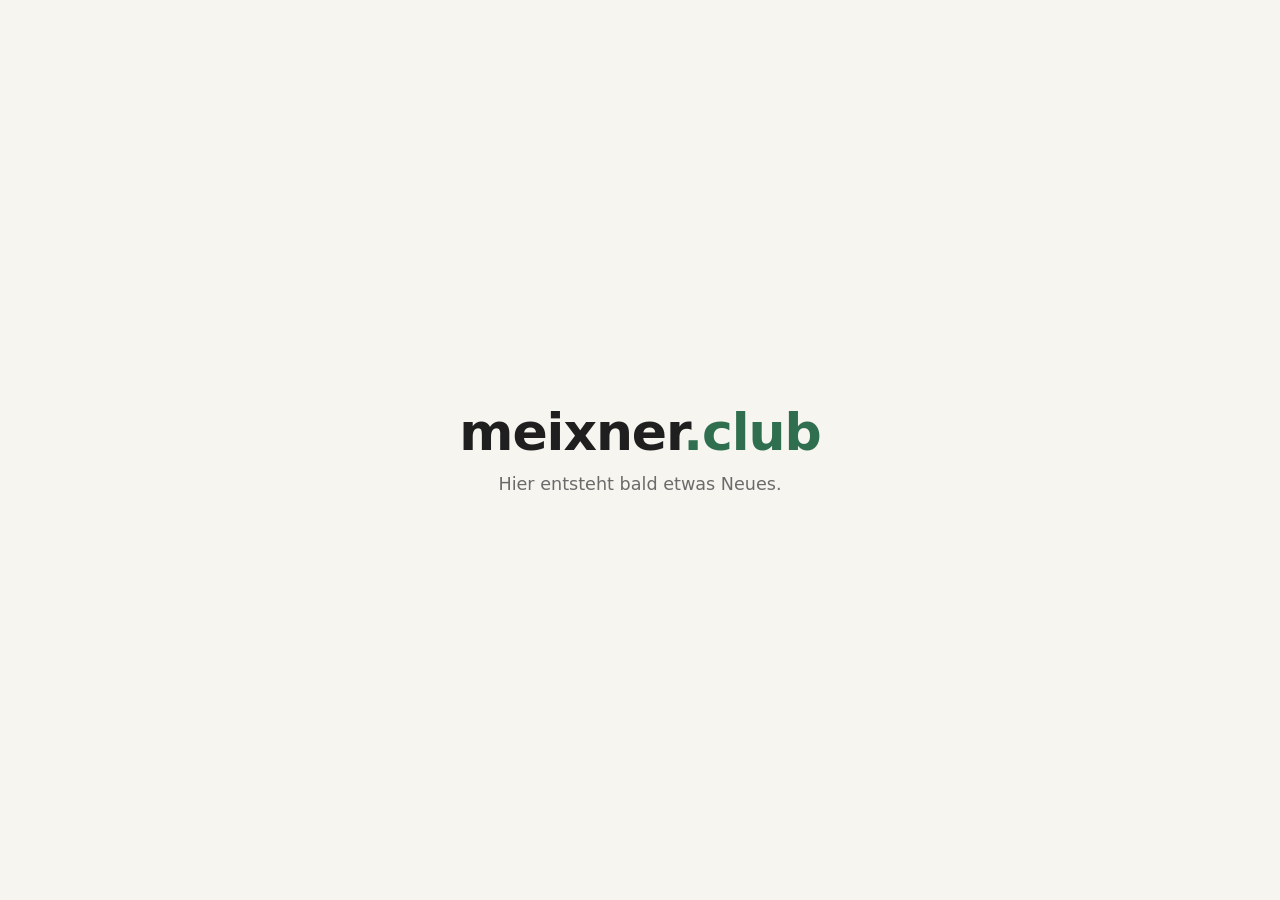
==== index.html @ 56d07c2a "Startseite für meixner.club anlegen Co-Authored-By: Claude Opus 5.5 (1M context) <noreply@anthropic." ====
<!doctype html>
<html lang="de">
<head>
  <meta charset="utf-8">
  <meta name="viewport" content="width=device-width, initial-scale=1">
  <title>meixner.club</title>
  <style>
    :root { --bg: #f7f5f0; --text: #1f1f1f; --muted: #6b6b6b; --accent: #2f6f4f; }
    @media (prefers-color-scheme: dark) {
      :root { --bg: #161616; --text: #eeeeee; --muted: #a0a0a0; --accent: #7cc39e; }
    }
    * { box-sizing: border-box; }
    body {
      margin: 0; min-height: 100vh; display: flex; align-items: center; justify-content: center;
      background: var(--bg); color: var(--text);
      font-family: system-ui, -apple-system, "Segoe UI", Roboto, sans-serif; padding: 16px;
    }
    main { max-width: 36rem; text-align: center; }
    h1 { font-size: clamp(2rem, 6vw, 3.25rem); margin: 0 0 .5rem; letter-spacing: -.02em; }
    h1 span { color: var(--accent); }
    p { color: var(--muted); font-size: 1.1rem; line-height: 1.6; margin: 0; }
  </style>
</head>
<body>
  <main>
    <h1>meixner<span>.club</span></h1>
    <p>Hier entsteht bald etwas Neues.</p>
  </main>
</body>
</html>
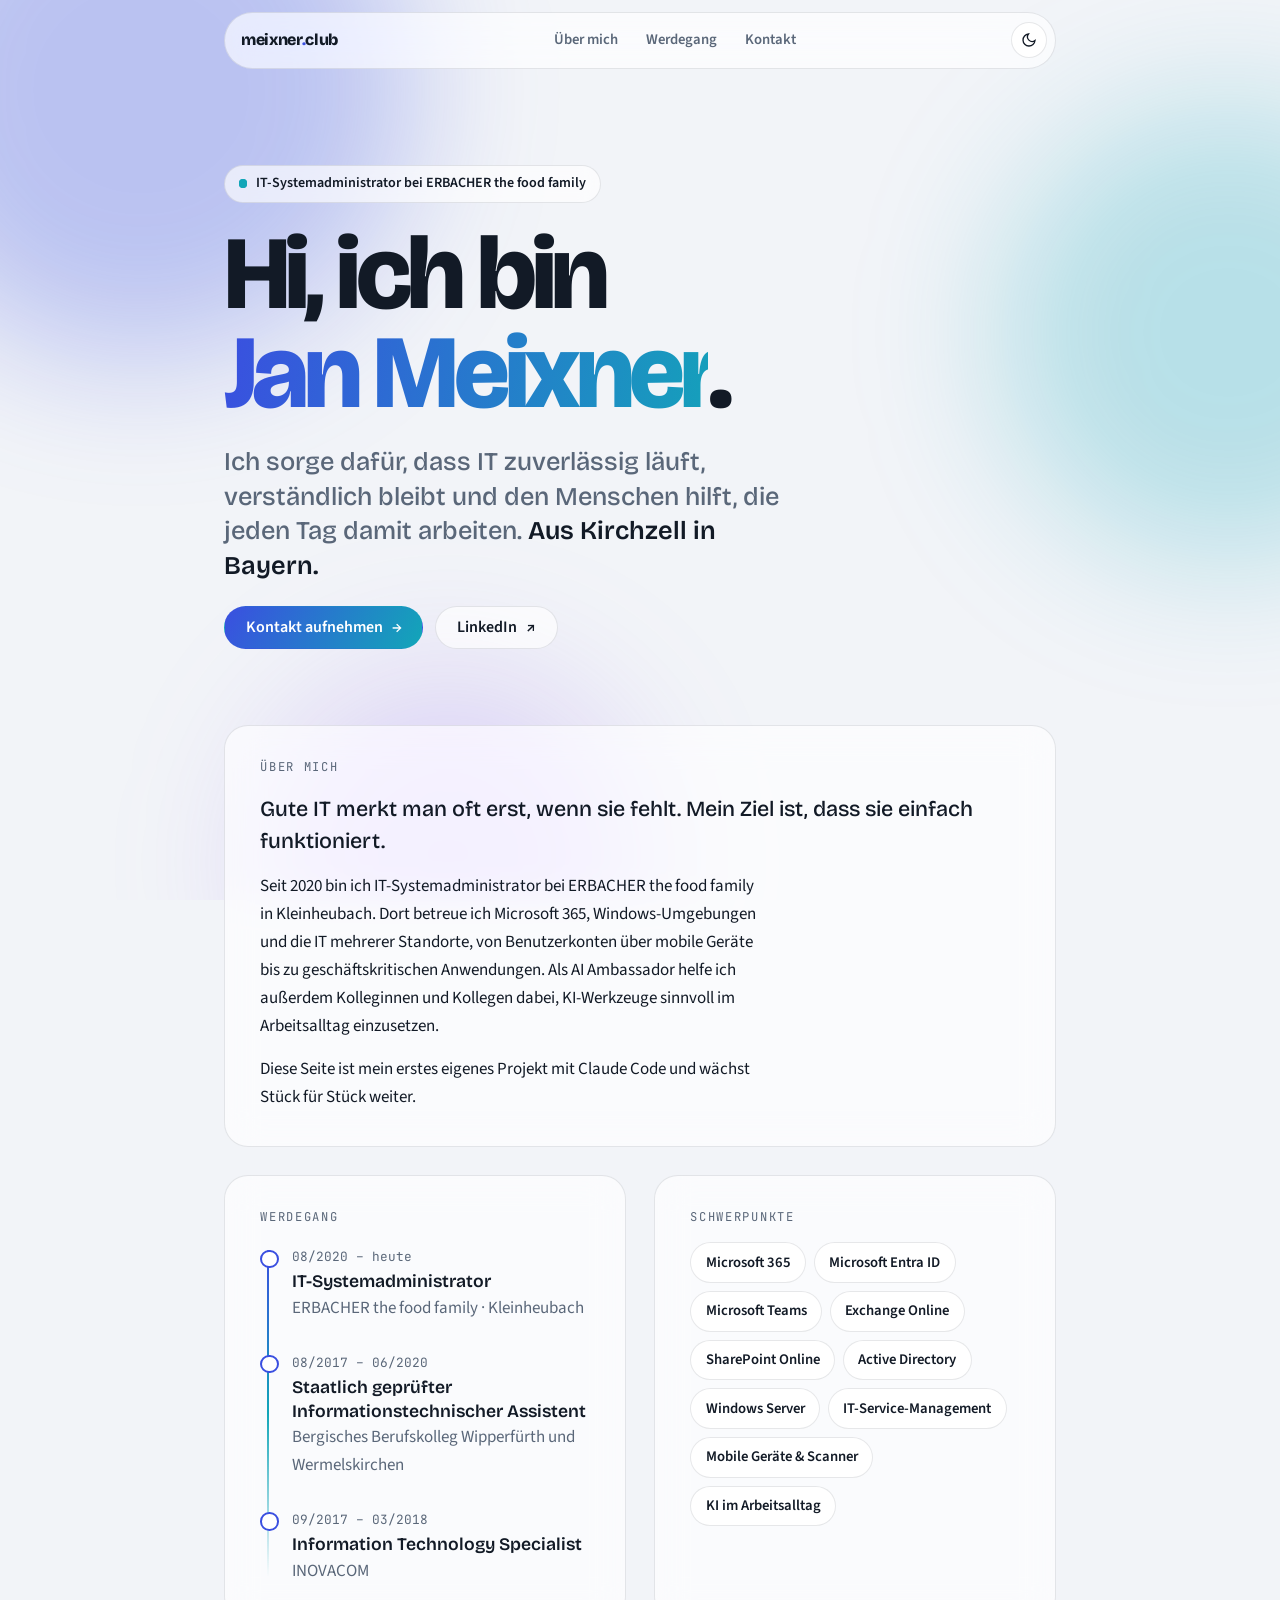
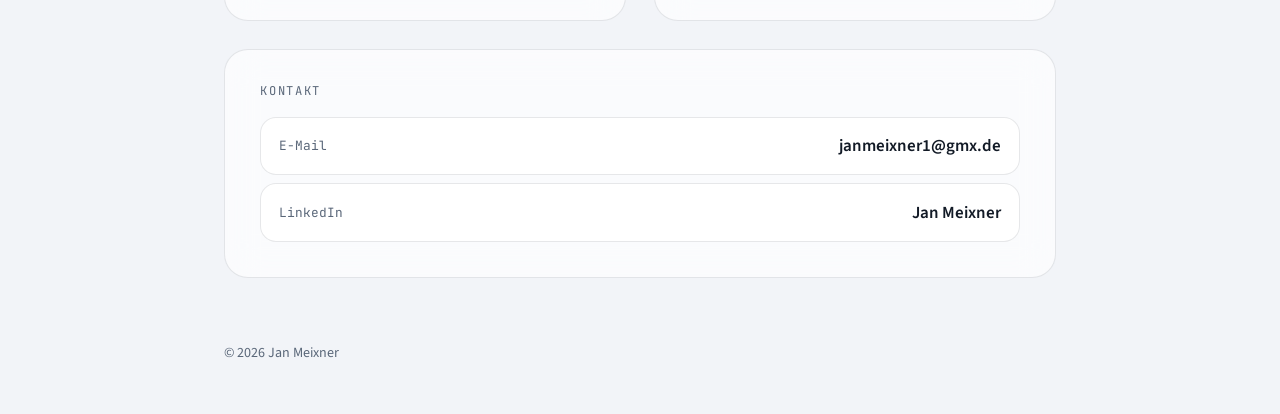
==== commit ef27c55f: "Persönliche Seite mit Inhalten aus dem LinkedIn-Profil Co-Authored-By: Claude Opus 5.5 (1M context) " ====
--- a/index.html
+++ b/index.html
@@ -1,30 +1,309 @@
 <!doctype html>
 <html lang="de">
 <head>
-  <meta charset="utf-8">
-  <meta name="viewport" content="width=device-width, initial-scale=1">
-  <title>meixner.club</title>
-  <style>
-    :root { --bg: #f7f5f0; --text: #1f1f1f; --muted: #6b6b6b; --accent: #2f6f4f; }
-    @media (prefers-color-scheme: dark) {
-      :root { --bg: #161616; --text: #eeeeee; --muted: #a0a0a0; --accent: #7cc39e; }
+<meta charset="utf-8">
+<meta name="viewport" content="width=device-width, initial-scale=1, viewport-fit=cover">
+<title>Jan Meixner · IT-Systemadministrator</title>
+<meta name="description" content="Jan Meixner, IT-Systemadministrator aus Kirchzell. Microsoft 365, Entra ID, IT-Service-Management und KI im Arbeitsalltag.">
+<meta property="og:title" content="Jan Meixner">
+<meta property="og:description" content="IT-Systemadministrator aus Kirchzell in Bayern.">
+<meta property="og:url" content="https://meixner.club/">
+<link rel="icon" href="data:image/svg+xml,%3Csvg xmlns='http://www.w3.org/2000/svg' viewBox='0 0 64 64'%3E%3Crect width='64' height='64' rx='16' fill='%233a4fe0'/%3E%3Ctext x='32' y='42' font-family='Arial' font-weight='700' font-size='26' fill='white' text-anchor='middle'%3EJM%3C/text%3E%3C/svg%3E">
+<link rel="preconnect" href="https://fonts.googleapis.com">
+<link rel="preconnect" href="https://fonts.gstatic.com" crossorigin>
+<link rel="stylesheet" href="https://fonts.googleapis.com/css2?family=Bricolage+Grotesque:opsz,wght@12..96,500;12..96,700;12..96,800&family=Source+Sans+3:wght@400;600&family=JetBrains+Mono:wght@400&display=swap">
+<style>
+  /* Layout: schwebende Glas-Navigation, großer Hero mit weich treibenden Farbflächen, Abschnitte als Glaskarten mit sanftem Einblenden */
+  :root {
+    --bg: #f2f4f8;
+    --surface: rgba(255,255,255,.66);
+    --surface-solid: #ffffff;
+    --fg: #121a26;
+    --muted: #5a6779;
+    --line: rgba(18,26,38,.10);
+    --accent: #3a4fe0;
+    --accent-2: #12a6b8;
+    --glow-1: rgba(58,79,224,.30);
+    --glow-2: rgba(18,166,184,.26);
+    --glow-3: rgba(140,92,240,.20);
+    --ph: #c26a12;
+    --font-display: "Bricolage Grotesque", "Segoe UI", system-ui, sans-serif;
+    --font-body: "Source Sans 3", "Segoe UI", system-ui, sans-serif;
+    --font-mono: "JetBrains Mono", ui-monospace, Menlo, Consolas, monospace;
+    --ease: cubic-bezier(.22,1,.36,1);
+  }
+  @media (prefers-color-scheme: dark) {
+    :root:not([data-theme="light"]) {
+      --bg: #0b1018; --surface: rgba(24,32,46,.62); --surface-solid: #161e2b;
+      --fg: #eaf0f7; --muted: #9babbd; --line: rgba(234,240,247,.10);
+      --accent: #8b9bff; --accent-2: #4fd3e0;
+      --glow-1: rgba(90,110,255,.30); --glow-2: rgba(40,190,210,.20); --glow-3: rgba(150,100,255,.22);
+      --ph: #f0a65e; color-scheme: dark;
     }
-    * { box-sizing: border-box; }
-    body {
-      margin: 0; min-height: 100vh; display: flex; align-items: center; justify-content: center;
-      background: var(--bg); color: var(--text);
-      font-family: system-ui, -apple-system, "Segoe UI", Roboto, sans-serif; padding: 16px;
-    }
-    main { max-width: 36rem; text-align: center; }
-    h1 { font-size: clamp(2rem, 6vw, 3.25rem); margin: 0 0 .5rem; letter-spacing: -.02em; }
-    h1 span { color: var(--accent); }
-    p { color: var(--muted); font-size: 1.1rem; line-height: 1.6; margin: 0; }
-  </style>
+  }
+  :root[data-theme="dark"] {
+    --bg: #0b1018; --surface: rgba(24,32,46,.62); --surface-solid: #161e2b;
+    --fg: #eaf0f7; --muted: #9babbd; --line: rgba(234,240,247,.10);
+    --accent: #8b9bff; --accent-2: #4fd3e0;
+    --glow-1: rgba(90,110,255,.30); --glow-2: rgba(40,190,210,.20); --glow-3: rgba(150,100,255,.22);
+    --ph: #f0a65e; color-scheme: dark;
+  }
+
+  * { box-sizing: border-box; }
+  html { scroll-behavior: smooth; }
+  body {
+    background: var(--bg); color: var(--fg);
+    font: 400 1.0625rem/1.65 var(--font-body);
+    padding-inline: 16px; padding-block: 0;
+    overflow-x: hidden;
+    transition: background-color .5s var(--ease), color .5s var(--ease);
+  }
+
+  /* treibende Farbflächen im Hintergrund */
+  .aura { position: fixed; inset: 0; z-index: 0; pointer-events: none; overflow: hidden; }
+  .aura span { position: absolute; border-radius: 50%; filter: blur(70px); will-change: transform; }
+  .aura .a { width: 42vmax; height: 42vmax; background: var(--glow-1); top: -14vmax; left: -10vmax; animation: drift1 22s ease-in-out infinite alternate; }
+  .aura .b { width: 36vmax; height: 36vmax; background: var(--glow-2); top: 8vmax; right: -14vmax; animation: drift2 26s ease-in-out infinite alternate; }
+  .aura .c { width: 30vmax; height: 30vmax; background: var(--glow-3); bottom: -12vmax; left: 20vmax; animation: drift3 30s ease-in-out infinite alternate; }
+  @keyframes drift1 { to { transform: translate(12vmax, 8vmax) scale(1.1); } }
+  @keyframes drift2 { to { transform: translate(-10vmax, 12vmax) scale(.9); } }
+  @keyframes drift3 { to { transform: translate(-8vmax, -10vmax) scale(1.15); } }
+
+  /* Navigation */
+  .nav {
+    position: sticky; top: calc(env(safe-area-inset-top, 0px) + 12px); z-index: 10;
+    max-width: 52rem; margin: 12px auto 0;
+    display: flex; align-items: center; justify-content: space-between; gap: .75rem;
+    padding: .5rem .5rem .5rem 1rem; border-radius: 999px;
+    background: var(--surface); border: 1px solid var(--line);
+    backdrop-filter: blur(16px) saturate(1.4); -webkit-backdrop-filter: blur(16px) saturate(1.4);
+    animation: rise .8s var(--ease) both;
+  }
+  .brand { font: 800 1rem/1 var(--font-display); letter-spacing: -.02em; color: var(--fg); text-decoration: none; white-space: nowrap; }
+  .brand b { color: var(--accent); font-weight: 800; }
+  .links { display: flex; gap: .15rem; list-style: none; margin: 0; padding: 0; min-width: 0; overflow-x: auto; scrollbar-width: none; }
+  .links a {
+    display: block; padding: .45rem .8rem; border-radius: 999px; white-space: nowrap;
+    color: var(--muted); text-decoration: none; font-size: .92rem; font-weight: 600;
+    transition: color .3s var(--ease), background-color .3s var(--ease);
+  }
+  .links a:hover { color: var(--fg); }
+  .links a.on { color: var(--fg); background: var(--surface-solid); box-shadow: 0 1px 6px rgba(0,0,0,.08); }
+  .theme {
+    flex: none; width: 2.25rem; height: 2.25rem; border-radius: 50%; border: 1px solid var(--line);
+    background: var(--surface-solid); color: var(--fg); cursor: pointer; display: grid; place-items: center;
+    transition: transform .5s var(--ease);
+  }
+  .theme:hover { transform: rotate(25deg); }
+  @media (max-width: 36rem) { .links { display: none; } }
+
+  .wrap { position: relative; z-index: 1; max-width: 52rem; margin-inline: auto; padding-block: clamp(3rem, 9vw, 6rem) 2.5rem; display: grid; gap: clamp(1.25rem, 3vw, 1.75rem); }
+
+  .note {
+    font: 400 .78rem/1.5 var(--font-mono); color: var(--muted); margin: 0 0 1rem;
+    animation: rise .8s var(--ease) .05s both;
+  }
+  .ph { color: var(--ph); }
+
+  /* Hero */
+  .hero { display: grid; gap: 1.4rem; padding-bottom: clamp(1.5rem, 5vw, 3rem); }
+  .hero > * { animation: rise 1s var(--ease) both; }
+  .hero > :nth-child(1) { animation-delay: .1s; }
+  .hero > :nth-child(2) { animation-delay: .2s; }
+  .hero > :nth-child(3) { animation-delay: .32s; }
+  .hero > :nth-child(4) { animation-delay: .44s; }
+  .hero > :nth-child(5) { animation-delay: .56s; }
+  @keyframes rise { from { opacity: 0; transform: translateY(18px); filter: blur(6px); } to { opacity: 1; transform: none; filter: none; } }
+
+  .status {
+    justify-self: start; display: inline-flex; align-items: center; gap: .55rem;
+    padding: .4rem .85rem; border-radius: 999px; font-size: .88rem; font-weight: 600;
+    background: var(--surface); border: 1px solid var(--line); backdrop-filter: blur(10px);
+  }
+  .dot { width: .55rem; height: .55rem; border-radius: 50%; background: var(--accent-2); position: relative; }
+  .dot::after { content: ""; position: absolute; inset: 0; border-radius: 50%; background: var(--accent-2); animation: ping 2.2s var(--ease) infinite; }
+  @keyframes ping { from { transform: scale(1); opacity: .7; } to { transform: scale(2.8); opacity: 0; } }
+
+  h1 {
+    font: 800 clamp(3rem, 12vw, 6.5rem)/.95 var(--font-display);
+    letter-spacing: -.045em; margin: 0; text-wrap: balance;
+  }
+  h1 .grad {
+    background: linear-gradient(100deg, var(--accent), var(--accent-2), var(--accent));
+    background-size: 220% 100%;
+    -webkit-background-clip: text; background-clip: text; color: transparent;
+    animation: sheen 8s ease-in-out infinite alternate;
+  }
+  @keyframes sheen { to { background-position: 100% 0; } }
+  .role { font: 500 clamp(1.2rem, 3.4vw, 1.6rem)/1.35 var(--font-display); margin: 0; max-width: 34ch; color: var(--muted); }
+  .role strong { color: var(--fg); font-weight: 600; }
+  .cta { display: flex; flex-wrap: wrap; gap: .75rem; }
+  .btn {
+    display: inline-flex; align-items: center; gap: .55rem;
+    padding: .8rem 1.3rem; border-radius: 999px; text-decoration: none;
+    font: 600 1rem/1 var(--font-body); color: var(--fg);
+    background: var(--surface); border: 1px solid var(--line); backdrop-filter: blur(10px);
+    transition: transform .4s var(--ease), box-shadow .4s var(--ease), background-color .3s var(--ease);
+  }
+  .btn:hover { transform: translateY(-2px); box-shadow: 0 10px 26px -10px var(--glow-1); }
+  .btn.primary { background: linear-gradient(120deg, var(--accent), var(--accent-2)); color: #fff; border-color: transparent; }
+  .btn .arrow { transition: transform .4s var(--ease); }
+  .btn:hover .arrow { transform: translateX(4px); }
+  .btn:focus-visible, .links a:focus-visible, .theme:focus-visible, .card a:focus-visible { outline: 2px solid var(--accent); outline-offset: 3px; }
+
+  /* Karten */
+  .grid { display: grid; grid-template-columns: repeat(6, 1fr); gap: clamp(1.25rem, 3vw, 1.75rem); }
+  .card {
+    grid-column: span 6; min-width: 0;
+    padding: clamp(1.4rem, 4vw, 2.2rem); border-radius: 1.5rem;
+    background: var(--surface); border: 1px solid var(--line);
+    backdrop-filter: blur(18px) saturate(1.3); -webkit-backdrop-filter: blur(18px) saturate(1.3);
+    transition: transform .6s var(--ease), box-shadow .6s var(--ease), border-color .4s var(--ease);
+  }
+  .card:hover { transform: translateY(-3px); box-shadow: 0 24px 50px -28px var(--glow-1); border-color: color-mix(in srgb, var(--accent) 30%, var(--line)); }
+  @media (min-width: 46rem) { .card.half { grid-column: span 3; } }
+
+  /* sanftes Einblenden beim Scrollen (Inhalte bleiben immer sichtbar) */
+  .reveal { transform: translateY(26px) scale(.985); transition: transform 1s var(--ease), box-shadow .6s var(--ease), border-color .4s var(--ease); }
+  .reveal.in { transform: none; }
+
+  h2 {
+    font: 400 .76rem/1 var(--font-mono); text-transform: uppercase; letter-spacing: .14em;
+    color: var(--muted); margin: 0 0 1.2rem;
+  }
+  .card p { margin: 0; max-width: 62ch; }
+  .card p + p { margin-top: .9rem; }
+  .lead { font: 500 clamp(1.15rem, 2.6vw, 1.35rem)/1.5 var(--font-display); }
+
+  .timeline { list-style: none; margin: 0; padding: 0; position: relative; display: grid; gap: 1.6rem; }
+  .timeline::before { content: ""; position: absolute; left: .4rem; top: .5rem; bottom: .5rem; width: 2px; background: linear-gradient(var(--accent), var(--accent-2), transparent); border-radius: 2px; }
+  .timeline li { position: relative; padding-left: 2rem; transition: transform .5s var(--ease); }
+  .timeline li:hover { transform: translateX(4px); }
+  .timeline li::before { content: ""; position: absolute; left: 0; top: .45rem; width: .9rem; height: .9rem; border-radius: 50%; background: var(--surface-solid); border: 2px solid var(--accent); }
+  .when { font: 400 .8rem/1.6 var(--font-mono); color: var(--muted); font-variant-numeric: tabular-nums; }
+  .timeline strong { display: block; font: 600 1.1rem/1.35 var(--font-display); }
+  .timeline span.sub { color: var(--muted); }
+
+  .chips { display: flex; flex-wrap: wrap; gap: .5rem; list-style: none; margin: 0; padding: 0; }
+  .chips li {
+    padding: .45rem .9rem; border-radius: 999px; font-size: .92rem; font-weight: 600;
+    background: var(--surface-solid); border: 1px solid var(--line);
+    transition: transform .4s var(--ease), border-color .3s var(--ease);
+  }
+  .chips li:hover { transform: translateY(-2px); border-color: var(--accent); }
+
+  .contact { list-style: none; margin: 0; padding: 0; display: grid; gap: .5rem; }
+  .contact a, .contact .row {
+    display: flex; align-items: center; justify-content: space-between; gap: 1rem;
+    padding: .9rem 1.1rem; border-radius: 1rem; text-decoration: none; color: var(--fg);
+    background: var(--surface-solid); border: 1px solid var(--line);
+    transition: transform .45s var(--ease), border-color .3s var(--ease), background-color .3s var(--ease);
+  }
+  .contact a:hover { transform: translateX(4px); border-color: var(--accent); }
+  .contact .k { font: 400 .8rem/1.4 var(--font-mono); color: var(--muted); flex: none; }
+  .contact .v { font-weight: 600; overflow-wrap: anywhere; text-align: right; min-width: 0; }
+
+  footer { position: relative; z-index: 1; max-width: 52rem; margin: 0 auto; padding-block: 1.5rem 2.5rem; display: flex; flex-wrap: wrap; justify-content: space-between; gap: .75rem; color: var(--muted); font-size: .88rem; }
+  footer a { color: inherit; transition: color .3s var(--ease); }
+  footer a:hover { color: var(--accent); }
+
+  @media (prefers-reduced-motion: reduce) {
+    *, *::before, *::after { animation: none !important; transition: none !important; }
+    html { scroll-behavior: auto; }
+    .reveal { transform: none; }
+  }
+</style>
 </head>
 <body>
-  <main>
-    <h1>meixner<span>.club</span></h1>
-    <p>Hier entsteht bald etwas Neues.</p>
-  </main>
+<div class="aura" aria-hidden="true"><span class="a"></span><span class="b"></span><span class="c"></span></div>
+
+<nav class="nav" aria-label="Hauptnavigation">
+  <a class="brand" href="#top">meixner<b>.</b>club</a>
+  <ul class="links">
+    <li><a href="#ueber">Über mich</a></li>
+    <li><a href="#werdegang">Werdegang</a></li>
+    <li><a href="#kontakt">Kontakt</a></li>
+  </ul>
+  <button class="theme" id="theme" type="button" aria-label="Hell oder dunkel umschalten">
+    <svg width="16" height="16" viewBox="0 0 24 24" fill="none" stroke="currentColor" stroke-width="2" stroke-linecap="round" aria-hidden="true"><path d="M21 12.8A9 9 0 1 1 11.2 3a7 7 0 0 0 9.8 9.8z"/></svg>
+  </button>
+</nav>
+
+<main class="wrap" id="top">
+  <section class="hero">
+    <span class="status"><span class="dot"></span> IT-Systemadministrator bei ERBACHER the food family</span>
+    <h1>Hi, ich bin <span class="grad">Jan Meixner</span>.</h1>
+    <p class="role">Ich sorge dafür, dass IT zuverlässig läuft, verständlich bleibt und den Menschen hilft, die jeden Tag damit arbeiten. <strong>Aus Kirchzell in Bayern.</strong></p>
+    <div class="cta">
+      <a class="btn primary" href="#kontakt">Kontakt aufnehmen <span class="arrow">→</span></a>
+      <a class="btn" href="https://www.linkedin.com/in/jan-meixner-975916289" target="_blank" rel="noopener">LinkedIn <span class="arrow">↗</span></a>
+    </div>
+  </section>
+
+  <div class="grid">
+    <section class="card reveal" id="ueber" aria-labelledby="h-about">
+      <h2 id="h-about">Über mich</h2>
+      <p class="lead">Gute IT merkt man oft erst, wenn sie fehlt. Mein Ziel ist, dass sie einfach funktioniert.</p>
+      <p>Seit 2020 bin ich IT-Systemadministrator bei ERBACHER the food family in Kleinheubach. Dort betreue ich Microsoft 365, Windows-Umgebungen und die IT mehrerer Standorte, von Benutzerkonten über mobile Geräte bis zu geschäftskritischen Anwendungen. Als AI Ambassador helfe ich außerdem Kolleginnen und Kollegen dabei, KI-Werkzeuge sinnvoll im Arbeitsalltag einzusetzen.</p>
+      <p>Diese Seite ist mein erstes eigenes Projekt mit Claude Code und wächst Stück für Stück weiter.</p>
+    </section>
+
+    <section class="card half reveal" id="werdegang" aria-labelledby="h-cv">
+      <h2 id="h-cv">Werdegang</h2>
+      <ol class="timeline">
+        <li><span class="when">08/2020 – heute</span><strong>IT-Systemadministrator</strong><span class="sub">ERBACHER the food family · Kleinheubach</span></li>
+        <li><span class="when">08/2017 – 06/2020</span><strong>Staatlich geprüfter Informationstechnischer Assistent</strong><span class="sub">Bergisches Berufskolleg Wipperfürth und Wermelskirchen</span></li>
+        <li><span class="when">09/2017 – 03/2018</span><strong>Information Technology Specialist</strong><span class="sub">INOVACOM</span></li>
+      </ol>
+    </section>
+
+    <section class="card half reveal" aria-labelledby="h-skills">
+      <h2 id="h-skills">Schwerpunkte</h2>
+      <ul class="chips">
+        <li>Microsoft 365</li><li>Microsoft Entra ID</li><li>Microsoft Teams</li><li>Exchange Online</li><li>SharePoint Online</li><li>Active Directory</li><li>Windows Server</li><li>IT-Service-Management</li><li>Mobile Geräte &amp; Scanner</li><li>KI im Arbeitsalltag</li>
+      </ul>
+    </section>
+
+    <section class="card reveal" id="kontakt" aria-labelledby="h-contact">
+      <h2 id="h-contact">Kontakt</h2>
+      <ul class="contact">
+        <li><a href="mailto:janmeixner1@gmx.de"><span class="k">E-Mail</span><span class="v">janmeixner1@gmx.de</span></a></li>
+        <li><a href="https://www.linkedin.com/in/jan-meixner-975916289" target="_blank" rel="noopener"><span class="k">LinkedIn</span><span class="v">Jan Meixner</span></a></li>
+      </ul>
+    </section>
+  </div>
+</main>
+
+<footer>
+  <span>© 2026 Jan Meixner</span>
+</footer>
+
+<script>
+  // Karten gleiten beim Scrollen sanft an ihren Platz
+  const cards = document.querySelectorAll('.reveal');
+  if ('IntersectionObserver' in window) {
+    const io = new IntersectionObserver((entries) => {
+      entries.forEach(e => { if (e.isIntersecting) { e.target.classList.add('in'); io.unobserve(e.target); } });
+    }, { threshold: 0.12 });
+    cards.forEach(c => io.observe(c));
+  } else { cards.forEach(c => c.classList.add('in')); }
+
+  // aktiven Abschnitt in der Navigation markieren
+  const navLinks = [...document.querySelectorAll('.links a')];
+  const targets = navLinks.map(a => document.querySelector(a.getAttribute('href')));
+  const markActive = () => {
+    let current = null;
+    targets.forEach((t, i) => { if (t && t.getBoundingClientRect().top < window.innerHeight * 0.4) current = i; });
+    navLinks.forEach((a, i) => a.classList.toggle('on', i === current));
+  };
+  addEventListener('scroll', markActive, { passive: true }); markActive();
+
+  // Hell/Dunkel umschalten
+  document.getElementById('theme').addEventListener('click', () => {
+    const root = document.documentElement;
+    const dark = root.dataset.theme ? root.dataset.theme === 'dark' : matchMedia('(prefers-color-scheme: dark)').matches;
+    root.dataset.theme = dark ? 'light' : 'dark';
+  });
+</script>
 </body>
 </html>
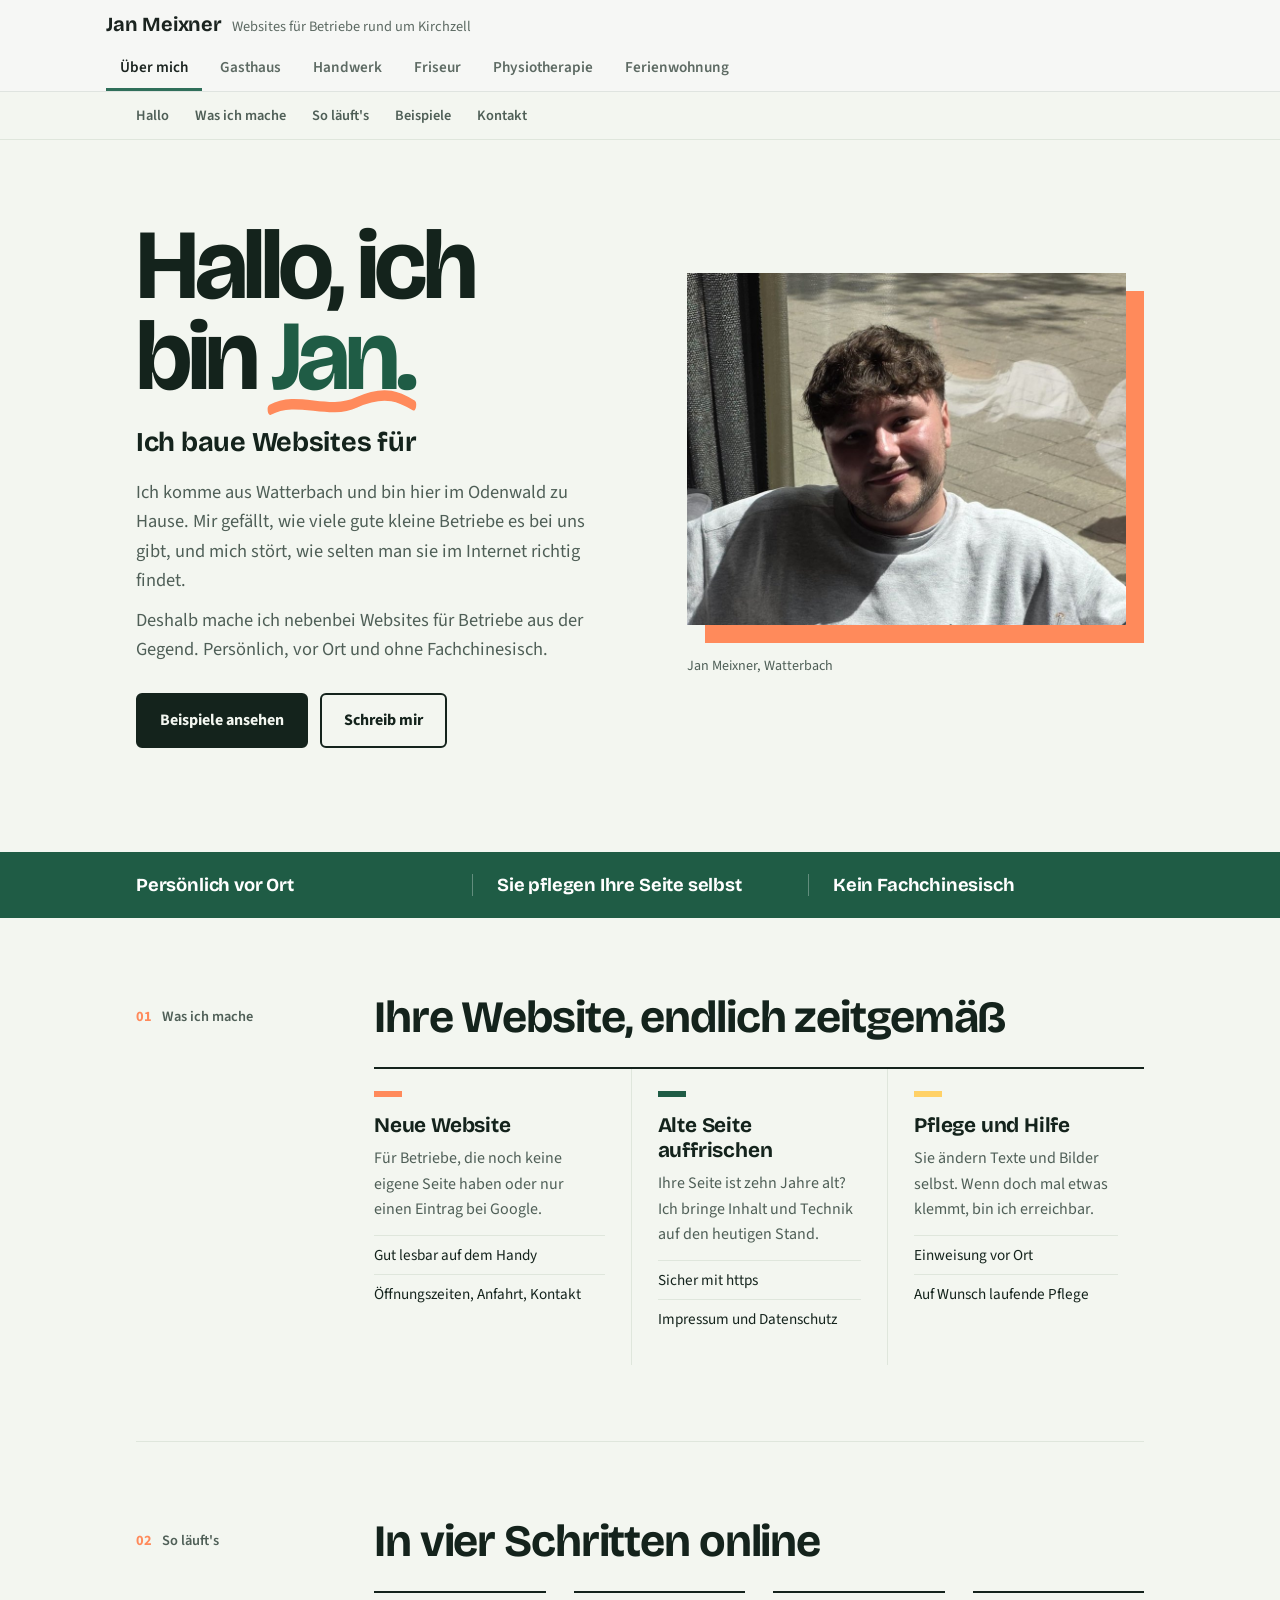
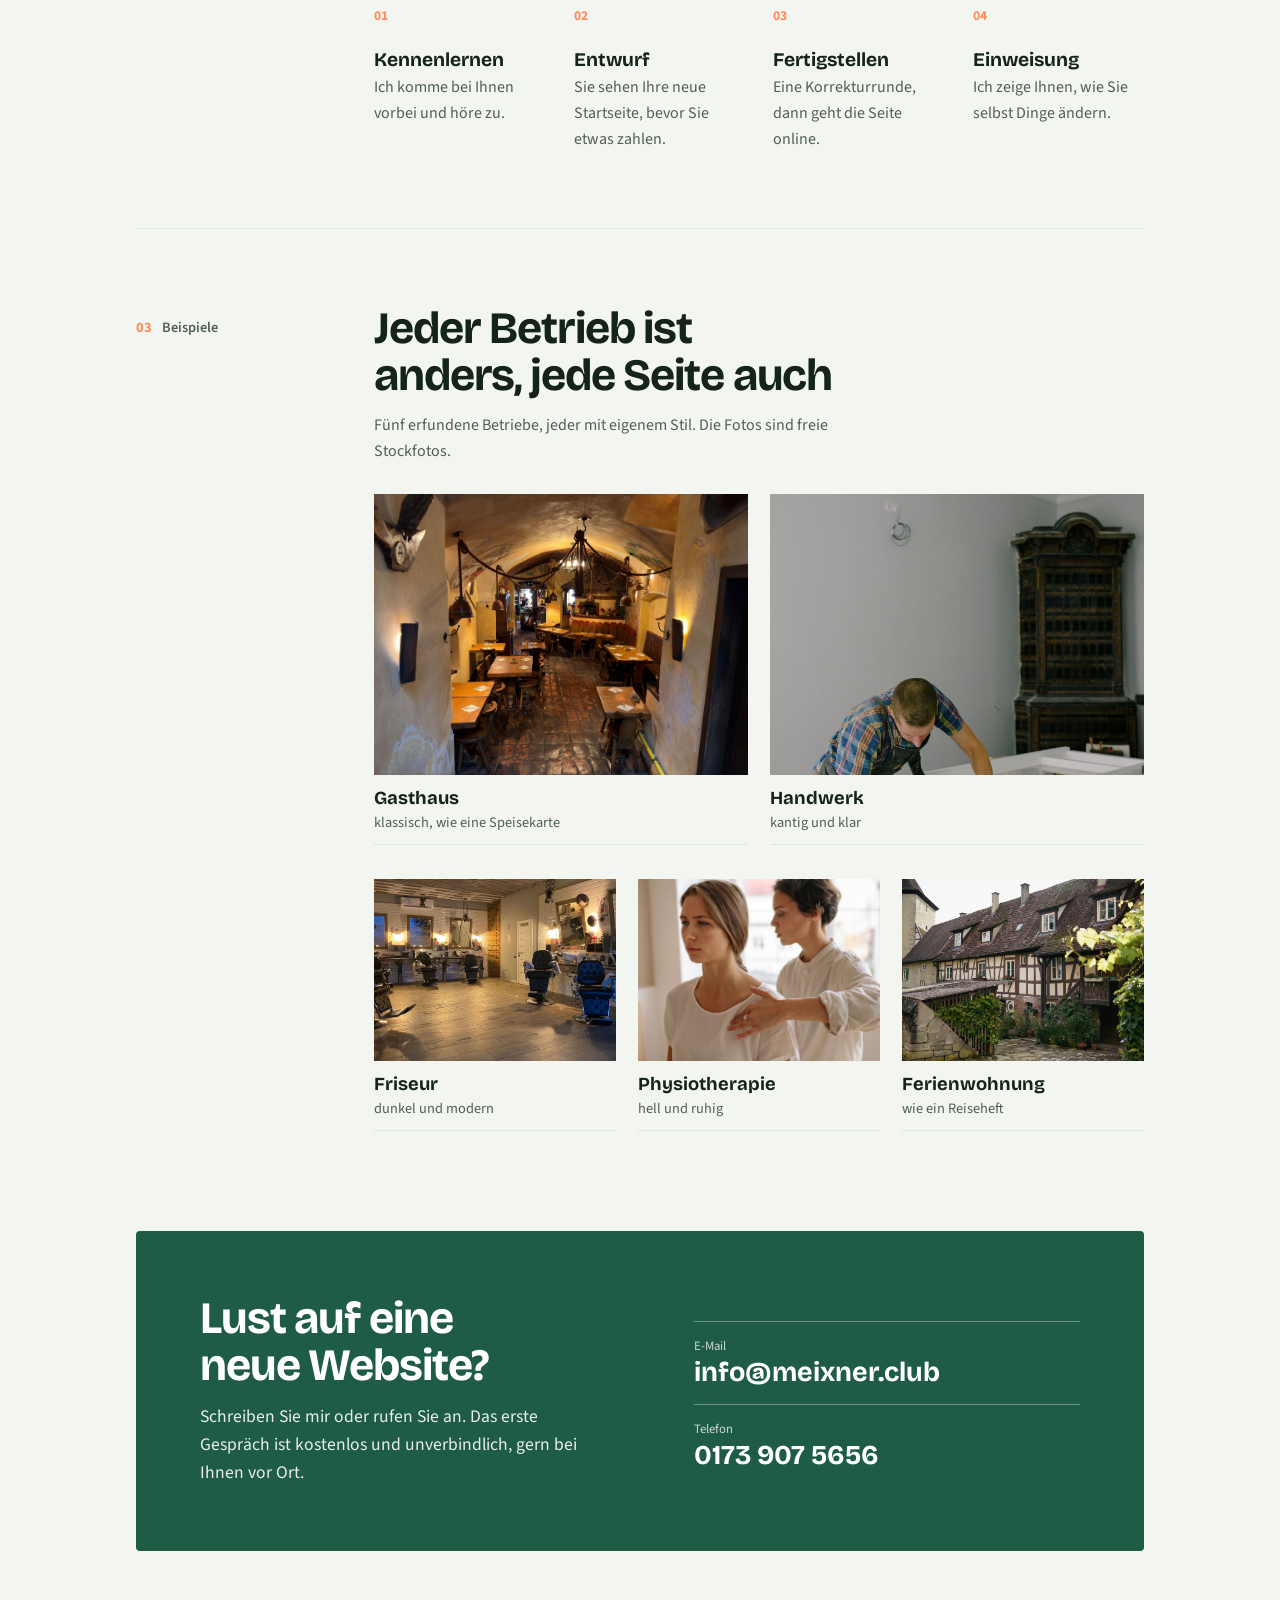
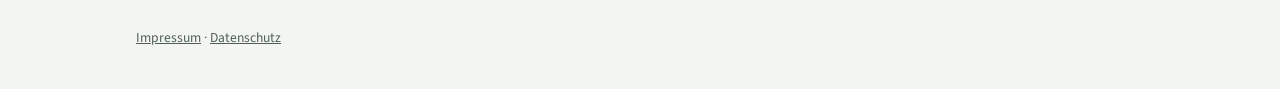
==== commit 05a72bcc: "Neue Website: Über mich, Beispielseiten, Impressum, Datenschutz Schriften lokal, Favicon, Fotos von " ====
--- a/index.html
+++ b/index.html
@@ -2,308 +2,970 @@
 <html lang="de">
 <head>
 <meta charset="utf-8">
-<meta name="viewport" content="width=device-width, initial-scale=1, viewport-fit=cover">
-<title>Jan Meixner · IT-Systemadministrator</title>
-<meta name="description" content="Jan Meixner, IT-Systemadministrator aus Kirchzell. Microsoft 365, Entra ID, IT-Service-Management und KI im Arbeitsalltag.">
-<meta property="og:title" content="Jan Meixner">
-<meta property="og:description" content="IT-Systemadministrator aus Kirchzell in Bayern.">
+<meta name="viewport" content="width=device-width, initial-scale=1">
+<title>Websites für Betriebe aus dem Odenwald</title>
+<meta name="description" content="Ich baue Websites für Gasthäuser, Handwerker, Praxen und Ferienwohnungen rund um Kirchzell. Persönlich, vor Ort und ohne Fachchinesisch.">
+<meta name="theme-color" content="#1f5c45">
+<link rel="canonical" href="https://meixner.club/">
+<meta property="og:type" content="website">
+<meta property="og:locale" content="de_DE">
 <meta property="og:url" content="https://meixner.club/">
-<link rel="icon" href="data:image/svg+xml,%3Csvg xmlns='http://www.w3.org/2000/svg' viewBox='0 0 64 64'%3E%3Crect width='64' height='64' rx='16' fill='%233a4fe0'/%3E%3Ctext x='32' y='42' font-family='Arial' font-weight='700' font-size='26' fill='white' text-anchor='middle'%3EJM%3C/text%3E%3C/svg%3E">
-<link rel="preconnect" href="https://fonts.googleapis.com">
-<link rel="preconnect" href="https://fonts.gstatic.com" crossorigin>
-<link rel="stylesheet" href="https://fonts.googleapis.com/css2?family=Bricolage+Grotesque:opsz,wght@12..96,500;12..96,700;12..96,800&family=Source+Sans+3:wght@400;600&family=JetBrains+Mono:wght@400&display=swap">
+<meta property="og:title" content="Websites für Betriebe aus dem Odenwald">
+<meta property="og:description" content="Persönlich, vor Ort und ohne Fachchinesisch. Websites für kleine Betriebe rund um Kirchzell.">
+<meta property="og:image" content="https://meixner.club/bilder/jan.jpg">
+<link rel="icon" href="favicon.svg" type="image/svg+xml">
+<link rel="icon" href="favicon-32.png" sizes="32x32" type="image/png">
+<link rel="apple-touch-icon" href="apple-touch-icon.png">
+<link rel="stylesheet" href="fonts.css">
 <style>
-  /* Layout: schwebende Glas-Navigation, großer Hero mit weich treibenden Farbflächen, Abschnitte als Glaskarten mit sanftem Einblenden */
-  :root {
-    --bg: #f2f4f8;
-    --surface: rgba(255,255,255,.66);
-    --surface-solid: #ffffff;
-    --fg: #121a26;
-    --muted: #5a6779;
-    --line: rgba(18,26,38,.10);
-    --accent: #3a4fe0;
-    --accent-2: #12a6b8;
-    --glow-1: rgba(58,79,224,.30);
-    --glow-2: rgba(18,166,184,.26);
-    --glow-3: rgba(140,92,240,.20);
-    --ph: #c26a12;
-    --font-display: "Bricolage Grotesque", "Segoe UI", system-ui, sans-serif;
-    --font-body: "Source Sans 3", "Segoe UI", system-ui, sans-serif;
-    --font-mono: "JetBrains Mono", ui-monospace, Menlo, Consolas, monospace;
-    --ease: cubic-bezier(.22,1,.36,1);
-  }
-  @media (prefers-color-scheme: dark) {
-    :root:not([data-theme="light"]) {
-      --bg: #0b1018; --surface: rgba(24,32,46,.62); --surface-solid: #161e2b;
-      --fg: #eaf0f7; --muted: #9babbd; --line: rgba(234,240,247,.10);
-      --accent: #8b9bff; --accent-2: #4fd3e0;
-      --glow-1: rgba(90,110,255,.30); --glow-2: rgba(40,190,210,.20); --glow-3: rgba(150,100,255,.22);
-      --ph: #f0a65e; color-scheme: dark;
-    }
-  }
-  :root[data-theme="dark"] {
-    --bg: #0b1018; --surface: rgba(24,32,46,.62); --surface-solid: #161e2b;
-    --fg: #eaf0f7; --muted: #9babbd; --line: rgba(234,240,247,.10);
-    --accent: #8b9bff; --accent-2: #4fd3e0;
-    --glow-1: rgba(90,110,255,.30); --glow-2: rgba(40,190,210,.20); --glow-3: rgba(150,100,255,.22);
-    --ph: #f0a65e; color-scheme: dark;
-  }
-
-  * { box-sizing: border-box; }
-  html { scroll-behavior: smooth; }
-  body {
-    background: var(--bg); color: var(--fg);
-    font: 400 1.0625rem/1.65 var(--font-body);
-    padding-inline: 16px; padding-block: 0;
-    overflow-x: hidden;
-    transition: background-color .5s var(--ease), color .5s var(--ease);
-  }
-
-  /* treibende Farbflächen im Hintergrund */
-  .aura { position: fixed; inset: 0; z-index: 0; pointer-events: none; overflow: hidden; }
-  .aura span { position: absolute; border-radius: 50%; filter: blur(70px); will-change: transform; }
-  .aura .a { width: 42vmax; height: 42vmax; background: var(--glow-1); top: -14vmax; left: -10vmax; animation: drift1 22s ease-in-out infinite alternate; }
-  .aura .b { width: 36vmax; height: 36vmax; background: var(--glow-2); top: 8vmax; right: -14vmax; animation: drift2 26s ease-in-out infinite alternate; }
-  .aura .c { width: 30vmax; height: 30vmax; background: var(--glow-3); bottom: -12vmax; left: 20vmax; animation: drift3 30s ease-in-out infinite alternate; }
-  @keyframes drift1 { to { transform: translate(12vmax, 8vmax) scale(1.1); } }
-  @keyframes drift2 { to { transform: translate(-10vmax, 12vmax) scale(.9); } }
-  @keyframes drift3 { to { transform: translate(-8vmax, -10vmax) scale(1.15); } }
-
-  /* Navigation */
-  .nav {
-    position: sticky; top: calc(env(safe-area-inset-top, 0px) + 12px); z-index: 10;
-    max-width: 52rem; margin: 12px auto 0;
-    display: flex; align-items: center; justify-content: space-between; gap: .75rem;
-    padding: .5rem .5rem .5rem 1rem; border-radius: 999px;
-    background: var(--surface); border: 1px solid var(--line);
-    backdrop-filter: blur(16px) saturate(1.4); -webkit-backdrop-filter: blur(16px) saturate(1.4);
-    animation: rise .8s var(--ease) both;
-  }
-  .brand { font: 800 1rem/1 var(--font-display); letter-spacing: -.02em; color: var(--fg); text-decoration: none; white-space: nowrap; }
-  .brand b { color: var(--accent); font-weight: 800; }
-  .links { display: flex; gap: .15rem; list-style: none; margin: 0; padding: 0; min-width: 0; overflow-x: auto; scrollbar-width: none; }
-  .links a {
-    display: block; padding: .45rem .8rem; border-radius: 999px; white-space: nowrap;
-    color: var(--muted); text-decoration: none; font-size: .92rem; font-weight: 600;
-    transition: color .3s var(--ease), background-color .3s var(--ease);
-  }
-  .links a:hover { color: var(--fg); }
-  .links a.on { color: var(--fg); background: var(--surface-solid); box-shadow: 0 1px 6px rgba(0,0,0,.08); }
-  .theme {
-    flex: none; width: 2.25rem; height: 2.25rem; border-radius: 50%; border: 1px solid var(--line);
-    background: var(--surface-solid); color: var(--fg); cursor: pointer; display: grid; place-items: center;
-    transition: transform .5s var(--ease);
-  }
-  .theme:hover { transform: rotate(25deg); }
-  @media (max-width: 36rem) { .links { display: none; } }
-
-  .wrap { position: relative; z-index: 1; max-width: 52rem; margin-inline: auto; padding-block: clamp(3rem, 9vw, 6rem) 2.5rem; display: grid; gap: clamp(1.25rem, 3vw, 1.75rem); }
-
-  .note {
-    font: 400 .78rem/1.5 var(--font-mono); color: var(--muted); margin: 0 0 1rem;
-    animation: rise .8s var(--ease) .05s both;
-  }
-  .ph { color: var(--ph); }
-
-  /* Hero */
-  .hero { display: grid; gap: 1.4rem; padding-bottom: clamp(1.5rem, 5vw, 3rem); }
-  .hero > * { animation: rise 1s var(--ease) both; }
-  .hero > :nth-child(1) { animation-delay: .1s; }
-  .hero > :nth-child(2) { animation-delay: .2s; }
-  .hero > :nth-child(3) { animation-delay: .32s; }
-  .hero > :nth-child(4) { animation-delay: .44s; }
-  .hero > :nth-child(5) { animation-delay: .56s; }
-  @keyframes rise { from { opacity: 0; transform: translateY(18px); filter: blur(6px); } to { opacity: 1; transform: none; filter: none; } }
-
-  .status {
-    justify-self: start; display: inline-flex; align-items: center; gap: .55rem;
-    padding: .4rem .85rem; border-radius: 999px; font-size: .88rem; font-weight: 600;
-    background: var(--surface); border: 1px solid var(--line); backdrop-filter: blur(10px);
-  }
-  .dot { width: .55rem; height: .55rem; border-radius: 50%; background: var(--accent-2); position: relative; }
-  .dot::after { content: ""; position: absolute; inset: 0; border-radius: 50%; background: var(--accent-2); animation: ping 2.2s var(--ease) infinite; }
-  @keyframes ping { from { transform: scale(1); opacity: .7; } to { transform: scale(2.8); opacity: 0; } }
-
-  h1 {
-    font: 800 clamp(3rem, 12vw, 6.5rem)/.95 var(--font-display);
-    letter-spacing: -.045em; margin: 0; text-wrap: balance;
-  }
-  h1 .grad {
-    background: linear-gradient(100deg, var(--accent), var(--accent-2), var(--accent));
-    background-size: 220% 100%;
-    -webkit-background-clip: text; background-clip: text; color: transparent;
-    animation: sheen 8s ease-in-out infinite alternate;
-  }
-  @keyframes sheen { to { background-position: 100% 0; } }
-  .role { font: 500 clamp(1.2rem, 3.4vw, 1.6rem)/1.35 var(--font-display); margin: 0; max-width: 34ch; color: var(--muted); }
-  .role strong { color: var(--fg); font-weight: 600; }
-  .cta { display: flex; flex-wrap: wrap; gap: .75rem; }
-  .btn {
-    display: inline-flex; align-items: center; gap: .55rem;
-    padding: .8rem 1.3rem; border-radius: 999px; text-decoration: none;
-    font: 600 1rem/1 var(--font-body); color: var(--fg);
-    background: var(--surface); border: 1px solid var(--line); backdrop-filter: blur(10px);
-    transition: transform .4s var(--ease), box-shadow .4s var(--ease), background-color .3s var(--ease);
-  }
-  .btn:hover { transform: translateY(-2px); box-shadow: 0 10px 26px -10px var(--glow-1); }
-  .btn.primary { background: linear-gradient(120deg, var(--accent), var(--accent-2)); color: #fff; border-color: transparent; }
-  .btn .arrow { transition: transform .4s var(--ease); }
-  .btn:hover .arrow { transform: translateX(4px); }
-  .btn:focus-visible, .links a:focus-visible, .theme:focus-visible, .card a:focus-visible { outline: 2px solid var(--accent); outline-offset: 3px; }
-
-  /* Karten */
-  .grid { display: grid; grid-template-columns: repeat(6, 1fr); gap: clamp(1.25rem, 3vw, 1.75rem); }
-  .card {
-    grid-column: span 6; min-width: 0;
-    padding: clamp(1.4rem, 4vw, 2.2rem); border-radius: 1.5rem;
-    background: var(--surface); border: 1px solid var(--line);
-    backdrop-filter: blur(18px) saturate(1.3); -webkit-backdrop-filter: blur(18px) saturate(1.3);
-    transition: transform .6s var(--ease), box-shadow .6s var(--ease), border-color .4s var(--ease);
-  }
-  .card:hover { transform: translateY(-3px); box-shadow: 0 24px 50px -28px var(--glow-1); border-color: color-mix(in srgb, var(--accent) 30%, var(--line)); }
-  @media (min-width: 46rem) { .card.half { grid-column: span 3; } }
-
-  /* sanftes Einblenden beim Scrollen (Inhalte bleiben immer sichtbar) */
-  .reveal { transform: translateY(26px) scale(.985); transition: transform 1s var(--ease), box-shadow .6s var(--ease), border-color .4s var(--ease); }
-  .reveal.in { transform: none; }
-
-  h2 {
-    font: 400 .76rem/1 var(--font-mono); text-transform: uppercase; letter-spacing: .14em;
-    color: var(--muted); margin: 0 0 1.2rem;
-  }
-  .card p { margin: 0; max-width: 62ch; }
-  .card p + p { margin-top: .9rem; }
-  .lead { font: 500 clamp(1.15rem, 2.6vw, 1.35rem)/1.5 var(--font-display); }
-
-  .timeline { list-style: none; margin: 0; padding: 0; position: relative; display: grid; gap: 1.6rem; }
-  .timeline::before { content: ""; position: absolute; left: .4rem; top: .5rem; bottom: .5rem; width: 2px; background: linear-gradient(var(--accent), var(--accent-2), transparent); border-radius: 2px; }
-  .timeline li { position: relative; padding-left: 2rem; transition: transform .5s var(--ease); }
-  .timeline li:hover { transform: translateX(4px); }
-  .timeline li::before { content: ""; position: absolute; left: 0; top: .45rem; width: .9rem; height: .9rem; border-radius: 50%; background: var(--surface-solid); border: 2px solid var(--accent); }
-  .when { font: 400 .8rem/1.6 var(--font-mono); color: var(--muted); font-variant-numeric: tabular-nums; }
-  .timeline strong { display: block; font: 600 1.1rem/1.35 var(--font-display); }
-  .timeline span.sub { color: var(--muted); }
-
-  .chips { display: flex; flex-wrap: wrap; gap: .5rem; list-style: none; margin: 0; padding: 0; }
-  .chips li {
-    padding: .45rem .9rem; border-radius: 999px; font-size: .92rem; font-weight: 600;
-    background: var(--surface-solid); border: 1px solid var(--line);
-    transition: transform .4s var(--ease), border-color .3s var(--ease);
-  }
-  .chips li:hover { transform: translateY(-2px); border-color: var(--accent); }
-
-  .contact { list-style: none; margin: 0; padding: 0; display: grid; gap: .5rem; }
-  .contact a, .contact .row {
-    display: flex; align-items: center; justify-content: space-between; gap: 1rem;
-    padding: .9rem 1.1rem; border-radius: 1rem; text-decoration: none; color: var(--fg);
-    background: var(--surface-solid); border: 1px solid var(--line);
-    transition: transform .45s var(--ease), border-color .3s var(--ease), background-color .3s var(--ease);
-  }
-  .contact a:hover { transform: translateX(4px); border-color: var(--accent); }
-  .contact .k { font: 400 .8rem/1.4 var(--font-mono); color: var(--muted); flex: none; }
-  .contact .v { font-weight: 600; overflow-wrap: anywhere; text-align: right; min-width: 0; }
-
-  footer { position: relative; z-index: 1; max-width: 52rem; margin: 0 auto; padding-block: 1.5rem 2.5rem; display: flex; flex-wrap: wrap; justify-content: space-between; gap: .75rem; color: var(--muted); font-size: .88rem; }
-  footer a { color: inherit; transition: color .3s var(--ease); }
-  footer a:hover { color: var(--accent); }
-
-  @media (prefers-reduced-motion: reduce) {
-    *, *::before, *::after { animation: none !important; transition: none !important; }
-    html { scroll-behavior: auto; }
-    .reveal { transform: none; }
-  }
+/* Hülle: feste Kopfzeile + Tab-Leiste. Jeder Tab ist eine eigene Onepage mit eigenem Layout, eigener Schrift und eigener Unternavigation */
+:root{
+  --bg:#f6f7f5; --surface:#ffffff; --fg:#1b2420; --muted:#5d6a63; --line:#dfe4e0; --accent:#2f6f5a;
+  --f-display:"Bricolage Grotesque",system-ui,sans-serif; --f-body:"Source Sans 3",system-ui,sans-serif;
+  --hdr:108px;
+}
+@media (prefers-color-scheme:dark){:root:not([data-theme="light"]){--bg:#121815;--surface:#1a221e;--fg:#e6ece8;--muted:#9aa8a0;--line:#2b3631;--accent:#7cc4a8;color-scheme:dark}}
+:root[data-theme="dark"]{--bg:#121815;--surface:#1a221e;--fg:#e6ece8;--muted:#9aa8a0;--line:#2b3631;--accent:#7cc4a8;color-scheme:dark}
+html{scroll-behavior:smooth}
+@media (prefers-reduced-motion:reduce){html{scroll-behavior:auto}}
+body{margin:0;background:var(--bg);color:var(--fg);font:16px/1.6 var(--f-body)}
+*{box-sizing:border-box}
+a{color:inherit}
+h1,h2,h3{text-wrap:balance}
+
+/* Kopf */
+.top{position:sticky;top:env(safe-area-inset-top,0px);z-index:20;background:color-mix(in srgb,var(--bg) 92%,transparent);backdrop-filter:blur(8px);border-bottom:1px solid var(--line)}
+.top-in{max-width:1100px;margin:0 auto;padding:12px 16px 0;display:flex;flex-direction:column;gap:8px}
+.brand{display:flex;align-items:baseline;gap:10px;flex-wrap:wrap}
+.brand b{font:700 1.25rem var(--f-display);letter-spacing:-.01em}
+.brand span{color:var(--muted);font-size:.9rem}
+.tabs{display:flex;gap:4px;overflow-x:auto;scrollbar-width:none;margin:0 -16px;padding:0 16px}
+.tabs::-webkit-scrollbar{display:none}
+.tab{flex:none;border:0;background:none;color:var(--muted);font:600 .95rem var(--f-body);padding:10px 14px;border-bottom:3px solid transparent;cursor:pointer;white-space:nowrap}
+.tab:hover{color:var(--fg)}
+.tab[aria-selected="true"]{color:var(--fg);border-color:var(--accent)}
+:focus-visible{outline:2px solid var(--accent);outline-offset:2px}
+
+/* Panels + Übergang */
+.panel{transition:opacity .28s ease,transform .28s ease}
+.panel.out{opacity:0;transform:translateY(8px)}
+@media (prefers-reduced-motion:reduce){.panel{transition:none}}
+
+/* Gemeinsame Basis der Unternavigation, Aussehen je Tab */
+.subnav{position:sticky;top:calc(env(safe-area-inset-top,0px) + var(--hdr));z-index:10;display:flex;overflow-x:auto;scrollbar-width:none}
+.subnav::-webkit-scrollbar{display:none}
+.subnav a{flex:none;text-decoration:none;white-space:nowrap}
+.wrap{max-width:1040px;margin:0 auto;padding-inline:16px}
+section{scroll-margin-top:calc(var(--hdr) + 64px)}
+.badge{display:inline-block;font:700 .7rem/1 var(--f-body);letter-spacing:.1em;text-transform:uppercase;padding:6px 10px}
+.demo{margin:0;padding:6px 16px;text-align:center;font:600 .78rem/1.4 var(--f-body);color:var(--muted);background:var(--bg);border-bottom:1px solid var(--line)}
+.note{font-size:.85rem;opacity:.7;padding-block:28px 44px}
+
+/* ============ ÜBER MICH: lebendig, farbig, persönlich ============ */
+:root{--u-bg:#f3f6f0;--u-ink:#14231c;--u-soft:#4f5f57;--u-green:#1f5c45;--u-green-fg:#ffffff;--u-apri:#ff8a5b;--u-sun:#ffd166;--u-mint:#cdeedb;--u-peach:#ffe2d3;--u-butter:#fff1c7;--u-card:#ffffff;--u-line:#dfe6dc;--u-hl:#ffd166}
+@media (prefers-color-scheme:dark){:root:not([data-theme="light"]){--u-bg:#101813;--u-ink:#eef3ee;--u-soft:#a7b5ad;--u-green:#3f9b76;--u-green-fg:#0d1a14;--u-apri:#ff9a70;--u-sun:#ffd166;--u-mint:#1d3b2e;--u-peach:#3d2a22;--u-butter:#3a3320;--u-card:#18221c;--u-line:#2a3a31;--u-hl:#ffd16652}}
+:root[data-theme="dark"]{--u-bg:#101813;--u-ink:#eef3ee;--u-soft:#a7b5ad;--u-green:#3f9b76;--u-green-fg:#0d1a14;--u-apri:#ff9a70;--u-sun:#ffd166;--u-mint:#1d3b2e;--u-peach:#3d2a22;--u-butter:#3a3320;--u-card:#18221c;--u-line:#2a3a31;--u-hl:#ffd16652}
+#p-ueber{background:var(--u-bg);color:var(--u-ink);overflow-x:clip}
+#p-ueber .subnav{gap:26px;padding:0 max(16px,calc((100vw - 1040px)/2 + 16px));background:color-mix(in srgb,var(--u-bg) 94%,transparent);border-bottom:1px solid var(--u-line)}
+#p-ueber .subnav a{font-size:.9rem;font-weight:600;padding:12px 0 10px;color:var(--u-soft);border-bottom:2px solid transparent}
+#p-ueber .subnav a:hover{color:var(--u-ink);border-color:var(--u-apri)}
+#p-ueber h2{font:700 clamp(1.9rem,4.4vw,2.8rem)/1.05 var(--f-display);letter-spacing:-.025em;margin:0 0 14px}
+.u-hero{padding-block:56px 72px;display:grid;gap:48px;grid-template-columns:1fr;align-items:center}
+@media(min-width:860px){.u-hero{grid-template-columns:1.1fr 1fr;padding-block:80px 104px}}
+.u-hero>div{min-width:0}
+.u-hero h1{font:700 clamp(3rem,10vw,6.2rem)/.92 var(--f-display);letter-spacing:-.045em;margin:0 0 22px}
+.u-hero h1 .name{position:relative;display:inline-block;color:var(--u-green)}
+.u-hero h1 .name svg{position:absolute;left:-2%;bottom:-.16em;width:104%;height:.3em;overflow:visible}
+.u-hero h1 .name path{fill:none;stroke:var(--u-apri);stroke-width:7;stroke-linecap:round;stroke-dasharray:300;stroke-dashoffset:0;animation:u-draw 1.2s .3s ease-out backwards}
+@keyframes u-draw{from{stroke-dashoffset:300}}
+.u-rot{font:700 clamp(1.25rem,3vw,1.7rem)/1.3 var(--f-display);margin:0 0 18px;letter-spacing:-.01em}
+.u-word{display:inline-block;color:#14231c;background:var(--u-sun);padding:0 .25em;transition:opacity .25s,transform .25s}
+.u-word.swap{opacity:0;transform:translateY(6px)}
+.u-hero p.lead{font-size:1.15rem;max-width:50ch;color:var(--u-soft);margin:0 0 10px}
+.u-btns{display:flex;flex-wrap:wrap;gap:12px;margin-top:28px}
+.u-btn{display:inline-flex;align-items:center;gap:8px;padding:13px 22px;border-radius:6px;font-weight:700;text-decoration:none;border:2px solid var(--u-ink);transition:background .2s,color .2s}
+.u-btn.pri{background:var(--u-ink);color:var(--u-bg)}
+.u-btn.pri:hover{background:var(--u-green);border-color:var(--u-green);color:var(--u-green-fg)}
+.u-btn:not(.pri):hover{background:var(--u-ink);color:var(--u-bg)}
+.u-visual{margin:0 18px 18px 0;justify-self:end;width:min(470px,calc(100% - 18px))}
+.u-visual .ph{position:relative;display:block}
+.u-visual .ph::before{content:"";position:absolute;inset:18px -18px -18px 18px;background:var(--u-apri)}
+.u-visual img{position:relative;display:block;width:100%;height:auto;aspect-ratio:5/4;object-fit:cover}
+.u-visual figcaption{margin-top:30px;font-size:.88rem;color:var(--u-soft)}
+.u-strip{background:var(--u-green);color:var(--u-green-fg)}
+.u-strip ul{list-style:none;margin:0 auto;padding:22px 16px;max-width:1040px;display:grid;grid-template-columns:1fr;gap:6px}
+.u-strip li{font:700 1.15rem var(--f-display);letter-spacing:-.01em}
+@media(min-width:760px){.u-strip ul{grid-template-columns:repeat(3,1fr);gap:0}.u-strip li+li{border-left:1px solid color-mix(in srgb,currentColor 30%,transparent);padding-left:24px}}
+.u-sec{padding-block:76px;display:grid;gap:10px 48px;grid-template-columns:1fr}
+.u-sec+.u-sec{border-top:1px solid var(--u-line)}
+@media(min-width:860px){.u-sec{grid-template-columns:190px 1fr}}
+.u-sec>div{min-width:0}
+.u-label{margin:0;padding-top:.7rem;font-size:.9rem;font-weight:600;color:var(--u-soft);display:flex;gap:10px;align-items:baseline}
+.u-label b{color:var(--u-apri);font-variant-numeric:tabular-nums}
+.u-svc{display:grid;grid-template-columns:1fr;margin-top:26px;border-top:2px solid var(--u-ink)}
+@media(min-width:760px){.u-svc{grid-template-columns:repeat(3,1fr)}}
+.u-svc article{padding:22px 0 26px;border-bottom:1px solid var(--u-line);min-width:0}
+@media(min-width:760px){.u-svc article{border-bottom:0;padding-right:26px}.u-svc article+article{border-left:1px solid var(--u-line);padding-left:26px}}
+.u-svc h3{font:700 1.3rem var(--f-display);margin:0 0 8px;letter-spacing:-.01em}
+.u-svc h3::before{content:"";display:block;width:28px;height:6px;margin-bottom:16px;background:var(--u-apri)}
+.u-svc article:nth-child(2) h3::before{background:var(--u-green)}
+.u-svc article:nth-child(3) h3::before{background:var(--u-sun)}
+.u-svc p{margin:0 0 12px;color:var(--u-soft)}
+.u-svc ul{margin:0;padding:0;list-style:none;font-size:.95rem}
+.u-svc li{padding:7px 0;border-top:1px solid var(--u-line)}
+.u-steps{list-style:none;padding:0;margin:26px 0 0;display:grid;gap:28px;grid-template-columns:repeat(auto-fit,minmax(170px,1fr));counter-reset:u}
+.u-steps li{counter-increment:u;border-top:2px solid var(--u-ink);padding-top:12px}
+.u-steps li::before{content:counter(u,decimal-leading-zero);display:block;font-weight:700;font-size:.85rem;color:var(--u-apri);margin-bottom:22px;font-variant-numeric:tabular-nums}
+.u-steps b{display:block;font:700 1.2rem var(--f-display);margin-bottom:4px}
+.u-steps span{color:var(--u-soft)}
+.u-shots{display:grid;gap:34px 22px;grid-template-columns:1fr;margin-top:30px}
+@media(min-width:700px){.u-shots{grid-template-columns:repeat(6,1fr)}.u-shot:nth-child(-n+2){grid-column:span 3}.u-shot:nth-child(n+3){grid-column:span 2}}
+.u-shot{all:unset;box-sizing:border-box;cursor:pointer;display:block;min-width:0}
+.u-shot .fr{display:block;overflow:hidden;background:var(--u-line)}
+.u-shot .pic{display:block;aspect-ratio:4/3;background-size:cover;background-position:center;transition:transform .5s ease}
+.u-shot:hover .pic{transform:scale(1.04)}
+.u-shot .cap{display:grid;gap:2px;padding:12px 0 10px;border-bottom:1px solid var(--u-line)}
+.u-shot .cap b{font:700 1.15rem var(--f-display);transition:color .2s}
+.u-shot .cap span{color:var(--u-soft);font-size:.9rem}
+.u-shot:hover .cap b{color:var(--u-green)}
+.u-shot:focus-visible{outline:3px solid var(--u-green);outline-offset:4px}
+.u-note{color:var(--u-soft);max-width:60ch;margin:0}
+.u-end{padding-block:24px 76px}
+.u-cta{background:var(--u-green);color:var(--u-green-fg);padding:clamp(28px,6vw,64px);display:grid;gap:30px;grid-template-columns:1fr;border-radius:4px}
+@media(min-width:820px){.u-cta{grid-template-columns:1.2fr 1fr;align-items:end}}
+.u-cta>div{min-width:0}
+.u-cta h2{color:inherit}
+.u-cta p{margin:0;opacity:.9;max-width:44ch;font-size:1.1rem}
+.u-contact div{padding:14px 0;border-top:1px solid color-mix(in srgb,currentColor 35%,transparent)}
+.u-contact small{display:block;font-size:.8rem;opacity:.75}
+.u-contact a{color:inherit;text-decoration:none}.u-contact a:hover{text-decoration:underline}
+.u-contact strong{font:700 clamp(1.3rem,2.6vw,1.7rem) var(--f-display);user-select:all;overflow-wrap:anywhere}
+footer.shell{padding-block:0 40px;color:var(--u-soft);font-size:.85rem}
+@media (prefers-reduced-motion:reduce){.u-hero h1 .name path{animation:none}}
+
+/* ============ GASTHAUS: klassisch, mittig, wie eine gedruckte Karte ============ */
+#p-gasthaus{background:#f3ecdb;color:#2a2a22;font:17px/1.6 "Alegreya",Georgia,serif}
+#p-gasthaus .subnav{justify-content:safe center;gap:4px;padding:8px 16px;background:#24372b;border-bottom:3px double #c9a95c}
+#p-gasthaus .subnav a{font:500 1rem "Alegreya SC",Georgia,serif;letter-spacing:.06em;color:#efe6cf;padding:6px 14px}
+#p-gasthaus .subnav a:hover{color:#e2c77e}
+.g-hero{text-align:center;background:linear-gradient(#1d2e2380,#1d2e23cc),url(bilder/g_hero.jpg) center/cover,#1d2e23;color:#f3ecdb;padding-block:96px 104px}
+.g-hero .badge{background:#f3ecdb22;color:#efe6cf}
+.g-crest{font-size:2.4rem;color:#c9a95c;margin-top:18px;line-height:1}
+.g-hero h1{font:700 clamp(2.6rem,8vw,4.8rem)/1 "Alegreya",Georgia,serif;margin:0 0 8px}
+.g-since{font:500 1.05rem "Alegreya SC",Georgia,serif;letter-spacing:.2em;color:#c9a95c}
+.g-hero p{max-width:46ch;margin:18px auto 0;font-style:italic;font-size:1.15rem}
+.g-orn{width:64px;height:5px;border-block:1px solid #a8874a;margin:0 auto 22px}
+#p-gasthaus section.c{padding-block:56px;text-align:center}
+#p-gasthaus h2{font:700 2rem "Alegreya",Georgia,serif;color:#24372b;margin:0 0 6px}
+.g-card{max-width:620px;margin:0 auto;background:#fffaf0;border:1px solid #d9caa4;outline:1px solid #d9caa4;outline-offset:-8px;padding:36px 28px;text-align:left}
+.g-card h3{font:500 1.05rem "Alegreya SC",Georgia,serif;letter-spacing:.12em;color:#8a6a2e;text-align:center;margin:20px 0 8px}
+.g-card h3:first-child{margin-top:0}
+.g-dish{display:flex;align-items:baseline;gap:8px;padding:5px 0}
+.g-dish span{min-width:0}
+.g-dish i{flex:1;border-bottom:1px dotted #b9a274;transform:translateY(-4px);min-width:20px}
+.g-dish em{font-style:normal;font-weight:700;font-variant-numeric:tabular-nums;white-space:nowrap}
+.g-dish small{display:block;font-style:italic;opacity:.75;font-size:.9rem}
+.g-split{display:grid;gap:28px;grid-template-columns:1fr;align-items:center;text-align:left}
+@media(min-width:760px){.g-split{grid-template-columns:1fr 1fr}}
+.g-pic{margin:0}
+.g-pic img{display:block;width:100%;aspect-ratio:4/3;object-fit:cover;border:8px solid #fffaf0;box-shadow:0 2px 0 #d9caa4}
+.g-pic figcaption{text-align:center;font-style:italic;font-size:.9rem;opacity:.7;margin-top:8px}
+.g-split h2{text-align:left}
+.g-hours{display:inline-block;border:3px double #24372b;padding:20px 32px;background:#fffaf0}
+.g-hours table{border-collapse:collapse;font-variant-numeric:tabular-nums;text-align:left}
+.g-hours td{padding:5px 16px}
+.g-hours td:first-child{font-family:"Alegreya SC",Georgia,serif}
+#p-gasthaus .note{text-align:center}
+
+/* ============ HANDWERK: kantig, technisch, Signalgelb ============ */
+#p-handwerk{background:#eceae4;color:#1f2326;font:16px/1.55 "Archivo",system-ui,sans-serif}
+#p-handwerk .subnav{background:#1f2326;padding:0 16px}
+#p-handwerk .subnav a{font:600 .85rem "Archivo Narrow","Archivo",sans-serif;text-transform:uppercase;letter-spacing:.08em;color:#d8d6cf;padding:13px 16px;border-right:1px solid #353a3e}
+#p-handwerk .subnav a:first-child{border-left:1px solid #353a3e}
+#p-handwerk .subnav a:hover{background:#f2c230;color:#1f2326}
+.h-hero{display:grid;grid-template-columns:1fr;border-bottom:6px solid #1f2326}
+@media(min-width:820px){.h-hero{grid-template-columns:1.5fr 1fr}}
+.h-hero-l{padding:56px max(16px,calc((100vw - 1040px)/2 + 16px)) 52px;padding-right:28px;background:#eceae4}
+.h-hero-l .badge{background:#1f2326;color:#f2c230}
+.h-hero h1{font:800 clamp(2.4rem,7vw,4.4rem)/.95 "Archivo",sans-serif;text-transform:uppercase;letter-spacing:-.02em;margin:18px 0 16px}
+.h-hero p{max-width:44ch;font-size:1.1rem;margin:0}
+.h-btn{display:inline-block;margin-top:24px;background:#1f2326;color:#f2c230;font:800 .95rem "Archivo",sans-serif;text-transform:uppercase;letter-spacing:.06em;padding:14px 22px;text-decoration:none}
+.h-facts{background:url(bilder/h_hero.jpg) 50% 72%/cover,#7a6a58;border-left:10px solid #f2c230;min-height:340px;display:grid;grid-template-columns:repeat(3,1fr);align-content:end}
+.h-facts div{background:#1f2326;color:#fff;padding:14px 16px;display:flex;flex-direction:column;gap:2px;min-width:0}
+.h-facts div+div{border-left:1px solid #353a3e}
+.h-facts b{font:800 1.6rem "Archivo",sans-serif;color:#f2c230;font-variant-numeric:tabular-nums;order:-1}
+.h-facts span{font:600 .75rem "Archivo Narrow",sans-serif;text-transform:uppercase;letter-spacing:.08em;color:#d8d6cf}
+#p-handwerk section.c{padding-block:56px}
+#p-handwerk h2{font:800 clamp(1.6rem,4vw,2.3rem)/1 "Archivo",sans-serif;text-transform:uppercase;margin:0 0 24px;display:flex;align-items:center;gap:14px}
+#p-handwerk{counter-reset:hs}
+#p-handwerk h2::before{counter-increment:hs;content:counter(hs,decimal-leading-zero);font:600 .85rem "Archivo Narrow",sans-serif;letter-spacing:.06em;background:#f2c230;color:#1f2326;padding:5px 7px;flex:none}
+.h-list{border-top:2px solid #1f2326}
+.h-row{display:grid;grid-template-columns:1fr;gap:4px 24px;padding:18px 0;border-bottom:1px solid #c8c4ba}
+@media(min-width:700px){.h-row{grid-template-columns:260px 1fr auto;align-items:baseline}}
+.h-row b{font:800 1.15rem "Archivo",sans-serif;text-transform:uppercase}
+.h-row span{min-width:0}
+.h-row small{font:600 .8rem "Archivo Narrow",sans-serif;text-transform:uppercase;letter-spacing:.06em;background:#1f2326;color:#f2c230;padding:4px 8px;justify-self:start}
+.h-refs{display:grid;gap:4px;grid-template-columns:repeat(auto-fit,minmax(230px,1fr))}
+.h-ref{aspect-ratio:4/3;max-width:100%;position:relative;color:#fff;padding:14px;display:flex;flex-direction:column;justify-content:flex-end}
+.h-ref b{font:800 1.05rem "Archivo",sans-serif;text-transform:uppercase;position:relative}
+.h-ref span{font-size:.85rem;opacity:.9;position:relative}
+.h-ref::before{content:"";position:absolute;inset:0;background:linear-gradient(transparent 40%,#000a)}
+.h-r1{background:url(bilder/h_r1.jpg) center/cover,#7a6a58}
+.h-r2{background:url(bilder/h_r2.jpg) center/cover,#8b9298}
+.h-r3{background:url(bilder/h_r3.jpg) center/cover,#a0794f}
+.h-r4{background:url(bilder/h_r4.jpg) center/cover,#5a6b74}
+.h-form{display:grid;gap:14px;grid-template-columns:1fr;max-width:720px}
+@media(min-width:640px){.h-form{grid-template-columns:1fr 1fr}.h-form .full{grid-column:1/-1}}
+.h-form label{display:grid;gap:4px;font:600 .8rem "Archivo Narrow",sans-serif;text-transform:uppercase;letter-spacing:.06em}
+.h-form input,.h-form select,.h-form textarea{font:inherit;font-size:1rem;padding:12px;border:2px solid #1f2326;background:#fff;color:#1f2326;border-radius:0;width:100%}
+.h-form button{all:unset;cursor:pointer;background:#f2c230;color:#1f2326;font:800 1rem "Archivo",sans-serif;text-transform:uppercase;padding:14px 22px;justify-self:start;border:2px solid #1f2326}
+.h-form button:focus-visible{outline:3px solid #1f2326;outline-offset:2px}
+.h-ok{font-weight:600}
+
+/* ============ FRISEUR: dunkel, Editorial, große Schrift, asymmetrisch ============ */
+#p-friseur{background:#0f0f0f;color:#f2e9e4;font:16px/1.6 "Source Sans 3",system-ui,sans-serif}
+#p-friseur .subnav{justify-content:flex-end;gap:22px;padding:14px 24px;background:#0f0f0fee;border-bottom:1px solid #262626}
+#p-friseur .subnav a{font:600 .78rem "Syne",sans-serif;text-transform:uppercase;letter-spacing:.18em;color:#f2e9e4;padding:4px 0;border-bottom:1px solid transparent}
+#p-friseur .subnav a:hover{border-color:#e0a995;color:#e0a995}
+.f-hero{position:relative;padding-block:72px 56px;overflow:hidden;background:radial-gradient(circle at 85% 30%,#c98f7a40,transparent 45%),linear-gradient(90deg,#0f0f0f 30%,#0f0f0fb3),url(bilder/f_hero.jpg) right center/cover,#0f0f0f}
+.f-hero .badge{border:1px solid #f2e9e455;color:#f2e9e4}
+.f-hero h1{font:800 clamp(2.6rem,9.5vw,7rem)/.85 "Syne",sans-serif;letter-spacing:-.04em;margin:24px 0 0;text-transform:lowercase}
+.f-hero h1 span{display:block;padding-left:min(8vw,120px);color:#e0a995}
+.f-hero p{max-width:34ch;margin:28px 0 0 auto;font-size:1.15rem;text-align:right}
+.f-side{position:absolute;right:10px;top:72px;writing-mode:vertical-rl;font:600 .72rem "Syne",sans-serif;letter-spacing:.3em;text-transform:uppercase;opacity:.5}
+#p-friseur section.c{padding-block:64px;border-top:1px solid #262626}
+#p-friseur h2{font:800 clamp(2rem,6vw,3.4rem)/1 "Syne",sans-serif;text-transform:lowercase;margin:0 0 28px;letter-spacing:-.03em}
+.f-strip{display:flex;gap:14px;overflow-x:auto;padding-bottom:12px;scroll-snap-type:x mandatory}
+.f-look{flex:0 0 min(240px,70vw);aspect-ratio:3/4;scroll-snap-align:start;display:flex;align-items:flex-end;padding:14px;font:600 .8rem "Syne",sans-serif;text-transform:uppercase;letter-spacing:.14em}
+.f-look{background-size:cover;background-position:center}.f-l1{background-image:linear-gradient(transparent 60%,#000c),url(bilder/f_l1.jpg)}.f-l2{background-image:linear-gradient(transparent 60%,#000c),url(bilder/f_l2.jpg)}.f-l3{background-image:linear-gradient(transparent 60%,#000c),url(bilder/f_l3.jpg)}.f-l4{background-image:linear-gradient(transparent 60%,#000c),url(bilder/f_l4.jpg)}
+.f-prices{display:grid;gap:36px;grid-template-columns:1fr}
+@media(min-width:760px){.f-prices{grid-template-columns:1fr 1fr}}
+.f-prices h3{font:600 .8rem "Syne",sans-serif;text-transform:uppercase;letter-spacing:.2em;color:#e0a995;margin:0 0 8px}
+.f-prices div div{display:flex;justify-content:space-between;gap:16px;padding:12px 0;border-bottom:1px solid #262626;font-variant-numeric:tabular-nums}
+.f-team{display:grid;gap:28px;grid-template-columns:repeat(auto-fit,minmax(170px,1fr))}
+.f-team div{display:grid;gap:4px}
+.f-team i{width:110px;height:110px;border-radius:50%;display:grid;place-items:center;font:800 2rem "Syne",sans-serif;font-style:normal;margin-bottom:8px;background:#1d1d1d;border:1px solid #333}
+.f-team b{font:800 1.2rem "Syne",sans-serif}
+.f-team span{opacity:.7}
+.f-cta{display:flex;flex-wrap:wrap;align-items:center;gap:28px}
+.f-round{width:150px;height:150px;border-radius:50%;display:grid;place-items:center;text-align:center;background:#e0a995;color:#111;font:800 1rem/1.1 "Syne",sans-serif;text-transform:lowercase;text-decoration:none;transition:transform .3s}
+.f-round:hover{transform:rotate(-8deg) scale(1.04)}
+
+/* ============ PHYSIO: hell, weich, freundlich, viel Luft ============ */
+#p-physio{background:#f7fbfd;color:#183244;font:16px/1.65 "Nunito",system-ui,sans-serif}
+#p-physio .subnav{gap:24px;padding:0 max(16px,calc((100vw - 1040px)/2 + 16px));background:#f7fbfdf2;border-bottom:1px solid #dbe9ef}
+#p-physio .subnav a{font-weight:700;font-size:.92rem;color:#46667a;padding:12px 0 10px;border-bottom:2px solid transparent}
+#p-physio .subnav a:hover{color:#17405a;border-color:#2ea3a3}
+.p-hero{padding-block:48px 64px;display:grid;gap:32px;grid-template-columns:1fr;align-items:center}
+@media(min-width:800px){.p-hero{grid-template-columns:1.3fr 1fr}}
+.p-hero .badge{background:#d8eef6;color:#17405a;border-radius:999px}
+.p-hero h1{font:800 clamp(2.2rem,6vw,3.5rem)/1.05 "Nunito",sans-serif;margin:16px 0 14px;color:#17405a}
+.p-hero h1 span{color:#2ea3a3}
+.p-hero p{font-size:1.15rem;max-width:44ch;margin:0}
+.p-visual img{display:block;width:100%;aspect-ratio:4/5;object-fit:cover;border-radius:10px}
+.p-appt{margin-top:28px;border-left:3px solid #2ea3a3;padding:4px 0 4px 18px;display:grid;gap:8px;max-width:420px}
+.p-room{display:block;width:100%;aspect-ratio:21/8;object-fit:cover;border-radius:10px;margin-bottom:36px}
+.p-appt small{font-weight:700;color:#2ea3a3;text-transform:uppercase;letter-spacing:.08em;font-size:.75rem}
+.p-appt b{font-size:1.4rem;color:#17405a}
+.p-slots{display:flex;flex-wrap:wrap;gap:8px}
+.p-slots span{padding:5px 10px;border-radius:6px;background:#e3f2f2;color:#17405a;font-weight:700;font-variant-numeric:tabular-nums}
+#p-physio section.c{padding-block:56px}
+#p-physio h2{font:800 clamp(1.7rem,3.6vw,2.2rem)/1.15 "Nunito",sans-serif;margin:0 0 8px;color:#17405a}
+.p-intro{max-width:52ch;margin:0 0 30px;color:#46667a}
+.p-cards{display:grid;gap:0 32px;grid-template-columns:repeat(auto-fit,minmax(220px,1fr))}
+.p-cards div{border-top:2px solid #17405a;padding:16px 0 22px;display:grid;gap:6px;align-content:start}
+.p-ico{width:44px;height:44px;border-radius:14px;background:#e3f2f7;display:grid;place-items:center}
+.p-ico svg{width:24px;height:24px;stroke:#1f6f8b;fill:none;stroke-width:2;stroke-linecap:round;stroke-linejoin:round}
+.p-cards b{font-size:1.1rem}
+.p-cards span{color:#46667a;font-size:.95rem}
+.p-steps{display:grid;gap:16px;grid-template-columns:repeat(auto-fit,minmax(220px,1fr));list-style:none;padding:0;margin:0;counter-reset:p}
+.p-steps li{counter-increment:p;border-top:1px solid #c9dfe7;padding-top:14px}
+.p-steps li::before{content:counter(p);display:block;margin:0 0 8px;color:#2ea3a3;font:800 2.4rem/1 "Nunito",sans-serif}
+.p-steps b{display:block;font-size:1.1rem}
+.p-steps span{color:#46667a}
+.p-faq{max-width:760px;display:grid;border-top:1px solid #c9dfe7}
+.p-faq details{border-bottom:1px solid #c9dfe7;padding:2px 0}
+.p-faq summary{cursor:pointer;font-weight:700;padding:14px 0;list-style:none;display:flex;justify-content:space-between;gap:12px}
+.p-faq summary::after{content:"+";color:#2ea3a3;font-size:1.3rem;line-height:1}
+.p-faq details[open] summary::after{content:"–"}
+.p-faq p{margin:0 0 16px;color:#46667a}
+.p-contact{background:#17405a;color:#fff;border-radius:28px;padding:32px;display:grid;gap:20px;grid-template-columns:repeat(auto-fit,minmax(200px,1fr))}
+.p-contact small{display:block;opacity:.7;font-size:.8rem;text-transform:uppercase;letter-spacing:.08em}
+.p-contact strong{font-size:1.1rem}
+
+/* ============ GEMEINSAM FÜR BEISPIELE: Handy-Aktionsleiste, Karte, Fußzeile, Team, Stellen ============ */
+.actbar{position:fixed;left:0;right:0;bottom:0;z-index:30;display:flex;gap:8px;padding:10px 12px calc(10px + env(safe-area-inset-bottom,0px));background:var(--ab-bg);box-shadow:0 -6px 20px #0003}
+.actbar a{flex:1;display:flex;align-items:center;justify-content:center;gap:8px;min-height:48px;text-decoration:none;font-weight:700;font-size:1rem;color:var(--ab-fg);background:var(--ab-btn);border-radius:var(--ab-r,10px)}
+.actbar a.pri{background:var(--ab-pri);color:var(--ab-pri-fg)}
+.actbar svg{width:20px;height:20px;fill:none;stroke:currentColor;stroke-width:2;stroke-linecap:round;stroke-linejoin:round}
+@media(max-width:759px){.panel:not(#p-ueber){padding-bottom:76px}}
+@media(min-width:760px){.actbar{display:none}}
+.loc{display:grid;gap:24px;grid-template-columns:1fr;align-items:center}
+@media(min-width:760px){.loc{grid-template-columns:1.4fr 1fr}}
+.loc>div{min-width:0}
+.map{position:relative;border-radius:var(--m-r,0);overflow:hidden;background:var(--m-bg)}
+.map svg{display:block;width:100%;height:auto}
+.map small{position:absolute;right:8px;bottom:6px;font-size:.7rem;opacity:.6;color:var(--m-txt)}
+.route{display:inline-flex;align-items:center;gap:8px;margin-top:14px;padding:12px 18px;text-decoration:none;font-weight:700;background:var(--m-pin);color:#fff;border-radius:var(--m-r,0)}
+.bfoot{padding-block:36px 28px;font-size:.92rem}
+.bfoot .cols{display:grid;gap:20px;grid-template-columns:repeat(auto-fit,minmax(190px,1fr))}
+.bfoot b{display:block;margin-bottom:4px}
+.bfoot .legal{display:flex;flex-wrap:wrap;gap:6px 18px;margin-top:24px;padding-top:16px;border-top:1px solid currentColor;border-color:color-mix(in srgb,currentColor 20%,transparent);font-size:.82rem;opacity:.75}
+.bfoot .legal a{text-decoration:underline}
+.team{display:grid;gap:22px;grid-template-columns:repeat(auto-fit,minmax(200px,1fr))}
+.team figure{margin:0;display:grid;gap:4px;align-content:start}
+.team img{width:100%;aspect-ratio:1;object-fit:cover;object-position:top;display:block;margin-bottom:8px}
+.team b{font-size:1.1rem}
+.team span{opacity:.75}
+.job{display:grid;gap:18px;grid-template-columns:1fr;padding:26px}
+@media(min-width:760px){.job{grid-template-columns:1.2fr 1fr}}
+.job>div{min-width:0}
+.job h3{margin:6px 0 10px;font-size:1.35rem;line-height:1.2}
+.job ul{margin:0;padding-left:1.1em}
+.job li{margin-bottom:4px}
+.job .tag{display:inline-block;font-size:.75rem;font-weight:700;letter-spacing:.08em;text-transform:uppercase;padding:4px 10px}
+/* Farben je Betrieb */
+#p-gasthaus{--ab-bg:#24372b;--ab-fg:#f3ecdb;--ab-btn:#ffffff1a;--ab-pri:#c9a95c;--ab-pri-fg:#1d2e23;--ab-r:2px;--m-bg:#efe6cf;--m-road:#fffaf0;--m-water:#b9cfc6;--m-green:#d6dcb8;--m-block:#e2d6b6;--m-pin:#24372b;--m-txt:#2a2a22;--m-r:2px}
+#p-handwerk{--ab-bg:#1f2326;--ab-fg:#fff;--ab-btn:#353a3e;--ab-pri:#f2c230;--ab-pri-fg:#1f2326;--ab-r:0;--m-bg:#dcd9d1;--m-road:#fff;--m-water:#a9b8c0;--m-green:#c9cdb7;--m-block:#c8c4ba;--m-pin:#1f2326;--m-txt:#1f2326;--m-r:0}
+#p-friseur{--ab-bg:#0f0f0f;--ab-fg:#f2e9e4;--ab-btn:#232323;--ab-pri:#e0a995;--ab-pri-fg:#111;--ab-r:999px;--m-bg:#1b1b1b;--m-road:#3a3a3a;--m-water:#2a2f33;--m-green:#22261f;--m-block:#262626;--m-pin:#e0a995;--m-txt:#f2e9e4;--m-r:28px 0 28px 0}
+#p-physio{--ab-bg:#fff;--ab-fg:#17405a;--ab-btn:#e3f2f7;--ab-pri:#2ea3a3;--ab-pri-fg:#fff;--ab-r:16px;--m-bg:#e8f2f5;--m-road:#fff;--m-water:#bfe0ea;--m-green:#d3ecd9;--m-block:#d9e6ec;--m-pin:#2ea3a3;--m-txt:#17405a;--m-r:24px}
+#p-gasthaus .bfoot{background:#24372b;color:#efe6cf}
+#p-gasthaus .team img{border:6px solid #fffaf0}
+#p-handwerk .bfoot{background:#1f2326;color:#d8d6cf}
+#p-handwerk .team img{filter:none}
+#p-handwerk .team figure{border-top:6px solid #f2c230;padding-top:12px}
+#p-handwerk .team b{font:800 1.1rem "Archivo",sans-serif;text-transform:uppercase}
+#p-handwerk .job{background:#1f2326;color:#fff;border-left:10px solid #f2c230}
+#p-handwerk .job .tag{background:#f2c230;color:#1f2326}
+#p-handwerk .job h3{font:800 1.5rem "Archivo",sans-serif;text-transform:uppercase}
+#p-friseur .bfoot{border-top:1px solid #262626}
+#p-friseur .job{border:1px solid #333;border-radius:28px 0 28px 0}
+#p-friseur .job .tag{border:1px solid #e0a995;color:#e0a995;border-radius:999px}
+#p-friseur .job h3{font:800 1.6rem "Syne",sans-serif;text-transform:lowercase}
+#p-physio .bfoot{background:#17405a;color:#fff}
+#p-physio .team img{border-radius:10px;aspect-ratio:4/5}
+#p-physio .job{background:#fff;border-radius:10px;border:1px solid #d3e5ec}
+#p-physio .job .tag{background:#e3f2f2;color:#1f6f8b;border-radius:4px}
+#p-physio .job h3{color:#17405a}
+#p-physio .job ul{color:#46667a}
+
+/* ============ FERIENWOHNUNG: Reisemagazin, großes Foto, ruhige Serife, Heide und Moos ============ */
+#p-ferien{--w-paper:#f7f6f2;--w-ink:#26302b;--w-soft:#5f6862;--w-heather:#7b4f72;--w-moss:#5d6b3f;--w-line:#e2dfd6;
+  --ab-bg:#26302b;--ab-fg:#fff;--ab-btn:#3a4640;--ab-pri:#7b4f72;--ab-pri-fg:#fff;--ab-r:6px;
+  --m-bg:#ecebe3;--m-road:#fff;--m-water:#b7cfd2;--m-green:#d3dcc0;--m-block:#dedbd0;--m-pin:#7b4f72;--m-txt:#26302b;--m-r:6px;
+  background:var(--w-paper);color:var(--w-ink);font:17px/1.65 "Karla",system-ui,sans-serif}
+#p-ferien .subnav{gap:0;padding:0 16px;background:#f7f6f2f2;border-bottom:1px solid var(--w-line)}
+#p-ferien .subnav a{font-size:.92rem;font-weight:600;color:var(--w-soft);padding:13px 14px;border-bottom:2px solid transparent}
+#p-ferien .subnav a:hover{color:var(--w-heather);border-color:var(--w-heather)}
+#p-ferien h2{font:400 clamp(1.9rem,4.5vw,2.7rem)/1.1 "DM Serif Display",Georgia,serif;margin:0 0 10px}
+#p-ferien h2 em{color:var(--w-heather)}
+#p-ferien .kicker{font-size:.78rem;font-weight:700;letter-spacing:.14em;text-transform:uppercase;color:var(--w-moss);margin:0 0 6px}
+#p-ferien section.c{padding-block:64px;border-top:1px solid var(--w-line)}
+#p-ferien .lede{max-width:60ch;color:var(--w-soft);margin:0 0 28px}
+.w-hero{position:relative;min-height:min(78vh,620px);display:flex;align-items:flex-end;background:linear-gradient(transparent 45%,#0006),url(bilder/fw_hero.jpg) center/cover,#5d6b3f;padding-block:40px}
+.w-hero .wrap{width:100%}
+.w-card{background:var(--w-paper);max-width:470px;padding:28px 30px;border-radius:2px}
+.w-card .badge{background:#7b4f7218;color:var(--w-heather);border-radius:3px}
+.w-card h1{font:400 clamp(2.2rem,6vw,3.3rem)/1.02 "DM Serif Display",Georgia,serif;margin:0 0 10px}
+.w-card h1 em{color:var(--w-heather)}
+.w-card p{margin:0;color:var(--w-soft)}
+.w-facts{display:flex;flex-wrap:wrap;gap:6px 18px;margin-top:16px;padding-top:14px;border-top:1px solid var(--w-line);font-size:.92rem}
+.w-facts b{font-variant-numeric:tabular-nums}
+.w-gal{display:grid;gap:10px;grid-template-columns:1fr}
+@media(min-width:760px){.w-gal{grid-template-columns:2fr 1fr;grid-template-rows:1fr 1fr}.w-gal figure:first-child{grid-row:span 2}}
+.w-gal figure{margin:0;position:relative;overflow:hidden;border-radius:4px;min-height:200px}
+.w-gal img{width:100%;height:100%;object-fit:cover;display:block}
+.w-gal figcaption{position:absolute;left:10px;bottom:10px;background:#f7f6f2e6;padding:3px 10px;border-radius:3px;font-size:.82rem;font-weight:600}
+.w-equip{display:grid;gap:4px 28px;grid-template-columns:repeat(auto-fit,minmax(230px,1fr));padding:0;margin:0;list-style:none}
+.w-equip li{padding:10px 0;border-bottom:1px solid var(--w-line)}
+.w-equip svg{flex:none;width:22px;height:22px;stroke:var(--w-moss);fill:none;stroke-width:1.8;stroke-linecap:round;stroke-linejoin:round}
+.w-prices{display:grid;gap:28px;grid-template-columns:1fr}
+@media(min-width:860px){.w-prices{grid-template-columns:1fr 1.15fr}}
+.w-prices>div{min-width:0}
+.w-tbl{width:100%;border-collapse:collapse;font-variant-numeric:tabular-nums}
+.w-tbl th,.w-tbl td{text-align:left;padding:12px 8px 12px 0;border-bottom:1px solid var(--w-line);vertical-align:top}
+.w-tbl th{font-size:.75rem;letter-spacing:.1em;text-transform:uppercase;color:var(--w-soft)}
+.w-tbl td:last-child{text-align:right;font-weight:700;white-space:nowrap}
+.w-tbl small{display:block;color:var(--w-soft);font-weight:400}
+.w-fine{font-size:.88rem;color:var(--w-soft);margin-top:12px}
+.w-cal{display:grid;gap:18px;grid-template-columns:repeat(auto-fit,minmax(240px,1fr))}
+.w-month h3{font:400 1.25rem "DM Serif Display",Georgia,serif;margin:0 0 8px}
+.w-days{display:grid;grid-template-columns:repeat(7,1fr);gap:3px;font-size:.82rem;text-align:center;font-variant-numeric:tabular-nums}
+.w-days span{padding:6px 0;border-radius:3px;background:#fff}
+.w-days .h{background:none;color:var(--w-soft);font-weight:700;font-size:.72rem}
+.w-days .e{background:none}
+.w-days .b{background:var(--w-heather);color:#fff;text-decoration:line-through;text-decoration-color:#ffffff80}
+.w-legend{display:flex;gap:18px;font-size:.85rem;color:var(--w-soft);margin-top:10px}
+.w-legend i{display:inline-block;width:12px;height:12px;border-radius:2px;margin-right:6px;vertical-align:-1px;background:#fff;border:1px solid var(--w-line)}
+.w-legend i.b{background:var(--w-heather);border-color:var(--w-heather)}
+.w-walk{background:#fff;border-radius:6px;padding:26px 24px 18px;margin-bottom:44px}
+.w-walk h3{font:400 1.4rem "DM Serif Display",Georgia,serif;margin:0 0 4px}
+.w-scale{position:relative;margin:30px 0 8px;height:2px;background:var(--w-line)}
+.w-scale .tick{white-space:nowrap;position:absolute;top:8px;transform:translateX(-50%);font-size:.72rem;color:var(--w-soft);font-variant-numeric:tabular-nums}
+.w-scale .dot{position:absolute;top:-6px;width:14px;height:14px;border-radius:50%;background:var(--w-heather);border:3px solid #fff;box-shadow:0 0 0 1px var(--w-heather);transform:translateX(-50%)}
+.w-scale .home{background:var(--w-moss);box-shadow:0 0 0 1px var(--w-moss)}
+.w-places{list-style:none;padding:0;margin:28px 0 0;display:grid;gap:0 28px;grid-template-columns:repeat(auto-fit,minmax(250px,1fr))}
+.w-places li{display:flex;justify-content:space-between;gap:12px;padding:10px 0;border-bottom:1px solid var(--w-line)}
+.w-places span{min-width:0}
+.w-places small{display:block;color:var(--w-soft);font-size:.82rem}
+.w-places b{white-space:nowrap;color:var(--w-heather);font-variant-numeric:tabular-nums}
+.w-places a{color:inherit}
+.w-tips{display:grid;gap:22px;grid-template-columns:repeat(auto-fit,minmax(230px,1fr))}
+.w-tip{margin:0}
+.w-tip img{width:100%;aspect-ratio:4/3;object-fit:cover;display:block;border-radius:4px}
+.w-tip .km{display:inline-block;margin-top:12px;font-size:.75rem;font-weight:700;letter-spacing:.08em;text-transform:uppercase;color:var(--w-moss)}
+.w-tip h3{font:400 1.3rem/1.15 "DM Serif Display",Georgia,serif;margin:4px 0 6px}
+.w-tip p{margin:0;font-size:.95rem;color:var(--w-soft)}
+.w-trails{display:grid;gap:20px}
+.w-trail{display:grid;grid-template-columns:1fr;background:#fff;border-radius:6px;overflow:hidden}
+@media(min-width:800px){.w-trail{grid-template-columns:300px 1fr}}
+.w-trail img{width:100%;height:100%;min-height:200px;object-fit:cover;display:block}
+.w-trail>div{padding:22px 24px;min-width:0}
+.w-trail h3{font:400 1.45rem "DM Serif Display",Georgia,serif;margin:0 0 4px}
+.w-trail p{margin:0 0 12px;color:var(--w-soft);font-size:.95rem}
+.w-stats{display:flex;flex-wrap:wrap;gap:8px 22px;font-size:.88rem;margin-bottom:12px}
+.w-stats span{color:var(--w-soft)}
+.w-stats b{color:var(--w-ink);font-variant-numeric:tabular-nums;display:block;font-size:1.05rem}
+.w-level{display:inline-block;font-size:.72rem;font-weight:700;letter-spacing:.08em;text-transform:uppercase;padding:3px 9px;border-radius:3px;margin-left:8px;vertical-align:4px}
+.w-level.l{background:#e4ead8;color:#4b5a2e}.w-level.m{background:#f0e3ec;color:#7b4f72}
+.w-prof{display:block;width:100%;height:64px}
+.w-prof-l{display:flex;justify-content:space-between;font-size:.72rem;color:var(--w-soft);font-variant-numeric:tabular-nums}
+.w-form{display:grid;gap:14px;grid-template-columns:1fr;max-width:760px;background:#fff;padding:26px;border-radius:6px}
+@media(min-width:640px){.w-form{grid-template-columns:1fr 1fr}.w-form .full{grid-column:1/-1}}
+.w-form label{display:grid;gap:4px;font-size:.85rem;font-weight:600;color:var(--w-soft)}
+.w-form input,.w-form select,.w-form textarea{font:inherit;font-size:1rem;padding:11px 12px;border:1px solid #cfcabd;border-radius:4px;background:var(--w-paper);color:var(--w-ink);width:100%}
+.w-form button{all:unset;cursor:pointer;justify-self:start;background:var(--w-heather);color:#fff;font-weight:700;padding:13px 22px;border-radius:4px}
+.w-form button:focus-visible{outline:2px solid var(--w-ink);outline-offset:2px}
+#p-ferien .bfoot{background:#26302b;color:#dfe3dc}
 </style>
 </head>
 <body>
-<div class="aura" aria-hidden="true"><span class="a"></span><span class="b"></span><span class="c"></span></div>
-
-<nav class="nav" aria-label="Hauptnavigation">
-  <a class="brand" href="#top">meixner<b>.</b>club</a>
-  <ul class="links">
-    <li><a href="#ueber">Über mich</a></li>
-    <li><a href="#werdegang">Werdegang</a></li>
-    <li><a href="#kontakt">Kontakt</a></li>
-  </ul>
-  <button class="theme" id="theme" type="button" aria-label="Hell oder dunkel umschalten">
-    <svg width="16" height="16" viewBox="0 0 24 24" fill="none" stroke="currentColor" stroke-width="2" stroke-linecap="round" aria-hidden="true"><path d="M21 12.8A9 9 0 1 1 11.2 3a7 7 0 0 0 9.8 9.8z"/></svg>
-  </button>
-</nav>
-
-<main class="wrap" id="top">
-  <section class="hero">
-    <span class="status"><span class="dot"></span> IT-Systemadministrator bei ERBACHER the food family</span>
-    <h1>Hi, ich bin <span class="grad">Jan Meixner</span>.</h1>
-    <p class="role">Ich sorge dafür, dass IT zuverlässig läuft, verständlich bleibt und den Menschen hilft, die jeden Tag damit arbeiten. <strong>Aus Kirchzell in Bayern.</strong></p>
-    <div class="cta">
-      <a class="btn primary" href="#kontakt">Kontakt aufnehmen <span class="arrow">→</span></a>
-      <a class="btn" href="https://www.linkedin.com/in/jan-meixner-975916289" target="_blank" rel="noopener">LinkedIn <span class="arrow">↗</span></a>
-    </div>
-  </section>
-
-  <div class="grid">
-    <section class="card reveal" id="ueber" aria-labelledby="h-about">
-      <h2 id="h-about">Über mich</h2>
-      <p class="lead">Gute IT merkt man oft erst, wenn sie fehlt. Mein Ziel ist, dass sie einfach funktioniert.</p>
-      <p>Seit 2020 bin ich IT-Systemadministrator bei ERBACHER the food family in Kleinheubach. Dort betreue ich Microsoft 365, Windows-Umgebungen und die IT mehrerer Standorte, von Benutzerkonten über mobile Geräte bis zu geschäftskritischen Anwendungen. Als AI Ambassador helfe ich außerdem Kolleginnen und Kollegen dabei, KI-Werkzeuge sinnvoll im Arbeitsalltag einzusetzen.</p>
-      <p>Diese Seite ist mein erstes eigenes Projekt mit Claude Code und wächst Stück für Stück weiter.</p>
-    </section>
-
-    <section class="card half reveal" id="werdegang" aria-labelledby="h-cv">
-      <h2 id="h-cv">Werdegang</h2>
-      <ol class="timeline">
-        <li><span class="when">08/2020 – heute</span><strong>IT-Systemadministrator</strong><span class="sub">ERBACHER the food family · Kleinheubach</span></li>
-        <li><span class="when">08/2017 – 06/2020</span><strong>Staatlich geprüfter Informationstechnischer Assistent</strong><span class="sub">Bergisches Berufskolleg Wipperfürth und Wermelskirchen</span></li>
-        <li><span class="when">09/2017 – 03/2018</span><strong>Information Technology Specialist</strong><span class="sub">INOVACOM</span></li>
-      </ol>
-    </section>
-
-    <section class="card half reveal" aria-labelledby="h-skills">
-      <h2 id="h-skills">Schwerpunkte</h2>
-      <ul class="chips">
-        <li>Microsoft 365</li><li>Microsoft Entra ID</li><li>Microsoft Teams</li><li>Exchange Online</li><li>SharePoint Online</li><li>Active Directory</li><li>Windows Server</li><li>IT-Service-Management</li><li>Mobile Geräte &amp; Scanner</li><li>KI im Arbeitsalltag</li>
-      </ul>
-    </section>
-
-    <section class="card reveal" id="kontakt" aria-labelledby="h-contact">
-      <h2 id="h-contact">Kontakt</h2>
-      <ul class="contact">
-        <li><a href="mailto:janmeixner1@gmx.de"><span class="k">E-Mail</span><span class="v">janmeixner1@gmx.de</span></a></li>
-        <li><a href="https://www.linkedin.com/in/jan-meixner-975916289" target="_blank" rel="noopener"><span class="k">LinkedIn</span><span class="v">Jan Meixner</span></a></li>
-      </ul>
+
+<header class="top" id="top">
+  <div class="top-in">
+    <div class="brand"><b>Jan Meixner</b><span>Websites für Betriebe rund um Kirchzell</span></div>
+    <nav class="tabs" role="tablist" aria-label="Bereiche">
+      <button class="tab" role="tab" data-tab="ueber">Über mich</button>
+      <button class="tab" role="tab" data-tab="gasthaus">Gasthaus</button>
+      <button class="tab" role="tab" data-tab="handwerk">Handwerk</button>
+      <button class="tab" role="tab" data-tab="friseur">Friseur</button>
+      <button class="tab" role="tab" data-tab="physio">Physiotherapie</button>
+      <button class="tab" role="tab" data-tab="ferien">Ferienwohnung</button>
+    </nav>
+  </div>
+</header>
+
+<main>
+<!-- ÜBER MICH -->
+<div class="panel" id="p-ueber" role="tabpanel" data-panel="ueber">
+  <nav class="subnav"><a href="#ueber-hallo">Hallo</a><a href="#ueber-was">Was ich mache</a><a href="#ueber-ablauf">So läuft's</a><a href="#ueber-beispiele">Beispiele</a><a href="#ueber-kontakt">Kontakt</a></nav>
+  <div class="wrap">
+    <section class="u-hero" id="ueber-hallo">
+      <div>
+        <h1>Hallo, ich bin <span class="name">Jan.<svg viewBox="0 0 200 20" preserveAspectRatio="none" aria-hidden="true"><path d="M3 14 C40 4 80 18 120 9 S180 6 197 11"/></svg></span></h1>
+        <p class="u-rot">Ich baue Websites für <span class="u-word" id="u-word">Gasthäuser</span></p>
+        <p class="lead">Ich komme aus Watterbach und bin hier im Odenwald zu Hause. Mir gefällt, wie viele gute kleine Betriebe es bei uns gibt, und mich stört, wie selten man sie im Internet richtig findet.</p>
+        <p class="lead">Deshalb mache ich nebenbei Websites für Betriebe aus der Gegend. Persönlich, vor Ort und ohne Fachchinesisch.</p>
+        <div class="u-btns"><a class="u-btn pri" href="#ueber-beispiele" data-jump>Beispiele ansehen</a><a class="u-btn" href="#ueber-kontakt" data-jump>Schreib mir</a></div>
+      </div>
+      <figure class="u-visual"><span class="ph"><img src="bilder/jan.jpg" alt="Jan Meixner" width="900" height="720"></span><figcaption>Jan Meixner, Watterbach</figcaption></figure>
     </section>
   </div>
+  <div class="u-strip"><ul><li>Persönlich vor Ort</li><li>Sie pflegen Ihre Seite selbst</li><li>Kein Fachchinesisch</li></ul></div>
+  <div class="wrap">
+    <section class="u-sec" id="ueber-was">
+      <p class="u-label"><b>01</b>Was ich mache</p>
+      <div>
+        <h2>Ihre Website, endlich zeitgemäß</h2>
+        <div class="u-svc">
+          <article><h3>Neue Website</h3><p>Für Betriebe, die noch keine eigene Seite haben oder nur einen Eintrag bei Google.</p><ul><li>Gut lesbar auf dem Handy</li><li>Öffnungszeiten, Anfahrt, Kontakt</li></ul></article>
+          <article><h3>Alte Seite auffrischen</h3><p>Ihre Seite ist zehn Jahre alt? Ich bringe Inhalt und Technik auf den heutigen Stand.</p><ul><li>Sicher mit https</li><li>Impressum und Datenschutz</li></ul></article>
+          <article><h3>Pflege und Hilfe</h3><p>Sie ändern Texte und Bilder selbst. Wenn doch mal etwas klemmt, bin ich erreichbar.</p><ul><li>Einweisung vor Ort</li><li>Auf Wunsch laufende Pflege</li></ul></article>
+        </div>
+      </div>
+    </section>
+    <section class="u-sec" id="ueber-ablauf">
+      <p class="u-label"><b>02</b>So läuft's</p>
+      <div>
+        <h2>In vier Schritten online</h2>
+        <ol class="u-steps">
+          <li><b>Kennenlernen</b><span>Ich komme bei Ihnen vorbei und höre zu.</span></li>
+          <li><b>Entwurf</b><span>Sie sehen Ihre neue Startseite, bevor Sie etwas zahlen.</span></li>
+          <li><b>Fertigstellen</b><span>Eine Korrekturrunde, dann geht die Seite online.</span></li>
+          <li><b>Einweisung</b><span>Ich zeige Ihnen, wie Sie selbst Dinge ändern.</span></li>
+        </ol>
+      </div>
+    </section>
+    <section class="u-sec" id="ueber-beispiele">
+      <p class="u-label"><b>03</b>Beispiele</p>
+      <div>
+        <h2>Jeder Betrieb ist anders, jede Seite auch</h2>
+        <p class="u-note">Fünf erfundene Betriebe, jeder mit eigenem Stil. Die Fotos sind freie Stockfotos.</p>
+        <div class="u-shots"><button class="u-shot" data-go="gasthaus"><span class="fr"><span class="pic" style="background-image:url(bilder/g_hero.jpg)"></span></span><span class="cap"><b>Gasthaus</b><span>klassisch, wie eine Speisekarte</span></span></button><button class="u-shot" data-go="handwerk"><span class="fr"><span class="pic" style="background-image:url(bilder/h_hero.jpg)"></span></span><span class="cap"><b>Handwerk</b><span>kantig und klar</span></span></button><button class="u-shot" data-go="friseur"><span class="fr"><span class="pic" style="background-image:url(bilder/f_hero.jpg)"></span></span><span class="cap"><b>Friseur</b><span>dunkel und modern</span></span></button><button class="u-shot" data-go="physio"><span class="fr"><span class="pic" style="background-image:url(bilder/p_hero.jpg)"></span></span><span class="cap"><b>Physiotherapie</b><span>hell und ruhig</span></span></button><button class="u-shot" data-go="ferien"><span class="fr"><span class="pic" style="background-image:url(bilder/fw_hero.jpg)"></span></span><span class="cap"><b>Ferienwohnung</b><span>wie ein Reiseheft</span></span></button></div>
+      </div>
+    </section>
+    <section class="u-end" id="ueber-kontakt">
+      <div class="u-cta">
+        <div><h2>Lust auf eine neue Website?</h2><p>Schreiben Sie mir oder rufen Sie an. Das erste Gespräch ist kostenlos und unverbindlich, gern bei Ihnen vor Ort.</p></div>
+        <div class="u-contact"><div><small>E-Mail</small><strong><a href="mailto:info@meixner.club">info@meixner.club</a></strong></div><div><small>Telefon</small><strong><a href="tel:+491739075656">0173 907 5656</a></strong></div></div>
+      </div>
+    </section>
+    <footer class="shell"><a href="impressum.html">Impressum</a> · <a href="datenschutz.html">Datenschutz</a></footer>
+  </div>
+</div>
+
+<!-- GASTHAUS -->
+<div class="panel" id="p-gasthaus" role="tabpanel" data-panel="gasthaus" hidden>
+  <p class="demo">Beispielseite: erfundener Betrieb, Fotos von Pexels.</p>
+  <nav class="subnav"><a href="#g-start">Willkommen</a><a href="#g-karte">Speisekarte</a><a href="#g-biergarten">Biergarten</a><a href="#g-zeiten">Öffnungszeiten</a><a href="#g-anfahrt">Anfahrt</a></nav>
+  <section class="g-hero" id="g-start"><div class="wrap">
+    <h1>Gasthaus zur Linde</h1>
+    <div class="g-since">seit 1962</div>
+    <p>Fränkisch-odenwälder Küche, Wild aus heimischer Jagd und sonntags Kuchen aus dem eigenen Ofen.</p>
+  </div></section>
+  <section class="c" id="g-karte"><div class="wrap">
+    <div class="g-orn" aria-hidden="true"></div>
+    <h2>Unsere Speisekarte</h2>
+    <p style="font-style:italic;margin:0 0 28px">Wechselt mit der Jahreszeit</p>
+    <div class="g-card">
+      <h3>Suppen &amp; Vorspeisen</h3>
+      <div class="g-dish"><span>Leberknödelsuppe</span><i></i><em>5,20 €</em></div>
+      <div class="g-dish"><span>Odenwälder Kartoffelsuppe<small>mit Speck und Majoran</small></span><i></i><em>5,80 €</em></div>
+      <h3>Hauptgerichte</h3>
+      <div class="g-dish"><span>Wildgulasch vom Reh<small>mit Spätzle und Preiselbeeren</small></span><i></i><em>16,90 €</em></div>
+      <div class="g-dish"><span>Schäufele<small>mit Kloß und Krautsalat</small></span><i></i><em>15,50 €</em></div>
+      <div class="g-dish"><span>Forelle Müllerin Art</span><i></i><em>17,80 €</em></div>
+      <div class="g-dish"><span>Käsespätzle mit Röstzwiebeln</span><i></i><em>12,40 €</em></div>
+      <h3>Nachtisch</h3>
+      <div class="g-dish"><span>Hausgemachter Apfelstrudel</span><i></i><em>5,90 €</em></div>
+    </div>
+  </div></section>
+  <section class="c" id="g-biergarten"><div class="wrap g-split">
+    <figure class="g-pic"><img src="bilder/g_garten.jpg" alt="Biergarten mit Holztischen unter einer alten Linde" loading="lazy"><figcaption>Biergarten unter der Linde</figcaption></figure>
+    <div>
+      <h2>Der Biergarten</h2>
+      <p>Bei schönem Wetter sitzen Sie unter unserer über hundert Jahre alten Linde. Für Kinder gibt es einen Sandkasten, für Radfahrer Abstellplätze direkt am Eingang.</p>
+      <p>Familienfeiern bis 60 Personen richten wir gern im Saal aus.</p>
+    </div>
+  </div></section>
+  <section class="c" id="g-zeiten"><div class="wrap">
+    <div class="g-orn" aria-hidden="true"></div>
+    <h2>Öffnungszeiten</h2>
+    <p style="font-style:italic;margin:0 0 24px">Hauptstraße 1, 63930 Musterdorf · Reservierung 0000 / 123456</p>
+    <div class="g-hours"><table>
+      <tr><td>Mo – Di</td><td>Ruhetag</td></tr>
+      <tr><td>Mi – Fr</td><td>11:30 – 14:00 · 17:30 – 22:00</td></tr>
+      <tr><td>Samstag</td><td>11:30 – 22:00</td></tr>
+      <tr><td>Sonntag</td><td>11:00 – 20:00</td></tr>
+    </table></div>
+  </div></section>
+  <section class="c" id="g-anfahrt"><div class="wrap">
+    <div class="g-orn" aria-hidden="true"></div>
+    <h2>Anfahrt</h2>
+    <p style="font-style:italic;margin:0 0 24px">Mitten im Ort, gegenüber der Kirche</p>
+    <div style="text-align:left"><div class="loc"><div class="map" data-label="Gasthaus zur Linde"></div><div><b>Gasthaus zur Linde</b><br>Hauptstraße 1<br>63930 Musterdorf<br><br>Parkplätze direkt am Haus, Bushaltestelle „Kirche“ 50 m. Radfahrer finden Abstellplätze am Biergarten.<br><a class="route" href="https://www.google.com/maps/dir/?api=1&amp;destination=Hauptstraße+1,+63930+Musterdorf" target="_blank" rel="noopener"><svg width="18" height="18" fill="none" stroke="currentColor" stroke-width="2" viewBox="0 0 24 24"><path d="M12 21s-7-6.1-7-11a7 7 0 0 1 14 0c0 4.9-7 11-7 11z"/><circle cx="12" cy="10" r="2.5"/></svg>Route planen</a></div></div></div>
+  </div></section>
+  <footer class="bfoot"><div class="wrap"><div class="cols"><div><b>Gasthaus zur Linde</b>Hauptstraße 1<br>63930 Musterdorf</div><div><b>Öffnungszeiten</b>Mi – Fr 11:30 – 14:00, 17:30 – 22:00<br>Sa 11:30 – 22:00 · So 11:00 – 20:00<br>Mo – Di Ruhetag</div><div><b>Kontakt</b>Tel. 0000 / 123456<br>info@gasthaus-beispiel.de</div></div><div class="legal"><a href="impressum.html">Impressum</a><a href="datenschutz.html">Datenschutz</a><span>Beispielseite von Jan Meixner. Name, Adresse und Preise sind erfunden, Fotos: Pexels (frei nutzbar).</span></div></div></footer>
+  <nav class="actbar" aria-label="Schnellkontakt"><a class="pri" href="tel:0000123456"><svg viewBox="0 0 24 24"><path d="M5 4h4l2 5-2.5 1.5a11 11 0 0 0 5 5L15 13l5 2v4a2 2 0 0 1-2 2A16 16 0 0 1 3 6a2 2 0 0 1 2-2"/></svg>Anrufen</a><a href="https://www.google.com/maps/dir/?api=1&amp;destination=Hauptstraße+1,+63930+Musterdorf" target="_blank" rel="noopener"><svg viewBox="0 0 24 24"><path d="M12 21s-7-6.1-7-11a7 7 0 0 1 14 0c0 4.9-7 11-7 11z"/><circle cx="12" cy="10" r="2.5"/></svg>Route</a></nav>
+</div>
+
+<!-- HANDWERK -->
+<div class="panel" id="p-handwerk" role="tabpanel" data-panel="handwerk" hidden>
+  <p class="demo">Beispielseite: erfundener Betrieb, Fotos von Pexels.</p>
+  <nav class="subnav"><a href="#h-start">Start</a><a href="#h-leistungen">Leistungen</a><a href="#h-referenzen">Referenzen</a><a href="#h-team">Team</a><a href="#h-ausbildung">Ausbildung</a><a href="#h-anfrage">Anfrage</a><a href="#h-anfahrt">Anfahrt</a></nav>
+  <section class="h-hero" id="h-start">
+    <div class="h-hero-l">
+      <h1>Kern Bau &amp; Ausbau</h1>
+      <p>Ihr Meisterbetrieb für Umbau, Sanierung und Innenausbau im Odenwald. Ein Ansprechpartner, ein fester Termin, saubere Baustelle.</p>
+      <a class="h-btn" href="#h-anfrage">Angebot anfragen</a>
+    </div>
+    <div class="h-facts">
+      <div><span>Gegründet</span><b>1987</b></div>
+      <div><span>Mitarbeiter</span><b>14</b></div>
+      <div><span>Einsatzgebiet</span><b>40 km</b></div>
+    </div>
+  </section>
+  <section class="c" id="h-leistungen"><div class="wrap">
+    <h2>Leistungen</h2>
+    <div class="h-list">
+      <div class="h-row"><b>Sanierung</b><span>Altbau, Fachwerk und Feuchteschäden, von der Bestandsaufnahme bis zur Übergabe.</span><small>Privat &amp; Gewerbe</small></div>
+      <div class="h-row"><b>Innenausbau</b><span>Trockenbau, Dachausbau, Böden und Türen aus einer Hand.</span><small>Festpreis möglich</small></div>
+      <div class="h-row"><b>Bad &amp; Barrierefreiheit</b><span>Bodengleiche Duschen und altersgerechte Umbauten, mit Hilfe beim Förderantrag.</span><small>KfW-Förderung</small></div>
+      <div class="h-row"><b>Reparaturdienst</b><span>Kleine Aufträge und schnelle Hilfe nach Sturm oder Wasserschaden.</span><small>Innerhalb 48 h</small></div>
+    </div>
+  </div></section>
+  <section class="c" id="h-referenzen"><div class="wrap">
+    <h2>Referenzen</h2>
+    <div class="h-refs">
+      <div class="h-ref h-r1"><b>Fachwerkhaus</b><span>Innenausbau · Amorbach · 2024</span></div>
+      <div class="h-ref h-r2"><b>Dachausbau</b><span>Zwei Kinderzimmer · Kirchzell · 2024</span></div>
+      <div class="h-ref h-r3"><b>Landgasthof</b><span>Gästezimmer neu · Mudau · 2023</span></div>
+      <div class="h-ref h-r4"><b>Barrierefreies Bad</b><span>Umbau in 9 Tagen · Weilbach · 2023</span></div>
+    </div>
+  </div></section>
+  <section class="c" id="h-team"><div class="wrap">
+    <h2>Ihre Ansprechpartner</h2>
+    <div class="team">
+      <figure><img src="bilder/t_h1.jpg" alt="Porträt Sabine Kern" loading="lazy"><b>Sabine Kern</b><span>Inhaberin, Maurermeisterin</span><span>Angebote und Beratung</span></figure>
+      <figure><img src="bilder/t_h2.jpg" alt="Porträt Lena Hofmann" loading="lazy"><b>Lena Hofmann</b><span>Bauleitung</span><span>Ihre Ansprechpartnerin auf der Baustelle</span></figure>
+      <figure><img src="bilder/t_h3.jpg" alt="Porträt Felix Brand" loading="lazy"><b>Felix Brand</b><span>Vorarbeiter Innenausbau</span><span>Trockenbau, Böden, Türen</span></figure>
+    </div>
+  </div></section>
+  <section class="c" id="h-ausbildung"><div class="wrap">
+    <h2>Ausbildung</h2>
+    <div class="job">
+      <div>
+        <span class="tag">Ab 1. September 2027 · 1 Platz frei</span>
+        <h3>Ausbildung Maurer/in (m/w/d)</h3>
+        <p style="margin:0">Drei Jahre, in denen du lernst, wie aus einem alten Haus wieder ein Zuhause wird. Berufsschule in Miltenberg, Praxis bei uns auf echten Baustellen in der Region.</p>
+      </div>
+      <div>
+        <ul>
+          <li>Übertarifliche Ausbildungsvergütung</li>
+          <li>Eigenes Werkzeug und Arbeitskleidung</li>
+          <li>Führerschein-Zuschuss im 2. Lehrjahr</li>
+          <li>Übernahme nach bestandener Prüfung</li>
+        </ul>
+        <p style="margin:14px 0 0">Bewerbung formlos an Sabine Kern, Tel. 0000 / 778899. Ein Praktikum vorab ist jederzeit möglich.</p>
+      </div>
+    </div>
+  </div></section>
+  <section class="c" id="h-anfrage"><div class="wrap">
+    <h2>Anfrage</h2>
+    <form class="h-form" id="h-form">
+      <label>Name<input id="h-name" autocomplete="name" placeholder="Max Mustermann"></label>
+      <label>Telefon<input id="h-tel" autocomplete="tel" placeholder="0000 / 000000"></label>
+      <label class="full">Worum geht es?<select id="h-art"><option>Sanierung</option><option>Innenausbau</option><option>Bad</option><option>Reparatur</option></select></label>
+      <label class="full">Kurze Beschreibung<textarea id="h-text" rows="3" placeholder="z. B. Dachboden zu zwei Zimmern ausbauen"></textarea></label>
+      <button type="submit">Anfrage senden</button>
+      <p class="h-ok full" id="h-ok" hidden>Beispielformular: Auf der echten Seite käme die Anfrage jetzt per E-Mail beim Betrieb an.</p>
+    </form>
+  </div></section>
+  <section class="c" id="h-anfahrt"><div class="wrap">
+    <h2>Anfahrt</h2>
+    <div class="loc"><div class="map" data-label="Kern Bau & Ausbau"></div><div><b>Kern Bau &amp; Ausbau</b><br>Industriestraße 12<br>63930 Musterdorf<br><br>Büro und Lager im Gewerbegebiet Nord. Besprechungen gern nach Termin, auch bei Ihnen vor Ort.<br><a class="route" href="https://www.google.com/maps/dir/?api=1&amp;destination=Industriestraße+12,+63930+Musterdorf" target="_blank" rel="noopener"><svg width="18" height="18" fill="none" stroke="currentColor" stroke-width="2" viewBox="0 0 24 24"><path d="M12 21s-7-6.1-7-11a7 7 0 0 1 14 0c0 4.9-7 11-7 11z"/><circle cx="12" cy="10" r="2.5"/></svg>Route planen</a></div></div>
+  </div></section>
+  <footer class="bfoot"><div class="wrap"><div class="cols"><div><b>Kern Bau &amp; Ausbau</b>Industriestraße 12<br>63930 Musterdorf</div><div><b>Öffnungszeiten</b>Büro Mo – Do 7:00 – 16:30<br>Fr 7:00 – 13:00</div><div><b>Kontakt</b>Tel. 0000 / 778899<br>info@bau-beispiel.de</div></div><div class="legal"><a href="impressum.html">Impressum</a><a href="datenschutz.html">Datenschutz</a><span>Beispielseite von Jan Meixner. Name und Angaben sind erfunden, Fotos: Pexels (frei nutzbar).</span></div></div></footer>
+  <nav class="actbar" aria-label="Schnellkontakt"><a class="pri" href="tel:0000778899"><svg viewBox="0 0 24 24"><path d="M5 4h4l2 5-2.5 1.5a11 11 0 0 0 5 5L15 13l5 2v4a2 2 0 0 1-2 2A16 16 0 0 1 3 6a2 2 0 0 1 2-2"/></svg>Anrufen</a><a href="#h-anfrage" data-jump><svg viewBox="0 0 24 24"><rect x="3" y="5" width="18" height="14" rx="2"/><path d="m3 7 9 6 9-6"/></svg>Anfrage</a><a href="https://www.google.com/maps/dir/?api=1&amp;destination=Industriestraße+12,+63930+Musterdorf" target="_blank" rel="noopener"><svg viewBox="0 0 24 24"><path d="M12 21s-7-6.1-7-11a7 7 0 0 1 14 0c0 4.9-7 11-7 11z"/><circle cx="12" cy="10" r="2.5"/></svg>Route</a></nav>
+</div>
+
+<!-- FRISEUR -->
+<div class="panel" id="p-friseur" role="tabpanel" data-panel="friseur" hidden>
+  <p class="demo">Beispielseite: erfundener Betrieb, Fotos von Pexels.</p>
+  <nav class="subnav"><a href="#f-start">Start</a><a href="#f-looks">Looks</a><a href="#f-preise">Preise</a><a href="#f-team">Team</a><a href="#f-jobs">Jobs</a><a href="#f-termin">Termin &amp; Anfahrt</a></nav>
+  <section class="f-hero" id="f-start"><div class="wrap">
+    <h1>Salon <span>Schnittwerk</span></h1>
+    <p>Haarschnitt, Farbe und Bartpflege in Musterdorf. Mit Termin und ohne Wartezeit.</p>
+  </div><div class="f-side" aria-hidden="true">Hair · Color · Barber</div></section>
+  <section class="c" id="f-looks"><div class="wrap">
+    <h2>looks</h2>
+    <div class="f-strip" tabindex="0" aria-label="Beispiel-Looks, seitlich wischen">
+      <div class="f-look f-l1">Long Bob</div><div class="f-look f-l2">Fade &amp; Bart</div><div class="f-look f-l3">Balayage</div><div class="f-look f-l4">Pixie Cut</div>
+    </div>
+  </div></section>
+  <section class="c" id="f-preise"><div class="wrap">
+    <h2>preise</h2>
+    <div class="f-prices">
+      <div><h3>Damen</h3>
+        <div><span>Waschen, Schneiden, Föhnen</span><span>ab 42 €</span></div>
+        <div><span>Farbe / Strähnen</span><span>ab 55 €</span></div>
+        <div><span>Hochsteckfrisur</span><span>ab 49 €</span></div>
+      </div>
+      <div><h3>Herren &amp; Kinder</h3>
+        <div><span>Herrenschnitt</span><span>24 €</span></div>
+        <div><span>Bart trimmen</span><span>12 €</span></div>
+        <div><span>Kinder bis 12 Jahre</span><span>15 €</span></div>
+      </div>
+    </div>
+  </div></section>
+  <section class="c" id="f-team"><div class="wrap">
+    <h2>team</h2>
+    <div class="f-team">
+      <div><i>L</i><b>Lisa</b><span>Inhaberin, Meisterin</span></div>
+      <div><i>T</i><b>Tom</b><span>Herren &amp; Bart</span></div>
+      <div><i>M</i><b>Mia</b><span>Azubi, 2. Lehrjahr</span></div>
+    </div>
+  </div></section>
+  <section class="c" id="f-jobs"><div class="wrap">
+    <h2>jobs</h2>
+    <div class="job">
+      <div>
+        <span class="tag">Teilzeit · 20 – 25 Std.</span>
+        <h3>Friseur/in (m/w/d)</h3>
+        <p style="margin:0">Du hast deine Gesellenprüfung und Lust auf ein kleines Team, in dem man sich gegenseitig hilft. Arbeitszeiten stimmen wir gemeinsam ab, gern vormittags.</p>
+      </div>
+      <div>
+        <ul>
+          <li>Feste Arbeitstage, kein Spätdienst nach 18 Uhr</li>
+          <li>Umsatzbeteiligung und Trinkgeld für dich</li>
+          <li>Zwei Weiterbildungen im Jahr bezahlt</li>
+        </ul>
+        <p style="margin:14px 0 0">Melde dich bei Lisa: 0000 / 112233 oder komm einfach vorbei.</p>
+      </div>
+    </div>
+  </div></section>
+  <section class="c" id="f-termin"><div class="wrap">
+    <h2>termin &amp; anfahrt</h2>
+    <div class="f-cta" style="margin-bottom:32px">
+      <span class="f-round">einfach<br>anrufen</span>
+      <p style="margin:0">Termine telefonisch unter 0000 / 112233<br>Di – Fr 9 – 18 Uhr · Sa 8 – 13 Uhr</p>
+    </div>
+    <div class="loc"><div class="map" data-label="Salon Schnittwerk"></div><div><b>Salon Schnittwerk</b><br>Marktplatz 4<br>63930 Musterdorf<br><br>Direkt am Marktplatz, Parken hinter dem Rathaus.<br><a class="route" href="https://www.google.com/maps/dir/?api=1&amp;destination=Marktplatz+4,+63930+Musterdorf" target="_blank" rel="noopener"><svg width="18" height="18" fill="none" stroke="currentColor" stroke-width="2" viewBox="0 0 24 24"><path d="M12 21s-7-6.1-7-11a7 7 0 0 1 14 0c0 4.9-7 11-7 11z"/><circle cx="12" cy="10" r="2.5"/></svg>Route planen</a></div></div>
+  </div></section>
+  <footer class="bfoot"><div class="wrap"><div class="cols"><div><b>Salon Schnittwerk</b>Marktplatz 4<br>63930 Musterdorf</div><div><b>Öffnungszeiten</b>Di – Fr 9 – 18 Uhr<br>Sa 8 – 13 Uhr<br>So – Mo geschlossen</div><div><b>Kontakt</b>Tel. 0000 / 112233<br>hallo@salon-beispiel.de</div></div><div class="legal"><a href="impressum.html">Impressum</a><a href="datenschutz.html">Datenschutz</a><span>Beispielseite von Jan Meixner. Name und Preise sind erfunden, Fotos: Pexels (frei nutzbar).</span></div></div></footer>
+  <nav class="actbar" aria-label="Schnellkontakt"><a class="pri" href="tel:0000112233"><svg viewBox="0 0 24 24"><path d="M5 4h4l2 5-2.5 1.5a11 11 0 0 0 5 5L15 13l5 2v4a2 2 0 0 1-2 2A16 16 0 0 1 3 6a2 2 0 0 1 2-2"/></svg>Anrufen</a><a href="https://www.google.com/maps/dir/?api=1&amp;destination=Marktplatz+4,+63930+Musterdorf" target="_blank" rel="noopener"><svg viewBox="0 0 24 24"><path d="M12 21s-7-6.1-7-11a7 7 0 0 1 14 0c0 4.9-7 11-7 11z"/><circle cx="12" cy="10" r="2.5"/></svg>Route</a></nav>
+</div>
+
+<!-- PHYSIO -->
+<div class="panel" id="p-physio" role="tabpanel" data-panel="physio" hidden>
+  <p class="demo">Beispielseite: erfundener Betrieb, Fotos von Pexels.</p>
+  <nav class="subnav"><a href="#ph-start">Start</a><a href="#ph-behandlungen">Behandlungen</a><a href="#ph-team">Team</a><a href="#ph-ablauf">So geht's</a><a href="#ph-fragen">Fragen</a><a href="#ph-jobs">Jobs</a><a href="#ph-kontakt">Kontakt</a></nav>
+  <div class="wrap">
+  <section class="p-hero" id="ph-start">
+    <div>
+      <h1>Physiotherapie <span>am Bach</span></h1>
+      <p>Wieder schmerzfrei bewegen. Für alle Kassen und privat, mit Hausbesuchen in der Umgebung.</p>
+      <div class="p-appt">
+      <small>Freie Termine diese Woche</small>
+      <b>Mittwoch &amp; Freitag</b>
+      <div class="p-slots"><span>Mi 08:30</span><span>Mi 16:00</span><span>Fr 11:15</span><span>Fr 17:30</span></div>
+      <span style="color:#46667a;font-size:.92rem">Telefonisch reservieren: 0000 / 445566</span>
+    </div>
+    </div>
+    <div class="p-visual"><img src="bilder/p_hero.jpg" alt="Physiotherapeutin behandelt die Schulter einer Patientin"></div>
+  </section>
+  </div>
+  <section class="c" id="ph-behandlungen" style="background:#eaf5f9"><div class="wrap">
+    <h2>Behandlungen</h2>
+    <p class="p-intro">Wir nehmen uns für jede Behandlung Zeit und erklären, was wir tun.</p>
+    <div class="p-cards">
+      <div><b>Krankengymnastik</b><span>Nach Operationen, Unfällen oder bei Rückenschmerzen.</span></div>
+      <div><b>Manuelle Therapie</b><span>Gezielte Griffe für blockierte Gelenke und Wirbel.</span></div>
+      <div><b>Lymphdrainage</b><span>Sanfte Entstauung, auch als Hausbesuch.</span></div>
+      <div><b>Gerätetraining</b><span>Muskelaufbau unter Anleitung im eigenen Trainingsraum.</span></div>
+    </div>
+  </div></section>
+  <section class="c" id="ph-team"><div class="wrap">
+    <h2>Unser Team</h2>
+    <p class="p-intro">Bei uns behandelt Sie jedes Mal dieselbe Person, wenn Sie das möchten.</p>
+    <div class="team">
+      <figure><img src="bilder/t_p1.jpg" alt="Porträt Anna Bach" loading="lazy"><b>Anna Bach</b><span>Inhaberin, Physiotherapeutin</span><span>Lymphdrainage, Rücken</span></figure>
+      <figure><img src="bilder/t_p2.jpg" alt="Porträt Daniel Weber" loading="lazy"><b>Daniel Weber</b><span>Physiotherapeut</span><span>Manuelle Therapie, Sport</span></figure>
+      <figure><img src="bilder/t_p3.jpg" alt="Porträt Julia Roth" loading="lazy"><b>Julia Roth</b><span>Empfang und Termine</span><span>Ihre erste Ansprechpartnerin</span></figure>
+    </div>
+  </div></section>
+  <section class="c" id="ph-ablauf"><div class="wrap">
+    <h2>So kommen Sie zu uns</h2>
+    <p class="p-intro">In drei Schritten zur ersten Behandlung.</p>
+    <img class="p-room" src="bilder/p_raum.jpg" alt="Heller Trainingsraum der Praxis" loading="lazy">
+    <ol class="p-steps">
+      <li><b>Rezept holen</b><span>Ihr Arzt stellt eine Heilmittelverordnung aus.</span></li>
+      <li><b>Anrufen</b><span>Wir finden gemeinsam passende Termine.</span></li>
+      <li><b>Loslegen</b><span>Bringen Sie Rezept und ein Handtuch mit.</span></li>
+    </ol>
+  </div></section>
+  <section class="c" id="ph-fragen" style="background:#eaf5f9"><div class="wrap">
+    <h2>Häufige Fragen</h2>
+    <p class="p-intro">Was Patienten uns am Telefon oft fragen.</p>
+    <div class="p-faq">
+      <details><summary>Brauche ich ein Rezept?</summary><p>Für die Abrechnung mit der Kasse ja. Als Selbstzahler können Sie auch ohne Rezept kommen.</p></details>
+      <details><summary>Ist die Praxis barrierefrei?</summary><p>Ja, alles liegt im Erdgeschoss, Parkplätze sind direkt vor der Tür.</p></details>
+      <details><summary>Machen Sie Hausbesuche?</summary><p>Ja, in Musterdorf und den Nachbarorten, wenn der Arzt das auf dem Rezept vermerkt.</p></details>
+    </div>
+  </div></section>
+  <section class="c" id="ph-jobs"><div class="wrap">
+    <h2>Wir suchen Verstärkung</h2>
+    <p class="p-intro">Unser Team wächst. Vielleicht mit Ihnen?</p>
+    <div class="job">
+      <div>
+        <span class="tag">Vollzeit · ab sofort</span>
+        <h3>Physiotherapeut/in (m/w/d)</h3>
+        <p style="margin:0;color:#46667a">Sie haben Ihr Examen in der Tasche und möchten in einer ruhigen Praxis arbeiten, in der man sich Zeit für Patienten nimmt. Berufsanfänger sind willkommen.</p>
+      </div>
+      <div>
+        <ul>
+          <li>30 Minuten pro Behandlung statt 20</li>
+          <li>Bezahlte Fortbildung, z. B. Manuelle Therapie</li>
+          <li>30 Tage Urlaub, keine Samstage</li>
+          <li>Dienstfahrrad oder Tankgutschein</li>
+        </ul>
+        <p style="margin:14px 0 0">Kurze Bewerbung an Anna Bach, Tel. 0000 / 445566.</p>
+      </div>
+    </div>
+  </div></section>
+  <section class="c" id="ph-kontakt"><div class="wrap">
+    <h2>Kontakt und Anfahrt</h2>
+    <p class="p-intro">Barrierefrei im Erdgeschoss, Parkplätze direkt vor der Tür.</p>
+    <div><div class="loc"><div class="map" data-label="Physiotherapie am Bach"></div><div><b>Physiotherapie am Bach</b><br>Bachweg 3<br>63930 Musterdorf<br><br>Fünf Minuten zu Fuß vom Bahnhof, direkt am Bach entlang.<br><a class="route" href="https://www.google.com/maps/dir/?api=1&amp;destination=Bachweg+3,+63930+Musterdorf" target="_blank" rel="noopener"><svg width="18" height="18" fill="none" stroke="currentColor" stroke-width="2" viewBox="0 0 24 24"><path d="M12 21s-7-6.1-7-11a7 7 0 0 1 14 0c0 4.9-7 11-7 11z"/><circle cx="12" cy="10" r="2.5"/></svg>Route planen</a></div></div></div>
+  </div></section>
+  <footer class="bfoot"><div class="wrap"><div class="cols"><div><b>Physiotherapie am Bach</b>Bachweg 3<br>63930 Musterdorf</div><div><b>Öffnungszeiten</b>Mo – Fr 7:30 – 19:00<br>Termine nach Vereinbarung</div><div><b>Kontakt</b>Tel. 0000 / 445566<br>praxis@physio-beispiel.de</div></div><div class="legal"><a href="impressum.html">Impressum</a><a href="datenschutz.html">Datenschutz</a><span>Beispielseite von Jan Meixner. Name und Angaben sind erfunden, Fotos: Pexels (frei nutzbar).</span></div></div></footer>
+  <nav class="actbar" aria-label="Schnellkontakt"><a class="pri" href="tel:0000445566"><svg viewBox="0 0 24 24"><path d="M5 4h4l2 5-2.5 1.5a11 11 0 0 0 5 5L15 13l5 2v4a2 2 0 0 1-2 2A16 16 0 0 1 3 6a2 2 0 0 1 2-2"/></svg>Anrufen</a><a href="https://www.google.com/maps/dir/?api=1&amp;destination=Bachweg+3,+63930+Musterdorf" target="_blank" rel="noopener"><svg viewBox="0 0 24 24"><path d="M12 21s-7-6.1-7-11a7 7 0 0 1 14 0c0 4.9-7 11-7 11z"/><circle cx="12" cy="10" r="2.5"/></svg>Route</a></nav>
+</div>
+
+<!-- FERIENWOHNUNG -->
+<div class="panel" id="p-ferien" role="tabpanel" data-panel="ferien" hidden>
+  <p class="demo">Beispielseite: erfundener Betrieb, Fotos von Pexels.</p>
+  <nav class="subnav"><a href="#w-start">Start</a><a href="#w-wohnung">Wohnung</a><a href="#w-preise">Preise &amp; Belegung</a><a href="#w-umgebung">Umgebung</a><a href="#w-wandern">Wandern</a><a href="#w-anfrage">Anfrage</a><a href="#w-anfahrt">Anfahrt</a></nav>
+  <section class="w-hero" id="w-start"><div class="wrap">
+    <div class="w-card">
+      <h1>Ferienwohnung <em>Mühlbach</em></h1>
+      <p>Ruhige Wohnung im alten Fachwerkhaus, mit Terrasse zum Tal. Der Wald beginnt hinter dem Garten, das Gasthaus ist sechs Minuten zu Fuß.</p>
+      <div class="w-facts"><span><b>68 m²</b></span><span><b>2 – 4</b> Gäste</span><span><b>2</b> Schlafzimmer</span><span>ab <b>85 €</b> / Nacht</span></div>
+    </div>
+  </div></section>
+  <section class="c" id="w-wohnung"><div class="wrap">
+    <h2>Viel Holz, viel Licht, viel Ruhe</h2>
+    <p class="lede">Wir haben das Obergeschoss unseres Fachwerkhauses 2023 renoviert. Die alten Balken sind geblieben, dazu gibt es eine neue Küche, ein Bad mit bodengleicher Dusche und einen Holzofen für kühle Abende.</p>
+    <div class="w-gal">
+      <figure><img src="bilder/fw_wohn.jpg" alt="Wohnzimmer mit Holzbalken und Sofa"><figcaption>Wohnzimmer</figcaption></figure>
+      <figure><img src="bilder/fw_schlaf.jpg" alt="Schlafzimmer mit Doppelbett" loading="lazy"><figcaption>Schlafzimmer</figcaption></figure>
+      <figure><img src="bilder/fw_kueche.jpg" alt="Küche mit Esstisch" loading="lazy"><figcaption>Küche</figcaption></figure>
+    </div>
+    <h3 style="font:400 1.5rem 'DM Serif Display',Georgia,serif;margin:44px 0 10px">Ausstattung</h3>
+    <ul class="w-equip"><li><span>WLAN (Glasfaser)</span></li><li><span>Holzofen, Holz inklusive</span></li><li><span>Spülmaschine und Waschmaschine</span></li><li><span>Eigene Terrasse mit Blick ins Tal</span></li><li><span>Parkplatz direkt am Haus</span></li><li><span>Abschließbarer Fahrradraum mit Ladestrom</span></li><li><span>Bettwäsche und Handtücher inklusive</span></li><li><span>Kinderbett und Hochstuhl auf Wunsch</span></li></ul>
+  </div></section>
+  <section class="c" id="w-preise"><div class="wrap">
+    <h2>Was es kostet, wann es frei ist</h2>
+    <div class="w-prices">
+      <div>
+        <table class="w-tbl">
+          <tr><th>Zeitraum</th><th style="text-align:right">pro Nacht</th></tr>
+          <tr><td>Nebensaison<small>November bis März</small></td><td>85 €</td></tr>
+          <tr><td>Hauptsaison<small>April bis Oktober</small></td><td>98 €</td></tr>
+          <tr><td>Feiertage<small>Ostern, Pfingsten, Weihnachten, Silvester</small></td><td>110 €</td></tr>
+          <tr><td>Endreinigung<small>einmalig pro Aufenthalt</small></td><td>45 €</td></tr>
+        </table>
+        <p class="w-fine">Preise für 2 Personen, jede weitere Person 12 € pro Nacht. Mindestens 3 Nächte, ab 7 Nächten 10 % günstiger. Hund auf Anfrage.</p>
+      </div>
+      <div>
+        <div class="w-cal" id="w-cal"></div>
+        <div class="w-legend"><span><i></i>frei</span><span><i class="b"></i>belegt</span></div>
+        <p class="w-fine">Den Kalender pflegen wir selbst. Wenn Ihr Wunschtermin frei ist, schicken Sie uns einfach eine Anfrage.</p>
+      </div>
+    </div>
+  </div></section>
+  <section class="c" id="w-umgebung"><div class="wrap">
+    <h2>Alles Wichtige zu Fuß</h2>
+    <p class="lede">Das Auto kann stehen bleiben. So lange brauchen Sie zu Fuß von unserer Haustür:</p>
+    <div class="w-walk">
+      <h3>Gehminuten ab Haustür</h3>
+      <div class="w-scale" aria-hidden="true"><span class="dot home" style="left:0"></span><span class="dot" style="left:20.0%" title="Bäckerei Schäfer: 3 Min."></span><span class="dot" style="left:26.7%" title="Bushaltestelle „Ortsmitte“: 4 Min."></span><span class="dot" style="left:40.0%" title="Gasthaus zur Linde: 6 Min."></span><span class="dot" style="left:60.0%" title="Hofladen Sonnenhang: 9 Min."></span><span class="dot" style="left:80.0%" title="Badestelle am Mühlbach: 12 Min."></span><span class="dot" style="left:100.0%" title="Einstieg Wanderweg Burgblick: 15 Min."></span><span class="tick" style="left:0.0%">0 Min.</span><span class="tick" style="left:33.3%">5 Min.</span><span class="tick" style="left:66.7%">10 Min.</span><span class="tick" style="left:100.0%;transform:translateX(-100%)">15 Min.</span></div>
+      <ul class="w-places"><li><span>Bäckerei Schäfer<small>Frische Brötchen ab 6:30 Uhr, sonntags bis 11 Uhr</small></span><b>3 Min.</b></li><li><span>Bushaltestelle „Ortsmitte“<small>Linie 84 in die Stadt, stündlich</small></span><b>4 Min.</b></li><li><span><a href="#gasthaus" data-go="gasthaus">Gasthaus zur Linde</a><small>Fränkische Küche und Biergarten unter der Linde</small></span><b>6 Min.</b></li><li><span>Hofladen Sonnenhang<small>Eier, Wurst, Apfelsaft, Fr und Sa geöffnet</small></span><b>9 Min.</b></li><li><span>Badestelle am Mühlbach<small>Flache Stelle mit Liegewiese, ideal für Kinder</small></span><b>12 Min.</b></li><li><span>Einstieg Wanderweg Burgblick<small>Gelbe Markierung, direkt am Waldrand</small></span><b>15 Min.</b></li></ul>
+    </div>
+    <h3 style="font:400 1.6rem 'DM Serif Display',Georgia,serif;margin:0 0 18px">Ausflugsziele in der Nähe</h3>
+    <div class="w-tips"><figure class="w-tip"><img src="bilder/fw_burg.jpg" alt="Burgruine im Buchenwald" loading="lazy"><span class="km">15 Min. mit dem Auto</span><h3>Burgruine im Buchenwald</h3><p>Mauern aus rotem Sandstein mitten im Wald. Im Sommer finden hier Freilichtkonzerte statt.</p></figure><figure class="w-tip"><img src="bilder/fw_kloster.jpg" alt="Barockkloster mit Orgel" loading="lazy"><span class="km">20 Min. mit dem Auto</span><h3>Barockkloster mit Orgel</h3><p>Die Klosterkirche ist berühmt für ihre große Barockorgel. Orgelkonzerte gibt es von Mai bis Oktober.</p></figure><figure class="w-tip"><img src="bilder/fw_altstadt.jpg" alt="Fachwerk-Altstadt am Main" loading="lazy"><span class="km">25 Min. mit dem Auto</span><h3>Fachwerk-Altstadt am Main</h3><p>Bummeln durch enge Gassen, Eis essen am Marktplatz und abends ein Schoppen Wein.</p></figure><figure class="w-tip"><img src="bilder/fw_main.jpg" alt="Radweg am Main" loading="lazy"><span class="km">25 Min. mit dem Auto</span><h3>Radweg am Main</h3><p>Fast flach am Fluss entlang, vorbei an Weinbergen. Leihräder gibt es am Bahnhof.</p></figure></div>
+  </div></section>
+  <section class="c" id="w-wandern"><div class="wrap">
+    <h2>Drei Wege ab Haustür</h2>
+    <p class="lede">Alle Wege sind beschildert. Eine Wanderkarte liegt in der Wohnung, Lunchpakete packen wir Ihnen gern.</p>
+    <div class="w-trails"><article class="w-trail"><img src="bilder/fw_w1.jpg" alt="Burgblick-Runde"><div><h3>Burgblick-Runde<span class="w-level l">leicht</span></h3><p>Ab Haustür durch den Buchenwald hinauf zur Burgruine und über die Wiesen zurück. Einkehr im Gasthaus zur Linde möglich.</p><div class="w-stats"><span><b>7,4 km</b>Strecke</span><span><b>2:15 h</b>Gehzeit</span><span><b>180 m</b>bergauf</span><span><b>ab Haustür</b>Start</span></div><svg class="w-prof" data-prof="[310,330,360,395,430,455,470,462,440,410,380,350,330,312]" viewBox="0 0 300 64" preserveAspectRatio="none" role="img" aria-label="Höhenprofil Burgblick-Runde"></svg><div class="w-prof-l"><span>0 km</span><span>Höhenprofil</span><span>7,4 km</span></div></div></article><article class="w-trail"><img src="bilder/fw_w2.jpg" alt="Mühlbachtal-Weg"><div><h3>Mühlbachtal-Weg<span class="w-level l">leicht</span></h3><p>Gemütlich am Bach entlang bis zur alten Mühle, auch mit Kinderwagen machbar. Mit Badestelle unterwegs.</p><div class="w-stats"><span><b>5,1 km</b>Strecke</span><span><b>1:30 h</b>Gehzeit</span><span><b>60 m</b>bergauf</span><span><b>ab Haustür</b>Start</span></div><svg class="w-prof" data-prof="[300,302,306,310,315,318,322,326,330,328,322,314,306,300]" viewBox="0 0 300 64" preserveAspectRatio="none" role="img" aria-label="Höhenprofil Mühlbachtal-Weg"></svg><div class="w-prof-l"><span>0 km</span><span>Höhenprofil</span><span>5,1 km</span></div></div></article><article class="w-trail"><img src="bilder/fw_w3.jpg" alt="Höhenweg zum Aussichtsturm"><div><h3>Höhenweg zum Aussichtsturm<span class="w-level m">mittel</span></h3><p>Über zwei Bergrücken zum Holzturm mit Blick bis zum Main. Gute Schuhe und Wasser mitnehmen.</p><div class="w-stats"><span><b>12,8 km</b>Strecke</span><span><b>4:00 h</b>Gehzeit</span><span><b>420 m</b>bergauf</span><span><b>ab Haustür</b>Start</span></div><svg class="w-prof" data-prof="[310,360,410,450,430,470,520,555,540,500,470,420,360,312]" viewBox="0 0 300 64" preserveAspectRatio="none" role="img" aria-label="Höhenprofil Höhenweg zum Aussichtsturm"></svg><div class="w-prof-l"><span>0 km</span><span>Höhenprofil</span><span>12,8 km</span></div></div></article></div>
+  </div></section>
+  <section class="c" id="w-anfrage"><div class="wrap">
+    <h2>Unverbindlich anfragen</h2>
+    <p class="lede">Sie bekommen innerhalb eines Tages eine Antwort mit dem genauen Preis. Gebucht ist erst, wenn Sie zusagen.</p>
+    <form class="w-form" id="w-form">
+      <label>Anreise<input type="date" id="w-an"></label>
+      <label>Abreise<input type="date" id="w-ab"></label>
+      <label>Personen<select id="w-pers"><option>2 Erwachsene</option><option>2 Erwachsene, 1 Kind</option><option>2 Erwachsene, 2 Kinder</option><option>3 Erwachsene</option><option>4 Erwachsene</option></select></label>
+      <label>Name<input id="w-name" autocomplete="name" placeholder="Erika Musterfrau"></label>
+      <label class="full">E-Mail<input id="w-mail" type="email" autocomplete="email" placeholder="erika@beispiel.de"></label>
+      <label class="full">Nachricht<textarea id="w-msg" rows="3" placeholder="z. B. Wir kommen mit Hund und Fahrrädern."></textarea></label>
+      <button type="submit">Anfrage senden</button>
+      <p class="full" id="w-ok" hidden style="margin:0;font-weight:600">Beispielformular: Auf der echten Seite käme die Anfrage jetzt per E-Mail bei den Vermietern an.</p>
+    </form>
+  </div></section>
+  <section class="c" id="w-anfahrt"><div class="wrap">
+    <h2>So finden Sie zu uns</h2>
+    <div class="loc"><div class="map" data-label="Ferienwohnung Mühlbach"></div><div><b>Ferienwohnung Mühlbach</b><br>Familie Weber<br>Mühlweg 7<br>63930 Musterdorf<br><br>Parkplatz direkt am Haus. Mit der Bahn bis in die Nachbarstadt, wir holen Sie gern am Bahnhof ab.<br><a class="route" href="https://www.google.com/maps/dir/?api=1&amp;destination=Mühlweg+7,+63930+Musterdorf" target="_blank" rel="noopener"><svg width="18" height="18" fill="none" stroke="currentColor" stroke-width="2" viewBox="0 0 24 24"><path d="M12 21s-7-6.1-7-11a7 7 0 0 1 14 0c0 4.9-7 11-7 11z"/><circle cx="12" cy="10" r="2.5"/></svg>Route planen</a></div></div>
+  </div></section>
+  <footer class="bfoot"><div class="wrap"><div class="cols"><div><b>Ferienwohnung Mühlbach</b>Familie Weber<br>Mühlweg 7, 63930 Musterdorf</div><div><b>Anreise und Abreise</b>Anreise ab 15 Uhr<br>Abreise bis 10 Uhr</div><div><b>Kontakt</b>Tel. 0000 / 334455<br>urlaub@fewo-beispiel.de</div></div><div class="legal"><a href="impressum.html">Impressum</a><a href="datenschutz.html">Datenschutz</a><span>Beispielseite von Jan Meixner. Name, Adresse und Preise sind erfunden, Fotos: Pexels (frei nutzbar).</span></div></div></footer>
+  <nav class="actbar" aria-label="Schnellkontakt"><a class="pri" href="tel:0000334455"><svg viewBox="0 0 24 24"><path d="M5 4h4l2 5-2.5 1.5a11 11 0 0 0 5 5L15 13l5 2v4a2 2 0 0 1-2 2A16 16 0 0 1 3 6a2 2 0 0 1 2-2"/></svg>Anrufen</a><a href="#w-anfrage" data-jump><svg viewBox="0 0 24 24"><rect x="3" y="5" width="18" height="14" rx="2"/><path d="m3 7 9 6 9-6"/></svg>Anfragen</a><a href="https://www.google.com/maps/dir/?api=1&amp;destination=Mühlweg+7,+63930+Musterdorf" target="_blank" rel="noopener"><svg viewBox="0 0 24 24"><path d="M12 21s-7-6.1-7-11a7 7 0 0 1 14 0c0 4.9-7 11-7 11z"/><circle cx="12" cy="10" r="2.5"/></svg>Route</a></nav>
+</div>
 </main>
 
-<footer>
-  <span>© 2026 Jan Meixner</span>
-</footer>
-
 <script>
-  // Karten gleiten beim Scrollen sanft an ihren Platz
-  const cards = document.querySelectorAll('.reveal');
-  if ('IntersectionObserver' in window) {
-    const io = new IntersectionObserver((entries) => {
-      entries.forEach(e => { if (e.isIntersecting) { e.target.classList.add('in'); io.unobserve(e.target); } });
-    }, { threshold: 0.12 });
-    cards.forEach(c => io.observe(c));
-  } else { cards.forEach(c => c.classList.add('in')); }
-
-  // aktiven Abschnitt in der Navigation markieren
-  const navLinks = [...document.querySelectorAll('.links a')];
-  const targets = navLinks.map(a => document.querySelector(a.getAttribute('href')));
-  const markActive = () => {
-    let current = null;
-    targets.forEach((t, i) => { if (t && t.getBoundingClientRect().top < window.innerHeight * 0.4) current = i; });
-    navLinks.forEach((a, i) => a.classList.toggle('on', i === current));
-  };
-  addEventListener('scroll', markActive, { passive: true }); markActive();
-
-  // Hell/Dunkel umschalten
-  document.getElementById('theme').addEventListener('click', () => {
-    const root = document.documentElement;
-    const dark = root.dataset.theme ? root.dataset.theme === 'dark' : matchMedia('(prefers-color-scheme: dark)').matches;
-    root.dataset.theme = dark ? 'light' : 'dark';
+(function(){
+  const tabs=[...document.querySelectorAll('.tab')];
+  const panels=Object.fromEntries([...document.querySelectorAll('.panel')].map(p=>[p.dataset.panel,p]));
+  const reduce=matchMedia('(prefers-reduced-motion: reduce)').matches;
+  const hdr=document.getElementById('top');
+  const setH=()=>document.documentElement.style.setProperty('--hdr',hdr.offsetHeight+'px');
+  setH(); addEventListener('resize',setH);
+  let current=null;
+  function show(name,push){
+    if(!panels[name]) name='ueber';
+    if(name===current) return;
+    tabs.forEach(t=>t.setAttribute('aria-selected',t.dataset.tab===name));
+    const next=panels[name], prev=current&&panels[current];
+    current=name;
+    const reveal=()=>{
+      next.hidden=false; next.classList.add('out');
+      window.scrollTo({top:0,behavior:'instant'});
+      requestAnimationFrame(()=>requestAnimationFrame(()=>next.classList.remove('out')));
+    };
+    if(prev&&!reduce){prev.classList.add('out');setTimeout(()=>{prev.hidden=true;prev.classList.remove('out');reveal()},200)}
+    else{if(prev)prev.hidden=true;reveal()}
+    if(push){try{history.replaceState(null,'','#'+name)}catch(e){}}
+    const t=tabs.find(t=>t.dataset.tab===name); t&&t.scrollIntoView({block:'nearest',inline:'nearest'});
+  }
+  tabs.forEach(t=>t.addEventListener('click',()=>show(t.dataset.tab,true)));
+  document.querySelectorAll('[data-go]').forEach(b=>b.addEventListener('click',()=>show(b.dataset.go,true)));
+  document.querySelectorAll('.subnav a, a[href^="#h-"]').forEach(a=>a.addEventListener('click',e=>{
+    e.preventDefault(); const el=document.querySelector(a.getAttribute('href'));
+    el&&el.scrollIntoView({behavior:reduce?'auto':'smooth',block:'start'});
+  }));
+
+  // Stilisierte Karte (Platzhalter; auf der echten Seite kommt eine Google-Karte mit Einwilligung)
+  const mapSVG=label=>`<svg viewBox="0 0 600 340" role="img" aria-label="Kartenausschnitt: ${label}">
+    <rect width="600" height="340" fill="var(--m-bg)"/>
+    <path d="M-10 250 C120 220 180 300 300 270 S480 200 610 230 L610 270 C480 240 420 320 300 305 S110 260 -10 290Z" fill="var(--m-water)"/>
+    <rect x="40" y="30" width="120" height="80" rx="4" fill="var(--m-green)"/><rect x="430" y="40" width="140" height="70" rx="4" fill="var(--m-green)"/>
+    <g fill="var(--m-block)"><rect x="200" y="40" width="60" height="45"/><rect x="330" y="40" width="70" height="45"/><rect x="200" y="200" width="60" height="30"/><rect x="380" y="190" width="80" height="35"/><rect x="60" y="150" width="90" height="40"/><rect x="480" y="140" width="80" height="40"/></g>
+    <g stroke="var(--m-road)" stroke-linecap="round" fill="none"><path d="M-10 130 H610" stroke-width="16"/><path d="M290 -10 V350" stroke-width="12"/><path d="M180 -10 L170 350" stroke-width="7"/><path d="M420 -10 C430 120 400 200 470 350" stroke-width="7"/></g>
+    <circle cx="300" cy="150" r="36" fill="var(--m-pin)" opacity=".15"/>
+    <path d="M300 152 c-12-14-18-22-18-30 a18 18 0 0 1 36 0 c0 8-6 16-18 30z" fill="var(--m-pin)"/><circle cx="300" cy="122" r="6" fill="#fff"/>
+    <rect x="${300-label.length*4.2-12}" y="160" width="${label.length*8.4+24}" height="26" rx="4" fill="var(--m-pin)"/>
+    <text x="300" y="178" text-anchor="middle" font-size="14" font-weight="700" fill="#fff" font-family="system-ui,sans-serif">${label}</text>
+  </svg><small>Platzhalter: hier kommt die echte Karte hin</small>`;
+  document.querySelectorAll('.map').forEach(m=>m.innerHTML=mapSVG(m.dataset.label.replace(/&/g,'&amp;')));
+  document.querySelectorAll('[data-jump]').forEach(a=>a.addEventListener('click',e=>{
+    e.preventDefault(); const el=document.querySelector(a.getAttribute('href'));
+    el&&el.scrollIntoView({behavior:reduce?'auto':'smooth',block:'start'});
+  }));
+
+  // Belegungskalender (Anzeige, pflegt der Vermieter)
+  (function(){
+    const cal=document.getElementById('w-cal'); if(!cal) return;
+    const months=[[2026,10,[[1,4],[12,16],[20,22]]],[2026,11,[[5,9],[23,31]]]];
+    const names=['Januar','Februar','März','April','Mai','Juni','Juli','August','September','Oktober','November','Dezember'];
+    cal.innerHTML=months.map(([y,m,booked])=>{
+      const first=(new Date(y,m,1).getDay()+6)%7, n=new Date(y,m+1,0).getDate();
+      const isB=d=>booked.some(([a,b])=>d>=a&&d<=b);
+      let h='<div class="w-month"><h3>'+names[m]+' '+y+'</h3><div class="w-days">'+['Mo','Di','Mi','Do','Fr','Sa','So'].map(x=>'<span class="h">'+x+'</span>').join('');
+      for(let i=0;i<first;i++) h+='<span class="e"></span>';
+      for(let d=1;d<=n;d++) h+='<span'+(isB(d)?' class="b" aria-label="'+d+'. belegt"':'')+'>'+d+'</span>';
+      return h+'</div></div>';
+    }).join('');
+  })();
+  // Höhenprofile der Wanderwege
+  document.querySelectorAll('.w-prof').forEach(svg=>{
+    const v=JSON.parse(svg.dataset.prof), lo=280, hi=580, W=300, H=64;
+    const pts=v.map((y,i)=>[i/(v.length-1)*W, H-4-(y-lo)/(hi-lo)*(H-8)]);
+    const d=pts.map((p,i)=>(i?'L':'M')+p[0].toFixed(1)+' '+p[1].toFixed(1)).join(' ');
+    svg.innerHTML='<path d="'+d+' L'+W+' '+H+' L0 '+H+'Z" fill="#5d6b3f" opacity=".18"/><path d="'+d+'" fill="none" stroke="#5d6b3f" stroke-width="2" vector-effect="non-scaling-stroke"/>';
   });
+  document.getElementById('w-form').addEventListener('submit',e=>{e.preventDefault();document.getElementById('w-ok').hidden=false});
+
+  // Wechselndes Wort in der Über-mich-Überschrift
+  (function(){
+    const el=document.getElementById('u-word'); if(!el||reduce) return;
+    const words=['Gasthäuser','Handwerker','Friseure','Praxen','Ferienwohnungen','Hofläden','Vereine'];
+    let i=0; setInterval(()=>{el.classList.add('swap');setTimeout(()=>{i=(i+1)%words.length;el.textContent=words[i];el.classList.remove('swap')},250)},2200);
+  })();
+  document.getElementById('h-form').addEventListener('submit',e=>{e.preventDefault();document.getElementById('h-ok').hidden=false});
+  const h=(location.hash||'').slice(1);
+  show(panels[h]?h:(h==='schreinerei'?'handwerk':'ueber'),false);
+})();
 </script>
 </body>
 </html>
--- a/fonts.css
+++ b/fonts.css
@@ -0,0 +1,379 @@
+/* Schriften lokal eingebunden (von Google Fonts heruntergeladen, SIL Open Font License). Kein Abruf bei Google. */
+@font-face {
+  font-family: 'Alegreya';
+  font-style: italic;
+  font-weight: 500;
+  font-display: swap;
+  src: url(fonts/Alegreya-italic-500-latin-ext.woff2) format('woff2');
+  unicode-range: U+0100-02BA, U+02BD-02C5, U+02C7-02CC, U+02CE-02D7, U+02DD-02FF, U+0304, U+0308, U+0329, U+1D00-1DBF, U+1E00-1E9F, U+1EF2-1EFF, U+2020, U+20A0-20AB, U+20AD-20C4, U+2113, U+2C60-2C7F, U+A720-A7FF;
+}
+@font-face {
+  font-family: 'Alegreya';
+  font-style: italic;
+  font-weight: 500;
+  font-display: swap;
+  src: url(fonts/Alegreya-italic-500-latin.woff2) format('woff2');
+  unicode-range: U+0000-00FF, U+0131, U+0152-0153, U+02BB-02BC, U+02C6, U+02DA, U+02DC, U+0304, U+0308, U+0329, U+2000-206F, U+20AC, U+2122, U+2191, U+2193, U+2212, U+2215, U+FEFF, U+FFFD;
+}
+@font-face {
+  font-family: 'Alegreya';
+  font-style: normal;
+  font-weight: 500;
+  font-display: swap;
+  src: url(fonts/Alegreya-normal-500-latin-ext.woff2) format('woff2');
+  unicode-range: U+0100-02BA, U+02BD-02C5, U+02C7-02CC, U+02CE-02D7, U+02DD-02FF, U+0304, U+0308, U+0329, U+1D00-1DBF, U+1E00-1E9F, U+1EF2-1EFF, U+2020, U+20A0-20AB, U+20AD-20C4, U+2113, U+2C60-2C7F, U+A720-A7FF;
+}
+@font-face {
+  font-family: 'Alegreya';
+  font-style: normal;
+  font-weight: 500;
+  font-display: swap;
+  src: url(fonts/Alegreya-normal-500-latin.woff2) format('woff2');
+  unicode-range: U+0000-00FF, U+0131, U+0152-0153, U+02BB-02BC, U+02C6, U+02DA, U+02DC, U+0304, U+0308, U+0329, U+2000-206F, U+20AC, U+2122, U+2191, U+2193, U+2212, U+2215, U+FEFF, U+FFFD;
+}
+@font-face {
+  font-family: 'Alegreya';
+  font-style: normal;
+  font-weight: 700;
+  font-display: swap;
+  src: url(fonts/Alegreya-normal-700-latin-ext.woff2) format('woff2');
+  unicode-range: U+0100-02BA, U+02BD-02C5, U+02C7-02CC, U+02CE-02D7, U+02DD-02FF, U+0304, U+0308, U+0329, U+1D00-1DBF, U+1E00-1E9F, U+1EF2-1EFF, U+2020, U+20A0-20AB, U+20AD-20C4, U+2113, U+2C60-2C7F, U+A720-A7FF;
+}
+@font-face {
+  font-family: 'Alegreya';
+  font-style: normal;
+  font-weight: 700;
+  font-display: swap;
+  src: url(fonts/Alegreya-normal-700-latin.woff2) format('woff2');
+  unicode-range: U+0000-00FF, U+0131, U+0152-0153, U+02BB-02BC, U+02C6, U+02DA, U+02DC, U+0304, U+0308, U+0329, U+2000-206F, U+20AC, U+2122, U+2191, U+2193, U+2212, U+2215, U+FEFF, U+FFFD;
+}
+@font-face {
+  font-family: 'Alegreya SC';
+  font-style: normal;
+  font-weight: 500;
+  font-display: swap;
+  src: url(fonts/AlegreyaSC-normal-500-latin-ext.woff2) format('woff2');
+  unicode-range: U+0100-02BA, U+02BD-02C5, U+02C7-02CC, U+02CE-02D7, U+02DD-02FF, U+0304, U+0308, U+0329, U+1D00-1DBF, U+1E00-1E9F, U+1EF2-1EFF, U+2020, U+20A0-20AB, U+20AD-20C4, U+2113, U+2C60-2C7F, U+A720-A7FF;
+}
+@font-face {
+  font-family: 'Alegreya SC';
+  font-style: normal;
+  font-weight: 500;
+  font-display: swap;
+  src: url(fonts/AlegreyaSC-normal-500-latin.woff2) format('woff2');
+  unicode-range: U+0000-00FF, U+0131, U+0152-0153, U+02BB-02BC, U+02C6, U+02DA, U+02DC, U+0304, U+0308, U+0329, U+2000-206F, U+20AC, U+2122, U+2191, U+2193, U+2212, U+2215, U+FEFF, U+FFFD;
+}
+@font-face {
+  font-family: 'Archivo';
+  font-style: normal;
+  font-weight: 400;
+  font-stretch: 100%;
+  font-display: swap;
+  src: url(fonts/Archivo-normal-400-latin-ext.woff2) format('woff2');
+  unicode-range: U+0100-02BA, U+02BD-02C5, U+02C7-02CC, U+02CE-02D7, U+02DD-02FF, U+0304, U+0308, U+0329, U+1D00-1DBF, U+1E00-1E9F, U+1EF2-1EFF, U+2020, U+20A0-20AB, U+20AD-20C4, U+2113, U+2C60-2C7F, U+A720-A7FF;
+}
+@font-face {
+  font-family: 'Archivo';
+  font-style: normal;
+  font-weight: 400;
+  font-stretch: 100%;
+  font-display: swap;
+  src: url(fonts/Archivo-normal-400-latin.woff2) format('woff2');
+  unicode-range: U+0000-00FF, U+0131, U+0152-0153, U+02BB-02BC, U+02C6, U+02DA, U+02DC, U+0304, U+0308, U+0329, U+2000-206F, U+20AC, U+2122, U+2191, U+2193, U+2212, U+2215, U+FEFF, U+FFFD;
+}
+@font-face {
+  font-family: 'Archivo';
+  font-style: normal;
+  font-weight: 600;
+  font-stretch: 100%;
+  font-display: swap;
+  src: url(fonts/Archivo-normal-600-latin-ext.woff2) format('woff2');
+  unicode-range: U+0100-02BA, U+02BD-02C5, U+02C7-02CC, U+02CE-02D7, U+02DD-02FF, U+0304, U+0308, U+0329, U+1D00-1DBF, U+1E00-1E9F, U+1EF2-1EFF, U+2020, U+20A0-20AB, U+20AD-20C4, U+2113, U+2C60-2C7F, U+A720-A7FF;
+}
+@font-face {
+  font-family: 'Archivo';
+  font-style: normal;
+  font-weight: 600;
+  font-stretch: 100%;
+  font-display: swap;
+  src: url(fonts/Archivo-normal-600-latin.woff2) format('woff2');
+  unicode-range: U+0000-00FF, U+0131, U+0152-0153, U+02BB-02BC, U+02C6, U+02DA, U+02DC, U+0304, U+0308, U+0329, U+2000-206F, U+20AC, U+2122, U+2191, U+2193, U+2212, U+2215, U+FEFF, U+FFFD;
+}
+@font-face {
+  font-family: 'Archivo';
+  font-style: normal;
+  font-weight: 800;
+  font-stretch: 100%;
+  font-display: swap;
+  src: url(fonts/Archivo-normal-800-latin-ext.woff2) format('woff2');
+  unicode-range: U+0100-02BA, U+02BD-02C5, U+02C7-02CC, U+02CE-02D7, U+02DD-02FF, U+0304, U+0308, U+0329, U+1D00-1DBF, U+1E00-1E9F, U+1EF2-1EFF, U+2020, U+20A0-20AB, U+20AD-20C4, U+2113, U+2C60-2C7F, U+A720-A7FF;
+}
+@font-face {
+  font-family: 'Archivo';
+  font-style: normal;
+  font-weight: 800;
+  font-stretch: 100%;
+  font-display: swap;
+  src: url(fonts/Archivo-normal-800-latin.woff2) format('woff2');
+  unicode-range: U+0000-00FF, U+0131, U+0152-0153, U+02BB-02BC, U+02C6, U+02DA, U+02DC, U+0304, U+0308, U+0329, U+2000-206F, U+20AC, U+2122, U+2191, U+2193, U+2212, U+2215, U+FEFF, U+FFFD;
+}
+@font-face {
+  font-family: 'Archivo Narrow';
+  font-style: normal;
+  font-weight: 600;
+  font-display: swap;
+  src: url(fonts/ArchivoNarrow-normal-600-latin-ext.woff2) format('woff2');
+  unicode-range: U+0100-02BA, U+02BD-02C5, U+02C7-02CC, U+02CE-02D7, U+02DD-02FF, U+0304, U+0308, U+0329, U+1D00-1DBF, U+1E00-1E9F, U+1EF2-1EFF, U+2020, U+20A0-20AB, U+20AD-20C4, U+2113, U+2C60-2C7F, U+A720-A7FF;
+}
+@font-face {
+  font-family: 'Archivo Narrow';
+  font-style: normal;
+  font-weight: 600;
+  font-display: swap;
+  src: url(fonts/ArchivoNarrow-normal-600-latin.woff2) format('woff2');
+  unicode-range: U+0000-00FF, U+0131, U+0152-0153, U+02BB-02BC, U+02C6, U+02DA, U+02DC, U+0304, U+0308, U+0329, U+2000-206F, U+20AC, U+2122, U+2191, U+2193, U+2212, U+2215, U+FEFF, U+FFFD;
+}
+@font-face {
+  font-family: 'Bricolage Grotesque';
+  font-style: normal;
+  font-weight: 500;
+  font-stretch: 100%;
+  font-display: swap;
+  src: url(fonts/BricolageGrotesque-normal-500-latin-ext.woff2) format('woff2');
+  unicode-range: U+0100-02BA, U+02BD-02C5, U+02C7-02CC, U+02CE-02D7, U+02DD-02FF, U+0304, U+0308, U+0329, U+1D00-1DBF, U+1E00-1E9F, U+1EF2-1EFF, U+2020, U+20A0-20AB, U+20AD-20C4, U+2113, U+2C60-2C7F, U+A720-A7FF;
+}
+@font-face {
+  font-family: 'Bricolage Grotesque';
+  font-style: normal;
+  font-weight: 500;
+  font-stretch: 100%;
+  font-display: swap;
+  src: url(fonts/BricolageGrotesque-normal-500-latin.woff2) format('woff2');
+  unicode-range: U+0000-00FF, U+0131, U+0152-0153, U+02BB-02BC, U+02C6, U+02DA, U+02DC, U+0304, U+0308, U+0329, U+2000-206F, U+20AC, U+2122, U+2191, U+2193, U+2212, U+2215, U+FEFF, U+FFFD;
+}
+@font-face {
+  font-family: 'Bricolage Grotesque';
+  font-style: normal;
+  font-weight: 700;
+  font-stretch: 100%;
+  font-display: swap;
+  src: url(fonts/BricolageGrotesque-normal-700-latin-ext.woff2) format('woff2');
+  unicode-range: U+0100-02BA, U+02BD-02C5, U+02C7-02CC, U+02CE-02D7, U+02DD-02FF, U+0304, U+0308, U+0329, U+1D00-1DBF, U+1E00-1E9F, U+1EF2-1EFF, U+2020, U+20A0-20AB, U+20AD-20C4, U+2113, U+2C60-2C7F, U+A720-A7FF;
+}
+@font-face {
+  font-family: 'Bricolage Grotesque';
+  font-style: normal;
+  font-weight: 700;
+  font-stretch: 100%;
+  font-display: swap;
+  src: url(fonts/BricolageGrotesque-normal-700-latin.woff2) format('woff2');
+  unicode-range: U+0000-00FF, U+0131, U+0152-0153, U+02BB-02BC, U+02C6, U+02DA, U+02DC, U+0304, U+0308, U+0329, U+2000-206F, U+20AC, U+2122, U+2191, U+2193, U+2212, U+2215, U+FEFF, U+FFFD;
+}
+@font-face {
+  font-family: 'DM Serif Display';
+  font-style: italic;
+  font-weight: 400;
+  font-display: swap;
+  src: url(fonts/DMSerifDisplay-italic-400-latin-ext.woff2) format('woff2');
+  unicode-range: U+0100-02BA, U+02BD-02C5, U+02C7-02CC, U+02CE-02D7, U+02DD-02FF, U+0304, U+0308, U+0329, U+1D00-1DBF, U+1E00-1E9F, U+1EF2-1EFF, U+2020, U+20A0-20AB, U+20AD-20C4, U+2113, U+2C60-2C7F, U+A720-A7FF;
+}
+@font-face {
+  font-family: 'DM Serif Display';
+  font-style: italic;
+  font-weight: 400;
+  font-display: swap;
+  src: url(fonts/DMSerifDisplay-italic-400-latin.woff2) format('woff2');
+  unicode-range: U+0000-00FF, U+0131, U+0152-0153, U+02BB-02BC, U+02C6, U+02DA, U+02DC, U+0304, U+0308, U+0329, U+2000-206F, U+20AC, U+2122, U+2191, U+2193, U+2212, U+2215, U+FEFF, U+FFFD;
+}
+@font-face {
+  font-family: 'DM Serif Display';
+  font-style: normal;
+  font-weight: 400;
+  font-display: swap;
+  src: url(fonts/DMSerifDisplay-normal-400-latin-ext.woff2) format('woff2');
+  unicode-range: U+0100-02BA, U+02BD-02C5, U+02C7-02CC, U+02CE-02D7, U+02DD-02FF, U+0304, U+0308, U+0329, U+1D00-1DBF, U+1E00-1E9F, U+1EF2-1EFF, U+2020, U+20A0-20AB, U+20AD-20C4, U+2113, U+2C60-2C7F, U+A720-A7FF;
+}
+@font-face {
+  font-family: 'DM Serif Display';
+  font-style: normal;
+  font-weight: 400;
+  font-display: swap;
+  src: url(fonts/DMSerifDisplay-normal-400-latin.woff2) format('woff2');
+  unicode-range: U+0000-00FF, U+0131, U+0152-0153, U+02BB-02BC, U+02C6, U+02DA, U+02DC, U+0304, U+0308, U+0329, U+2000-206F, U+20AC, U+2122, U+2191, U+2193, U+2212, U+2215, U+FEFF, U+FFFD;
+}
+@font-face {
+  font-family: 'Karla';
+  font-style: normal;
+  font-weight: 400;
+  font-display: swap;
+  src: url(fonts/Karla-normal-400-latin-ext.woff2) format('woff2');
+  unicode-range: U+0100-02BA, U+02BD-02C5, U+02C7-02CC, U+02CE-02D7, U+02DD-02FF, U+0304, U+0308, U+0329, U+1D00-1DBF, U+1E00-1E9F, U+1EF2-1EFF, U+2020, U+20A0-20AB, U+20AD-20C4, U+2113, U+2C60-2C7F, U+A720-A7FF;
+}
+@font-face {
+  font-family: 'Karla';
+  font-style: normal;
+  font-weight: 400;
+  font-display: swap;
+  src: url(fonts/Karla-normal-400-latin.woff2) format('woff2');
+  unicode-range: U+0000-00FF, U+0131, U+0152-0153, U+02BB-02BC, U+02C6, U+02DA, U+02DC, U+0304, U+0308, U+0329, U+2000-206F, U+20AC, U+2122, U+2191, U+2193, U+2212, U+2215, U+FEFF, U+FFFD;
+}
+@font-face {
+  font-family: 'Karla';
+  font-style: normal;
+  font-weight: 600;
+  font-display: swap;
+  src: url(fonts/Karla-normal-600-latin-ext.woff2) format('woff2');
+  unicode-range: U+0100-02BA, U+02BD-02C5, U+02C7-02CC, U+02CE-02D7, U+02DD-02FF, U+0304, U+0308, U+0329, U+1D00-1DBF, U+1E00-1E9F, U+1EF2-1EFF, U+2020, U+20A0-20AB, U+20AD-20C4, U+2113, U+2C60-2C7F, U+A720-A7FF;
+}
+@font-face {
+  font-family: 'Karla';
+  font-style: normal;
+  font-weight: 600;
+  font-display: swap;
+  src: url(fonts/Karla-normal-600-latin.woff2) format('woff2');
+  unicode-range: U+0000-00FF, U+0131, U+0152-0153, U+02BB-02BC, U+02C6, U+02DA, U+02DC, U+0304, U+0308, U+0329, U+2000-206F, U+20AC, U+2122, U+2191, U+2193, U+2212, U+2215, U+FEFF, U+FFFD;
+}
+@font-face {
+  font-family: 'Karla';
+  font-style: normal;
+  font-weight: 700;
+  font-display: swap;
+  src: url(fonts/Karla-normal-700-latin-ext.woff2) format('woff2');
+  unicode-range: U+0100-02BA, U+02BD-02C5, U+02C7-02CC, U+02CE-02D7, U+02DD-02FF, U+0304, U+0308, U+0329, U+1D00-1DBF, U+1E00-1E9F, U+1EF2-1EFF, U+2020, U+20A0-20AB, U+20AD-20C4, U+2113, U+2C60-2C7F, U+A720-A7FF;
+}
+@font-face {
+  font-family: 'Karla';
+  font-style: normal;
+  font-weight: 700;
+  font-display: swap;
+  src: url(fonts/Karla-normal-700-latin.woff2) format('woff2');
+  unicode-range: U+0000-00FF, U+0131, U+0152-0153, U+02BB-02BC, U+02C6, U+02DA, U+02DC, U+0304, U+0308, U+0329, U+2000-206F, U+20AC, U+2122, U+2191, U+2193, U+2212, U+2215, U+FEFF, U+FFFD;
+}
+@font-face {
+  font-family: 'Nunito';
+  font-style: normal;
+  font-weight: 400;
+  font-display: swap;
+  src: url(fonts/Nunito-normal-400-latin-ext.woff2) format('woff2');
+  unicode-range: U+0100-02BA, U+02BD-02C5, U+02C7-02CC, U+02CE-02D7, U+02DD-02FF, U+0304, U+0308, U+0329, U+1D00-1DBF, U+1E00-1E9F, U+1EF2-1EFF, U+2020, U+20A0-20AB, U+20AD-20C4, U+2113, U+2C60-2C7F, U+A720-A7FF;
+}
+@font-face {
+  font-family: 'Nunito';
+  font-style: normal;
+  font-weight: 400;
+  font-display: swap;
+  src: url(fonts/Nunito-normal-400-latin.woff2) format('woff2');
+  unicode-range: U+0000-00FF, U+0131, U+0152-0153, U+02BB-02BC, U+02C6, U+02DA, U+02DC, U+0304, U+0308, U+0329, U+2000-206F, U+20AC, U+2122, U+2191, U+2193, U+2212, U+2215, U+FEFF, U+FFFD;
+}
+@font-face {
+  font-family: 'Nunito';
+  font-style: normal;
+  font-weight: 700;
+  font-display: swap;
+  src: url(fonts/Nunito-normal-700-latin-ext.woff2) format('woff2');
+  unicode-range: U+0100-02BA, U+02BD-02C5, U+02C7-02CC, U+02CE-02D7, U+02DD-02FF, U+0304, U+0308, U+0329, U+1D00-1DBF, U+1E00-1E9F, U+1EF2-1EFF, U+2020, U+20A0-20AB, U+20AD-20C4, U+2113, U+2C60-2C7F, U+A720-A7FF;
+}
+@font-face {
+  font-family: 'Nunito';
+  font-style: normal;
+  font-weight: 700;
+  font-display: swap;
+  src: url(fonts/Nunito-normal-700-latin.woff2) format('woff2');
+  unicode-range: U+0000-00FF, U+0131, U+0152-0153, U+02BB-02BC, U+02C6, U+02DA, U+02DC, U+0304, U+0308, U+0329, U+2000-206F, U+20AC, U+2122, U+2191, U+2193, U+2212, U+2215, U+FEFF, U+FFFD;
+}
+@font-face {
+  font-family: 'Nunito';
+  font-style: normal;
+  font-weight: 800;
+  font-display: swap;
+  src: url(fonts/Nunito-normal-800-latin-ext.woff2) format('woff2');
+  unicode-range: U+0100-02BA, U+02BD-02C5, U+02C7-02CC, U+02CE-02D7, U+02DD-02FF, U+0304, U+0308, U+0329, U+1D00-1DBF, U+1E00-1E9F, U+1EF2-1EFF, U+2020, U+20A0-20AB, U+20AD-20C4, U+2113, U+2C60-2C7F, U+A720-A7FF;
+}
+@font-face {
+  font-family: 'Nunito';
+  font-style: normal;
+  font-weight: 800;
+  font-display: swap;
+  src: url(fonts/Nunito-normal-800-latin.woff2) format('woff2');
+  unicode-range: U+0000-00FF, U+0131, U+0152-0153, U+02BB-02BC, U+02C6, U+02DA, U+02DC, U+0304, U+0308, U+0329, U+2000-206F, U+20AC, U+2122, U+2191, U+2193, U+2212, U+2215, U+FEFF, U+FFFD;
+}
+@font-face {
+  font-family: 'Source Sans 3';
+  font-style: normal;
+  font-weight: 400;
+  font-display: swap;
+  src: url(fonts/SourceSans3-normal-400-latin-ext.woff2) format('woff2');
+  unicode-range: U+0100-02BA, U+02BD-02C5, U+02C7-02CC, U+02CE-02D7, U+02DD-02FF, U+0304, U+0308, U+0329, U+1D00-1DBF, U+1E00-1E9F, U+1EF2-1EFF, U+2020, U+20A0-20AB, U+20AD-20C4, U+2113, U+2C60-2C7F, U+A720-A7FF;
+}
+@font-face {
+  font-family: 'Source Sans 3';
+  font-style: normal;
+  font-weight: 400;
+  font-display: swap;
+  src: url(fonts/SourceSans3-normal-400-latin.woff2) format('woff2');
+  unicode-range: U+0000-00FF, U+0131, U+0152-0153, U+02BB-02BC, U+02C6, U+02DA, U+02DC, U+0304, U+0308, U+0329, U+2000-206F, U+20AC, U+2122, U+2191, U+2193, U+2212, U+2215, U+FEFF, U+FFFD;
+}
+@font-face {
+  font-family: 'Source Sans 3';
+  font-style: normal;
+  font-weight: 600;
+  font-display: swap;
+  src: url(fonts/SourceSans3-normal-600-latin-ext.woff2) format('woff2');
+  unicode-range: U+0100-02BA, U+02BD-02C5, U+02C7-02CC, U+02CE-02D7, U+02DD-02FF, U+0304, U+0308, U+0329, U+1D00-1DBF, U+1E00-1E9F, U+1EF2-1EFF, U+2020, U+20A0-20AB, U+20AD-20C4, U+2113, U+2C60-2C7F, U+A720-A7FF;
+}
+@font-face {
+  font-family: 'Source Sans 3';
+  font-style: normal;
+  font-weight: 600;
+  font-display: swap;
+  src: url(fonts/SourceSans3-normal-600-latin.woff2) format('woff2');
+  unicode-range: U+0000-00FF, U+0131, U+0152-0153, U+02BB-02BC, U+02C6, U+02DA, U+02DC, U+0304, U+0308, U+0329, U+2000-206F, U+20AC, U+2122, U+2191, U+2193, U+2212, U+2215, U+FEFF, U+FFFD;
+}
+@font-face {
+  font-family: 'Source Sans 3';
+  font-style: normal;
+  font-weight: 700;
+  font-display: swap;
+  src: url(fonts/SourceSans3-normal-700-latin-ext.woff2) format('woff2');
+  unicode-range: U+0100-02BA, U+02BD-02C5, U+02C7-02CC, U+02CE-02D7, U+02DD-02FF, U+0304, U+0308, U+0329, U+1D00-1DBF, U+1E00-1E9F, U+1EF2-1EFF, U+2020, U+20A0-20AB, U+20AD-20C4, U+2113, U+2C60-2C7F, U+A720-A7FF;
+}
+@font-face {
+  font-family: 'Source Sans 3';
+  font-style: normal;
+  font-weight: 700;
+  font-display: swap;
+  src: url(fonts/SourceSans3-normal-700-latin.woff2) format('woff2');
+  unicode-range: U+0000-00FF, U+0131, U+0152-0153, U+02BB-02BC, U+02C6, U+02DA, U+02DC, U+0304, U+0308, U+0329, U+2000-206F, U+20AC, U+2122, U+2191, U+2193, U+2212, U+2215, U+FEFF, U+FFFD;
+}
+@font-face {
+  font-family: 'Syne';
+  font-style: normal;
+  font-weight: 600;
+  font-display: swap;
+  src: url(fonts/Syne-normal-600-latin-ext.woff2) format('woff2');
+  unicode-range: U+0100-02BA, U+02BD-02C5, U+02C7-02CC, U+02CE-02D7, U+02DD-02FF, U+0304, U+0308, U+0329, U+1D00-1DBF, U+1E00-1E9F, U+1EF2-1EFF, U+2020, U+20A0-20AB, U+20AD-20C4, U+2113, U+2C60-2C7F, U+A720-A7FF;
+}
+@font-face {
+  font-family: 'Syne';
+  font-style: normal;
+  font-weight: 600;
+  font-display: swap;
+  src: url(fonts/Syne-normal-600-latin.woff2) format('woff2');
+  unicode-range: U+0000-00FF, U+0131, U+0152-0153, U+02BB-02BC, U+02C6, U+02DA, U+02DC, U+0304, U+0308, U+0329, U+2000-206F, U+20AC, U+2122, U+2191, U+2193, U+2212, U+2215, U+FEFF, U+FFFD;
+}
+@font-face {
+  font-family: 'Syne';
+  font-style: normal;
+  font-weight: 800;
+  font-display: swap;
+  src: url(fonts/Syne-normal-800-latin-ext.woff2) format('woff2');
+  unicode-range: U+0100-02BA, U+02BD-02C5, U+02C7-02CC, U+02CE-02D7, U+02DD-02FF, U+0304, U+0308, U+0329, U+1D00-1DBF, U+1E00-1E9F, U+1EF2-1EFF, U+2020, U+20A0-20AB, U+20AD-20C4, U+2113, U+2C60-2C7F, U+A720-A7FF;
+}
+@font-face {
+  font-family: 'Syne';
+  font-style: normal;
+  font-weight: 800;
+  font-display: swap;
+  src: url(fonts/Syne-normal-800-latin.woff2) format('woff2');
+  unicode-range: U+0000-00FF, U+0131, U+0152-0153, U+02BB-02BC, U+02C6, U+02DA, U+02DC, U+0304, U+0308, U+0329, U+2000-206F, U+20AC, U+2122, U+2191, U+2193, U+2212, U+2215, U+FEFF, U+FFFD;
+}
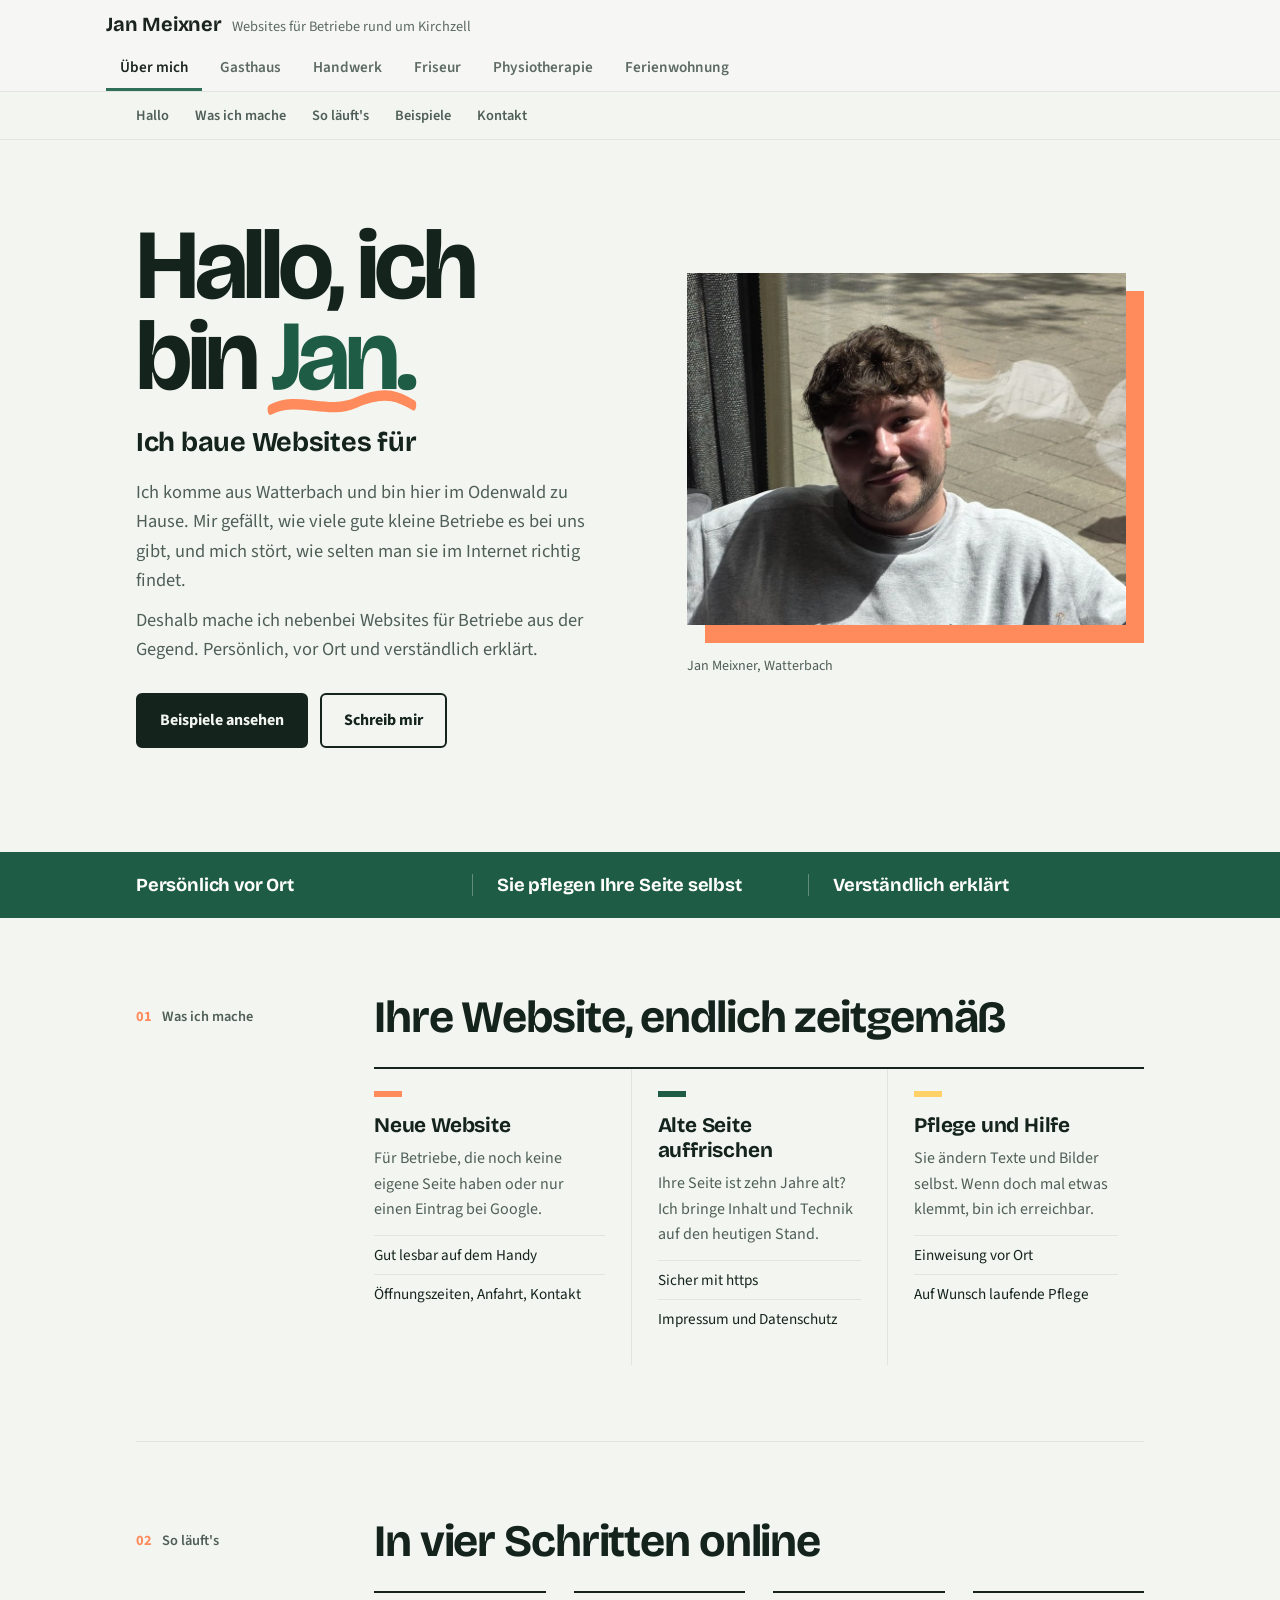
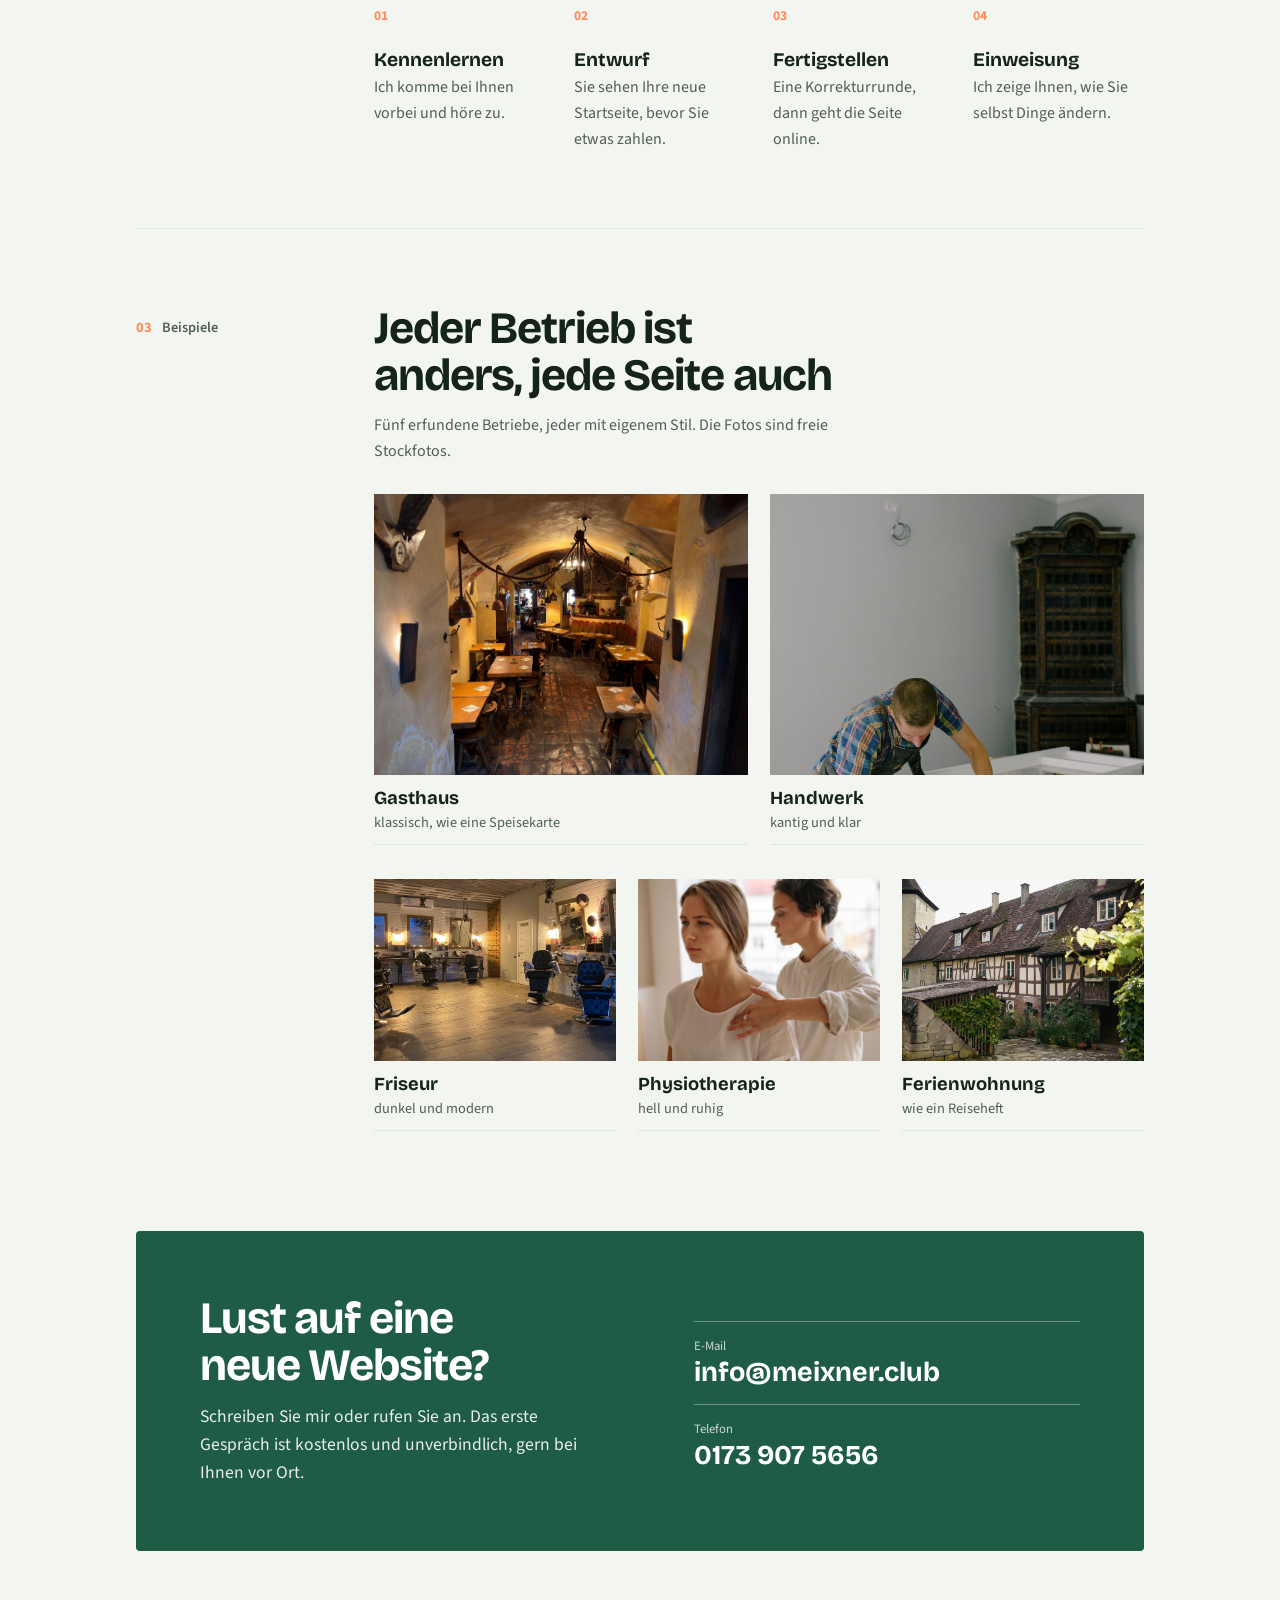
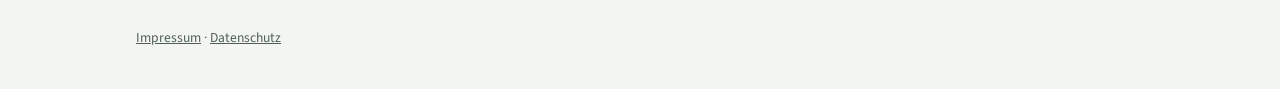
==== commit 8e25e161: "Text: "verständlich erklärt" statt "Fachchinesisch" Co-Authored-By: Claude Opus 5.5 (1M context) <no" ====
--- a/index.html
+++ b/index.html
@@ -4,14 +4,14 @@
 <meta charset="utf-8">
 <meta name="viewport" content="width=device-width, initial-scale=1">
 <title>Websites für Betriebe aus dem Odenwald</title>
-<meta name="description" content="Ich baue Websites für Gasthäuser, Handwerker, Praxen und Ferienwohnungen rund um Kirchzell. Persönlich, vor Ort und ohne Fachchinesisch.">
+<meta name="description" content="Ich baue Websites für Gasthäuser, Handwerker, Praxen und Ferienwohnungen rund um Kirchzell. Persönlich, vor Ort und verständlich erklärt.">
 <meta name="theme-color" content="#1f5c45">
 <link rel="canonical" href="https://meixner.club/">
 <meta property="og:type" content="website">
 <meta property="og:locale" content="de_DE">
 <meta property="og:url" content="https://meixner.club/">
 <meta property="og:title" content="Websites für Betriebe aus dem Odenwald">
-<meta property="og:description" content="Persönlich, vor Ort und ohne Fachchinesisch. Websites für kleine Betriebe rund um Kirchzell.">
+<meta property="og:description" content="Persönlich, vor Ort und verständlich erklärt. Websites für kleine Betriebe rund um Kirchzell.">
 <meta property="og:image" content="https://meixner.club/bilder/jan.jpg">
 <link rel="icon" href="favicon.svg" type="image/svg+xml">
 <link rel="icon" href="favicon-32.png" sizes="32x32" type="image/png">
@@ -465,13 +465,13 @@
         <h1>Hallo, ich bin <span class="name">Jan.<svg viewBox="0 0 200 20" preserveAspectRatio="none" aria-hidden="true"><path d="M3 14 C40 4 80 18 120 9 S180 6 197 11"/></svg></span></h1>
         <p class="u-rot">Ich baue Websites für <span class="u-word" id="u-word">Gasthäuser</span></p>
         <p class="lead">Ich komme aus Watterbach und bin hier im Odenwald zu Hause. Mir gefällt, wie viele gute kleine Betriebe es bei uns gibt, und mich stört, wie selten man sie im Internet richtig findet.</p>
-        <p class="lead">Deshalb mache ich nebenbei Websites für Betriebe aus der Gegend. Persönlich, vor Ort und ohne Fachchinesisch.</p>
+        <p class="lead">Deshalb mache ich nebenbei Websites für Betriebe aus der Gegend. Persönlich, vor Ort und verständlich erklärt.</p>
         <div class="u-btns"><a class="u-btn pri" href="#ueber-beispiele" data-jump>Beispiele ansehen</a><a class="u-btn" href="#ueber-kontakt" data-jump>Schreib mir</a></div>
       </div>
       <figure class="u-visual"><span class="ph"><img src="bilder/jan.jpg" alt="Jan Meixner" width="900" height="720"></span><figcaption>Jan Meixner, Watterbach</figcaption></figure>
     </section>
   </div>
-  <div class="u-strip"><ul><li>Persönlich vor Ort</li><li>Sie pflegen Ihre Seite selbst</li><li>Kein Fachchinesisch</li></ul></div>
+  <div class="u-strip"><ul><li>Persönlich vor Ort</li><li>Sie pflegen Ihre Seite selbst</li><li>Verständlich erklärt</li></ul></div>
   <div class="wrap">
     <section class="u-sec" id="ueber-was">
       <p class="u-label"><b>01</b>Was ich mache</p>
